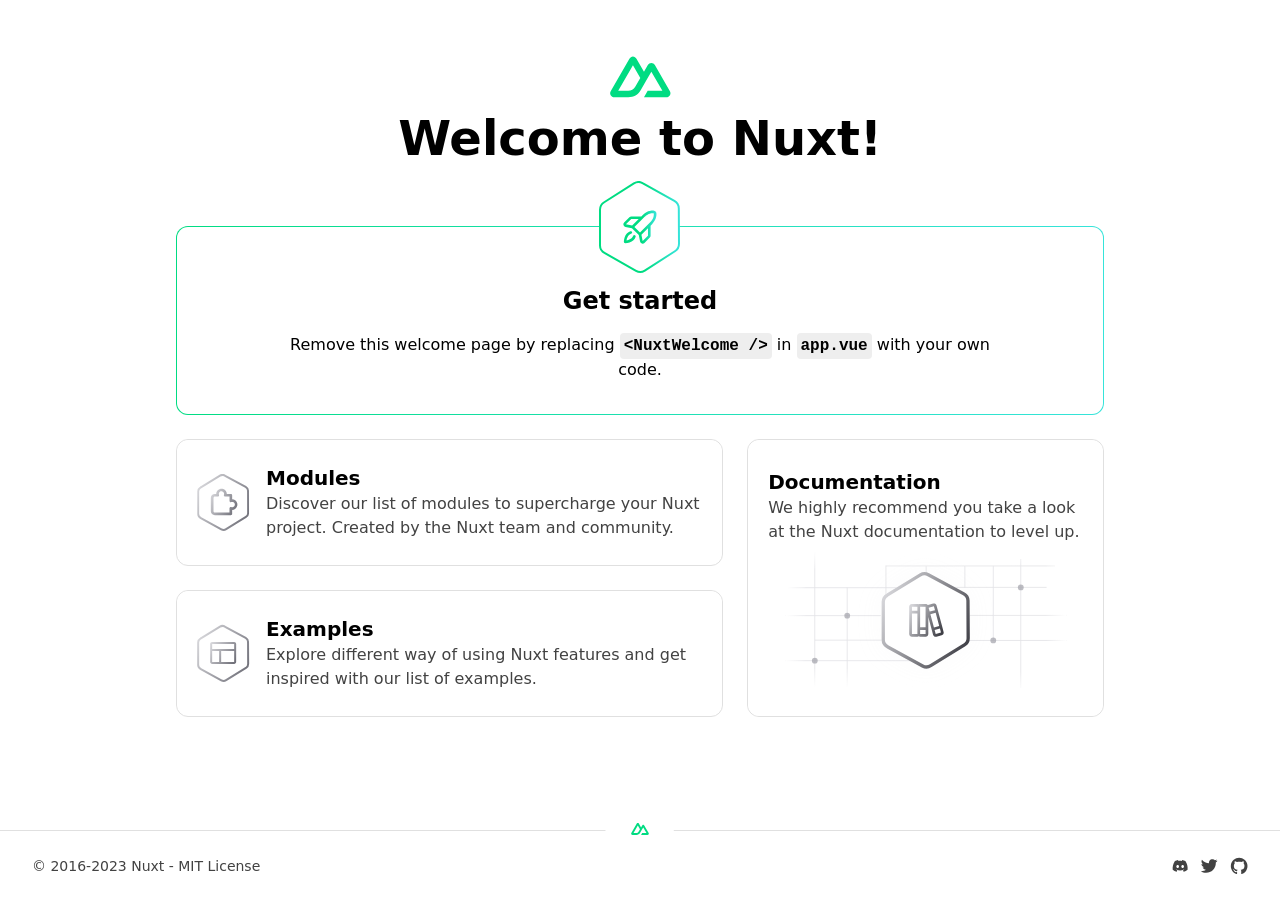
==== index.html @ ea94fa77 "Deploying to gh-pages from @ AHA-Technocrats/deploy-nuxt-app@a55228ea8dd26f2514e10df890fae00ab9fea3a" ====
<!DOCTYPE html>
<html >
<head><meta charset="utf-8">
<meta name="viewport" content="width=device-width, initial-scale=1">
<title>Welcome to Nuxt!</title>
<style>@property --gradient-angle{syntax:'<angle>';inherits:false;initial-value:180deg}@keyframes gradient-rotate{0%{--gradient-angle:0deg}100%{--gradient-angle:360deg}}*,:before,:after{-webkit-box-sizing:border-box;box-sizing:border-box;border-width:0;border-style:solid;border-color:#e0e0e0}*{--tw-ring-inset:var(--tw-empty, );--tw-ring-offset-width:0px;--tw-ring-offset-color:#fff;--tw-ring-color:rgba(14, 165, 233, .5);--tw-ring-offset-shadow:0 0 #0000;--tw-ring-shadow:0 0 #0000;--tw-shadow:0 0 #0000}:root{-moz-tab-size:4;-o-tab-size:4;tab-size:4}a{color:inherit;text-decoration:inherit}body{margin:0;font-family:inherit;line-height:inherit}html{-webkit-text-size-adjust:100%;font-family:ui-sans-serif,system-ui,-apple-system,BlinkMacSystemFont,Segoe UI,Roboto,Helvetica Neue,Arial,Noto Sans,sans-serif,"Apple Color Emoji","Segoe UI Emoji",Segoe UI Symbol,"Noto Color Emoji";line-height:1.5}h1,p,h2,h3{margin:0}h1,h2,h3{font-size:inherit;font-weight:inherit}img{border-style:solid;max-width:100%;height:auto}svg,img{display:block;vertical-align:middle}ul{list-style:none;margin:0;padding:0}</style>
<link rel="preload" as="fetch" crossorigin="anonymous" href="/NUXT_APP_BASE_URL/_payload.json">
<style>@media (prefers-color-scheme:light){.get-started-gradient-border[data-v-ea739b84]{background:linear-gradient(90deg,#fff,#fff),linear-gradient(90deg,#00dc82,#1de0b1,#36e4da)}.gradient-border-modules[data-v-ea739b84]{background:linear-gradient(var(--gradient-angle),#f7d14c,rgba(247,209,76,.6),hsla(0,0%,100%,.8),#f7d14c)}.gradient-border-examples[data-v-ea739b84]{background:linear-gradient(var(--gradient-angle),#8deaff,rgba(141,234,255,.6),hsla(0,0%,100%,.8),#8deaff)}.gradient-border-documentation[data-v-ea739b84]{background:linear-gradient(var(--gradient-angle),#00dc82,rgba(0,220,130,.6),hsla(0,0%,100%,.8),#00dc82)}}@media (prefers-color-scheme:dark){.get-started-gradient-border[data-v-ea739b84]{background:linear-gradient(90deg,#18181b,#18181b),linear-gradient(90deg,#00dc82,#1de0b1,#36e4da)}.gradient-border-modules[data-v-ea739b84]{background:linear-gradient(var(--gradient-angle),#f7d14c,#a38108,hsla(0,0%,100%,.3),#a38108)}.gradient-border-examples[data-v-ea739b84]{background:linear-gradient(var(--gradient-angle),#8deaff,#008aa9,hsla(0,0%,100%,.3),#008aa9)}.gradient-border-documentation[data-v-ea739b84]{background:linear-gradient(var(--gradient-angle),#00dc82,#003f25,hsla(0,0%,100%,.2),#003f25)}}.get-started-gradient-border[data-v-ea739b84]{background-clip:padding-box,border-box;background-origin:padding-box,border-box;border-color:transparent;border-radius:12px;border-width:1px}.get-started-gradient-border:hover>:is(.get-started-gradient-left[data-v-ea739b84],.get-started-gradient-right){opacity:.2}.get-started-gradient-left[data-v-ea739b84],.get-started-gradient-right[data-v-ea739b84]{opacity:0}.gradient-border[data-v-ea739b84]{border-radius:12px;left:0;opacity:0;position:absolute;top:0;transform:translate(-1px,-1px);width:calc(100% + 2px);z-index:-1}.gradient-border-rect[data-v-ea739b84]{height:calc(100% + 2px)}@media (min-width:1024px){.gradient-border-rect[data-v-ea739b84]{height:calc(100% + 1px)}}.gradient-border-square[data-v-ea739b84]{height:calc(100% + 2px)}.modules-gradient-right[data-v-ea739b84]{opacity:0}.documentation-container:hover>.gradient-border[data-v-ea739b84],.examples-container:hover>.gradient-border[data-v-ea739b84],.modules-container:hover>.gradient-border[data-v-ea739b84]{animation:gradient-rotate 5s linear 0s infinite reverse;opacity:1;transition:all .3s linear}.examples-container:hover>.examples-gradient-right[data-v-ea739b84],.modules-container:hover>.modules-gradient-right[data-v-ea739b84]{opacity:.2}.examples-gradient-right[data-v-ea739b84]{opacity:0}.documentation-image-color-dark[data-v-ea739b84],.documentation-image-color-light[data-v-ea739b84],.examples-image-color-dark[data-v-ea739b84],.examples-image-color-light[data-v-ea739b84],.modules-image-color-dark[data-v-ea739b84],.modules-image-color-light[data-v-ea739b84]{display:none}@media (prefers-color-scheme:light){.modules-image-light[data-v-ea739b84]{display:block}.modules-container:hover>a>.modules-image-light[data-v-ea739b84],.modules-image-dark[data-v-ea739b84]{display:none}.examples-image-light[data-v-ea739b84],.modules-container:hover>a>.modules-image-color-light[data-v-ea739b84]{display:block}.examples-container:hover>a>.examples-image-light[data-v-ea739b84],.examples-image-dark[data-v-ea739b84]{display:none}.documentation-image-light[data-v-ea739b84],.examples-container:hover>a>.examples-image-color-light[data-v-ea739b84]{display:block}.documentation-container:hover>a>div>.documentation-image-light[data-v-ea739b84],.documentation-image-dark[data-v-ea739b84]{display:none}.documentation-container:hover>a>div>.documentation-image-color-light[data-v-ea739b84]{display:block}}@media (prefers-color-scheme:dark){.modules-image-dark[data-v-ea739b84]{display:block}.modules-image-light[data-v-ea739b84]{display:none}.modules-container:hover>a>.modules-image-color-dark[data-v-ea739b84]{display:block}.modules-container:hover>a>.modules-image-dark[data-v-ea739b84]{display:none}.examples-image-dark[data-v-ea739b84]{display:block}.examples-image-light[data-v-ea739b84]{display:none}.examples-container:hover>a>.examples-image-color-dark[data-v-ea739b84]{display:block}.examples-container:hover>a>.examples-image-dark[data-v-ea739b84]{display:none}.documentation-image-dark[data-v-ea739b84]{display:block}.documentation-image-light[data-v-ea739b84]{display:none}.documentation-container:hover>a>div>.documentation-image-color-dark[data-v-ea739b84]{display:block}.documentation-container:hover>a>div>.documentation-image-dark[data-v-ea739b84]{display:none}}.bg-white[data-v-ea739b84]{--tw-bg-opacity:1;background-color:rgba(255,255,255,var(--tw-bg-opacity))}.bg-gray-100[data-v-ea739b84]{--tw-bg-opacity:1;background-color:rgba(238,238,238,var(--tw-bg-opacity))}.bg-gradient-to-r[data-v-ea739b84]{background-image:linear-gradient(to right,var(--tw-gradient-stops))}.bg-gradient-to-l[data-v-ea739b84]{background-image:linear-gradient(to left,var(--tw-gradient-stops))}.from-green-400[data-v-ea739b84]{--tw-gradient-from:rgba(55,233,144,var(--tw-from-opacity,1));--tw-gradient-stops:var(--tw-gradient-from),var(--tw-gradient-to,hsla(0,0%,100%,0))}.from-blue-400[data-v-ea739b84]{--tw-gradient-from:rgba(56,189,248,var(--tw-from-opacity,1));--tw-gradient-stops:var(--tw-gradient-from),var(--tw-gradient-to,hsla(0,0%,100%,0))}.from-yellow-400[data-v-ea739b84]{--tw-gradient-from:rgba(251,191,36,var(--tw-from-opacity,1));--tw-gradient-stops:var(--tw-gradient-from),var(--tw-gradient-to,hsla(0,0%,100%,0))}.to-transparent[data-v-ea739b84]{--tw-gradient-to:transparent}.border-gray-200[data-v-ea739b84]{--tw-border-opacity:1;border-color:rgba(224,224,224,var(--tw-border-opacity))}.hover\:border-transparent[data-v-ea739b84]:hover{border-color:transparent}.rounded-xl[data-v-ea739b84]{border-radius:.75rem}.rounded[data-v-ea739b84]{border-radius:.25rem}.border[data-v-ea739b84]{border-width:1px}.border-t[data-v-ea739b84]{border-top-width:1px}.flex[data-v-ea739b84]{display:flex}.grid[data-v-ea739b84]{display:grid}.hidden[data-v-ea739b84]{display:none}.flex-col[data-v-ea739b84]{flex-direction:column}.flex-col-reverse[data-v-ea739b84]{flex-direction:column-reverse}.place-content-center[data-v-ea739b84]{place-content:center}.items-center[data-v-ea739b84]{align-items:center}.justify-end[data-v-ea739b84]{justify-content:flex-end}.justify-center[data-v-ea739b84]{justify-content:center}.flex-1[data-v-ea739b84]{flex:1 1 0%}.order-last[data-v-ea739b84]{order:9999}.font-mono[data-v-ea739b84]{font-family:ui-monospace,SFMono-Regular,Menlo,Monaco,Consolas,Liberation Mono,Courier New,monospace}.font-semibold[data-v-ea739b84]{font-weight:600}.font-bold[data-v-ea739b84]{font-weight:700}.h-32[data-v-ea739b84]{height:8rem}.h-\[70px\][data-v-ea739b84]{height:70px}.text-4xl[data-v-ea739b84]{font-size:2.25rem;line-height:2.5rem}.text-xl[data-v-ea739b84]{font-size:1.25rem;line-height:1.75rem}.text-sm[data-v-ea739b84]{font-size:.875rem;line-height:1.25rem}.text-2xl[data-v-ea739b84]{font-size:1.5rem;line-height:2rem}.mx-auto[data-v-ea739b84]{margin-left:auto;margin-right:auto}.mb-2[data-v-ea739b84]{margin-bottom:.5rem}.max-w-\[960px\][data-v-ea739b84]{max-width:960px}.min-h-screen[data-v-ea739b84]{min-height:100vh}.p-1[data-v-ea739b84]{padding:.25rem}.px-4[data-v-ea739b84]{padding-left:1rem;padding-right:1rem}.py-14[data-v-ea739b84]{padding-bottom:3.5rem;padding-top:3.5rem}.py-6[data-v-ea739b84]{padding-bottom:1.5rem;padding-top:1.5rem}.px-5[data-v-ea739b84]{padding-left:1.25rem;padding-right:1.25rem}.pt-\[58px\][data-v-ea739b84]{padding-top:58px}.pb-6[data-v-ea739b84]{padding-bottom:1.5rem}.absolute[data-v-ea739b84]{position:absolute}.relative[data-v-ea739b84]{position:relative}.inset-y-0[data-v-ea739b84]{bottom:0;top:0}.inset-x-0[data-v-ea739b84]{left:0;right:0}.left-0[data-v-ea739b84]{left:0}.right-0[data-v-ea739b84]{right:0}.-top-\[58px\][data-v-ea739b84]{top:-58px}.-top-3[data-v-ea739b84]{top:-.75rem}.focus-visible\:ring-2[data-v-ea739b84]:focus-visible{--tw-ring-offset-shadow:var(--tw-ring-inset) 0 0 0 var(--tw-ring-offset-width) var(--tw-ring-offset-color);--tw-ring-shadow:var(--tw-ring-inset) 0 0 0 calc(2px + var(--tw-ring-offset-width)) var(--tw-ring-color);box-shadow:var(--tw-ring-offset-shadow),var(--tw-ring-shadow),var(--tw-shadow,0 0 #0000)}.text-center[data-v-ea739b84]{text-align:center}.text-black[data-v-ea739b84]{--tw-text-opacity:1;color:rgba(0,0,0,var(--tw-text-opacity))}.text-gray-700[data-v-ea739b84]{--tw-text-opacity:1;color:rgba(66,66,66,var(--tw-text-opacity))}.hover\:text-black[data-v-ea739b84]:hover{--tw-text-opacity:1;color:rgba(0,0,0,var(--tw-text-opacity))}.antialiased[data-v-ea739b84]{-webkit-font-smoothing:antialiased;-moz-osx-font-smoothing:grayscale}.w-full[data-v-ea739b84]{width:100%}.w-\[20\%\][data-v-ea739b84]{width:20%}.z-10[data-v-ea739b84]{z-index:10}.z-1[data-v-ea739b84]{z-index:1}.gap-6[data-v-ea739b84]{grid-gap:1.5rem;gap:1.5rem}.gap-3[data-v-ea739b84]{grid-gap:.75rem;gap:.75rem}.gap-x-4[data-v-ea739b84]{grid-column-gap:1rem;-webkit-column-gap:1rem;-moz-column-gap:1rem;column-gap:1rem}.gap-y-16[data-v-ea739b84]{grid-row-gap:4rem;-webkit-row-gap:4rem;-moz-row-gap:4rem;row-gap:4rem}.gap-y-4[data-v-ea739b84]{grid-row-gap:1rem;-webkit-row-gap:1rem;-moz-row-gap:1rem;row-gap:1rem}.gap-y-2[data-v-ea739b84]{grid-row-gap:.5rem;-webkit-row-gap:.5rem;-moz-row-gap:.5rem;row-gap:.5rem}.grid-cols-2[data-v-ea739b84]{grid-template-columns:repeat(2,minmax(0,1fr))}.col-span-2[data-v-ea739b84]{-ms-grid-column-span:span 2/span 2;grid-column:span 2/span 2}.row-span-2[data-v-ea739b84]{-ms-grid-row-span:span 2/span 2;grid-row:span 2/span 2}.transition-opacity[data-v-ea739b84]{transition-duration:.15s;transition-property:opacity;transition-timing-function:cubic-bezier(.4,0,.2,1)}.duration-300[data-v-ea739b84]{transition-duration:.3s}@media (min-width:640px){.sm\:flex-row[data-v-ea739b84]{flex-direction:row}.sm\:justify-between[data-v-ea739b84]{justify-content:space-between}.sm\:h-34[data-v-ea739b84]{height:8.5rem}.sm\:text-base[data-v-ea739b84]{font-size:1rem;line-height:1.5rem}.sm\:text-5xl[data-v-ea739b84]{font-size:3rem;line-height:1}.sm\:min-h-\[220px\][data-v-ea739b84]{min-height:220px}.sm\:px-6[data-v-ea739b84]{padding-left:1.5rem;padding-right:1.5rem}.sm\:px-28[data-v-ea739b84]{padding-left:7rem;padding-right:7rem}.sm\:col-span-1[data-v-ea739b84]{-ms-grid-column-span:span 1/span 1;grid-column:span 1/span 1}}@media (min-width:768px){.md\:min-h-\[180px\][data-v-ea739b84]{min-height:180px}}@media (min-width:1024px){.lg\:flex-col[data-v-ea739b84]{flex-direction:column}.lg\:order-none[data-v-ea739b84]{order:0}.lg\:min-h-min[data-v-ea739b84]{min-height:-moz-min-content;min-height:min-content}.lg\:py-7[data-v-ea739b84]{padding-bottom:1.75rem;padding-top:1.75rem}.lg\:px-8[data-v-ea739b84]{padding-left:2rem;padding-right:2rem}.lg\:grid-cols-10[data-v-ea739b84]{grid-template-columns:repeat(10,minmax(0,1fr))}.lg\:col-span-10[data-v-ea739b84]{-ms-grid-column-span:span 10/span 10;grid-column:span 10/span 10}.lg\:col-span-6[data-v-ea739b84]{-ms-grid-column-span:span 6/span 6;grid-column:span 6/span 6}.lg\:col-span-4[data-v-ea739b84]{-ms-grid-column-span:span 4/span 4;grid-column:span 4/span 4}}@media (prefers-color-scheme:dark){.dark\:bg-black[data-v-ea739b84]{--tw-bg-opacity:1;background-color:rgba(0,0,0,var(--tw-bg-opacity))}.dark\:bg-white\/10[data-v-ea739b84]{--tw-bg-opacity:.1;background-color:rgba(255,255,255,var(--tw-bg-opacity))}.dark\:bg-gray-900[data-v-ea739b84]{--tw-bg-opacity:1;background-color:rgba(24,24,27,var(--tw-bg-opacity))}.dark\:border-transparent[data-v-ea739b84]{border-color:transparent}.dark\:border-gray-900[data-v-ea739b84]{--tw-border-opacity:1;border-color:rgba(24,24,27,var(--tw-border-opacity))}.dark\:border-none[data-v-ea739b84]{border-style:none}.dark\:block[data-v-ea739b84]{display:block}.dark\:hidden[data-v-ea739b84]{display:none}.dark\:text-white[data-v-ea739b84]{--tw-text-opacity:1;color:rgba(255,255,255,var(--tw-text-opacity))}.dark\:text-gray-300[data-v-ea739b84]{--tw-text-opacity:1;color:rgba(189,189,189,var(--tw-text-opacity))}.dark\:hover\:text-white[data-v-ea739b84]:hover{--tw-text-opacity:1;color:rgba(255,255,255,var(--tw-text-opacity))}}</style>
<link rel="stylesheet" href="/NUXT_APP_BASE_URL/_nuxt/entry.b6aebe39.css">
<link rel="modulepreload" as="script" crossorigin href="/NUXT_APP_BASE_URL/_nuxt/entry.f218c468.js">
<link rel="prefetch" as="script" crossorigin href="/NUXT_APP_BASE_URL/_nuxt/error-404.d86b4ae1.js">
<link rel="prefetch" as="script" crossorigin href="/NUXT_APP_BASE_URL/_nuxt/error-500.90e46081.js">
<script type="module" src="/NUXT_APP_BASE_URL/_nuxt/entry.f218c468.js" crossorigin></script></head>
<body ><div id="__nuxt"><div><div class="antialiased bg-white dark:bg-black text-black dark:text-white min-h-screen place-content-center flex flex-col items-center justify-center text-sm sm:text-base" data-v-ea739b84><div class="flex-1 flex flex-col gap-y-16 py-14" data-v-ea739b84><div class="flex flex-col gap-y-4 items-center justify-center" data-v-ea739b84><a href="https://nuxt.com" target="_blank" data-v-ea739b84><svg width="61" height="42" viewBox="0 0 61 42" fill="none" xmlns="http://www.w3.org/2000/svg" data-v-ea739b84><path d="M33.9869 41.2211H56.412C57.1243 41.2212 57.824 41.0336 58.4408 40.6772C59.0576 40.3209 59.5698 39.8083 59.9258 39.191C60.2818 38.5737 60.469 37.8736 60.4687 37.1609C60.4684 36.4482 60.2805 35.7482 59.924 35.1313L44.864 9.03129C44.508 8.41416 43.996 7.90168 43.3793 7.54537C42.7626 7.18906 42.063 7.00147 41.3509 7.00147C40.6387 7.00147 39.9391 7.18906 39.3225 7.54537C38.7058 7.90168 38.1937 8.41416 37.8377 9.03129L33.9869 15.7093L26.458 2.65061C26.1018 2.03354 25.5895 1.52113 24.9726 1.16489C24.3557 0.808639 23.656 0.621094 22.9438 0.621094C22.2316 0.621094 21.5318 0.808639 20.915 1.16489C20.2981 1.52113 19.7858 2.03354 19.4296 2.65061L0.689224 35.1313C0.332704 35.7482 0.144842 36.4482 0.144532 37.1609C0.144222 37.8736 0.331476 38.5737 0.687459 39.191C1.04344 39.8083 1.5556 40.3209 2.17243 40.6772C2.78925 41.0336 3.48899 41.2212 4.20126 41.2211H18.2778C23.8551 41.2211 27.9682 38.7699 30.7984 33.9876L37.6694 22.0813L41.3498 15.7093L52.3951 34.8492H37.6694L33.9869 41.2211ZM18.0484 34.8426L8.2247 34.8404L22.9504 9.32211L30.2979 22.0813L25.3784 30.6092C23.4989 33.7121 21.3637 34.8426 18.0484 34.8426Z" fill="#00DC82" data-v-ea739b84></path></svg></a><h1 class="text-black dark:text-white text-4xl sm:text-5xl font-semibold text-center" data-v-ea739b84>Welcome to Nuxt!</h1></div><div class="grid grid-cols-2 lg:grid-cols-10 gap-6 max-w-[960px] px-4" data-v-ea739b84><div class="col-span-2 lg:col-span-10 relative get-started-gradient-border" data-v-ea739b84><div class="get-started-gradient-left absolute left-0 inset-y-0 w-[20%] bg-gradient-to-r to-transparent from-green-400 rounded-xl z-1 transition-opacity duration-300" data-v-ea739b84></div><div class="get-started-gradient-right absolute right-0 inset-y-0 w-[20%] bg-gradient-to-l to-transparent from-blue-400 rounded-xl z-1 transition-opacity duration-300" data-v-ea739b84></div><div class="w-full absolute inset-x-0 flex justify-center -top-[58px]" data-v-ea739b84><img src="data:image/svg+xml;charset=utf-8,%3Csvg%20xmlns%3D%22http%3A%2F%2Fwww.w3.org%2F2000%2Fsvg%22%20width%3D%22105%22%20height%3D%22116%22%20fill%3D%22none%22%3E%3Cg%20filter%3D%22url(%23a)%22%20shape-rendering%3D%22geometricPrecision%22%3E%3Cpath%20fill%3D%22%2318181B%22%20d%3D%22M17.203%2033.223%2046.9%2014.286a8.416%208.416%200%200%201%208.64-.18L87.38%2031.97c2.68%201.527%204.365%204.409%204.428%207.571l.191%2034.944c.063%203.151-1.491%206.104-4.091%207.776l-30.143%2019.383a8.417%208.417%200%200%201-8.75.251l-31.126-17.73C15.135%2082.595%2012.98%2079.6%2013%2076.35V40.828c.02-3.111%201.614-5.994%204.203-7.605Z%22%2F%3E%3Cpath%20stroke%3D%22url(%23b)%22%20stroke-width%3D%222%22%20d%3D%22M46.9%2014.286%2017.202%2033.223c-2.59%201.61-4.183%204.494-4.203%207.605V76.35m33.9-62.064a8.416%208.416%200%200%201%208.64-.18m-8.64.18a8.435%208.435%200%200%201%208.64-.18M13%2076.35c-.02%203.25%202.135%206.246%204.888%207.814M13%2076.35c-.02%203.233%202.136%206.247%204.888%207.814m0%200%2031.126%2017.731m0%200a8.417%208.417%200%200%200%208.75-.251m-8.75.251a8.438%208.438%200%200%200%208.75-.251m0%200%2030.143-19.383m0%200c2.598-1.67%204.154-4.627%204.091-7.776m-4.091%207.776c2.6-1.672%204.154-4.625%204.091-7.776m0%200-.19-34.944m0%200c-.064-3.162-1.75-6.044-4.43-7.571m4.43%207.571c-.063-3.147-1.75-6.045-4.43-7.571m0%200L55.54%2014.105%22%2F%3E%3C%2Fg%3E%3Cpath%20fill%3D%22url(%23c)%22%20d%3D%22M48.669%2067.696c-.886%202.69-3.02%204.659-6.153%205.709-1.41.465-2.88.72-4.364.755a1.313%201.313%200%200%201-1.312-1.313c.035-1.484.29-2.954.754-4.364%201.05-3.133%203.02-5.266%205.71-6.152a1.312%201.312%200%201%201%20.836%202.477c-3.232%201.083-4.232%204.577-4.544%206.595%202.018-.311%205.512-1.312%206.595-4.544a1.313%201.313%200%200%201%202.477.837Zm16.39-12.486-1.46%201.477v10.057a2.657%202.657%200%200%201-.772%201.854l-5.316%205.3a2.559%202.559%200%200%201-1.853.77%202.413%202.413%200%200%201-.755-.115%202.624%202.624%200%200%201-1.821-2.001l-1.296-6.48-6.858-6.858-6.48-1.297a2.625%202.625%200%200%201-2.002-1.82%202.609%202.609%200%200%201%20.656-2.61l5.3-5.315a2.658%202.658%200%200%201%201.853-.771h10.057l1.477-1.46c4.692-4.692%209.499-4.561%2011.353-4.282a2.576%202.576%200%200%201%202.198%202.198c.28%201.854.41%206.661-4.282%2011.353Zm-26.103.132%206.185%201.23%206.546-6.546h-7.432l-5.299%205.316Zm8.482%202.657L53%2063.561l10.205-10.205c1.28-1.28%204.2-4.724%203.543-9.105-4.38-.656-7.826%202.264-9.105%203.544L47.438%2057.999Zm13.535%201.313-6.546%206.546%201.23%206.185%205.316-5.299v-7.432Z%22%20shape-rendering%3D%22geometricPrecision%22%2F%3E%3Cdefs%3E%3ClinearGradient%20id%3D%22b%22%20x1%3D%2257.994%22%20x2%3D%2292%22%20y1%3D%2258%22%20y2%3D%2258%22%20gradientUnits%3D%22userSpaceOnUse%22%3E%3Cstop%20stop-color%3D%22%2300DC82%22%2F%3E%3Cstop%20offset%3D%22.5%22%20stop-color%3D%22%231DE0B1%22%2F%3E%3Cstop%20offset%3D%221%22%20stop-color%3D%22%2336E4DA%22%2F%3E%3C%2FlinearGradient%3E%3ClinearGradient%20id%3D%22c%22%20x1%3D%2255.197%22%20x2%3D%2269.453%22%20y1%3D%2258.107%22%20y2%3D%2258.107%22%20gradientUnits%3D%22userSpaceOnUse%22%3E%3Cstop%20stop-color%3D%22%2300DC82%22%2F%3E%3Cstop%20offset%3D%22.5%22%20stop-color%3D%22%231DE0B1%22%2F%3E%3Cstop%20offset%3D%221%22%20stop-color%3D%22%2336E4DA%22%2F%3E%3C%2FlinearGradient%3E%3Cfilter%20id%3D%22a%22%20width%3D%22104.897%22%20height%3D%22115.897%22%20x%3D%22.052%22%20y%3D%22.052%22%20color-interpolation-filters%3D%22sRGB%22%20filterUnits%3D%22userSpaceOnUse%22%3E%3CfeFlood%20flood-opacity%3D%220%22%20result%3D%22BackgroundImageFix%22%2F%3E%3CfeColorMatrix%20in%3D%22SourceAlpha%22%20result%3D%22hardAlpha%22%20values%3D%220%200%200%200%200%200%200%200%200%200%200%200%200%200%200%200%200%200%20127%200%22%2F%3E%3CfeOffset%2F%3E%3CfeGaussianBlur%20stdDeviation%3D%225.974%22%2F%3E%3CfeComposite%20in2%3D%22hardAlpha%22%20operator%3D%22out%22%2F%3E%3CfeColorMatrix%20values%3D%220%200%200%200%201%200%200%200%200%201%200%200%200%200%201%200%200%200%200.07%200%22%2F%3E%3CfeBlend%20in2%3D%22BackgroundImageFix%22%20result%3D%22effect1_dropShadow_2724_4091%22%2F%3E%3CfeBlend%20in%3D%22SourceGraphic%22%20in2%3D%22effect1_dropShadow_2724_4091%22%20result%3D%22shape%22%2F%3E%3C%2Ffilter%3E%3C%2Fdefs%3E%3C%2Fsvg%3E%0A" class="hidden dark:block" data-v-ea739b84> <img src="data:image/svg+xml;charset=utf-8,%3Csvg%20xmlns%3D%22http%3A%2F%2Fwww.w3.org%2F2000%2Fsvg%22%20width%3D%22105%22%20height%3D%22116%22%20fill%3D%22none%22%3E%3Cg%20filter%3D%22url(%23a)%22%3E%3Cpath%20fill%3D%22%23fff%22%20d%3D%22M17.203%2033.223%2046.9%2014.286a8.416%208.416%200%200%201%208.64-.18L87.38%2031.97c2.68%201.527%204.365%204.409%204.428%207.571l.191%2034.944c.063%203.151-1.491%206.104-4.091%207.776l-30.143%2019.383a8.417%208.417%200%200%201-8.75.251l-31.126-17.73C15.135%2082.595%2012.98%2079.6%2013%2076.35V40.828c.02-3.111%201.614-5.994%204.203-7.605Z%22%2F%3E%3Cpath%20stroke%3D%22url(%23b)%22%20stroke-width%3D%222%22%20d%3D%22M46.9%2014.286%2017.202%2033.223c-2.59%201.61-4.183%204.494-4.203%207.605V76.35m33.9-62.064a8.416%208.416%200%200%201%208.64-.18m-8.64.18a8.435%208.435%200%200%201%208.64-.18M13%2076.35c-.02%203.25%202.135%206.246%204.888%207.814M13%2076.35c-.02%203.233%202.136%206.247%204.888%207.814m0%200%2031.126%2017.731m0%200a8.417%208.417%200%200%200%208.75-.251m-8.75.251a8.438%208.438%200%200%200%208.75-.251m0%200%2030.143-19.383m0%200c2.598-1.67%204.154-4.627%204.091-7.776m-4.091%207.776c2.6-1.672%204.154-4.625%204.091-7.776m0%200-.19-34.944m0%200c-.064-3.162-1.75-6.044-4.43-7.571m4.43%207.571c-.063-3.147-1.75-6.045-4.43-7.571m0%200L55.54%2014.105%22%2F%3E%3C%2Fg%3E%3Cpath%20fill%3D%22%23fff%22%20d%3D%22M32%2037h42v42H32z%22%2F%3E%3Cpath%20fill%3D%22url(%23c)%22%20d%3D%22M48.669%2067.697c-.886%202.69-3.02%204.659-6.153%205.709-1.41.465-2.88.72-4.364.755a1.313%201.313%200%200%201-1.312-1.313c.035-1.484.29-2.954.754-4.364%201.05-3.134%203.02-5.266%205.71-6.152a1.314%201.314%200%201%201%20.836%202.477c-3.232%201.083-4.232%204.577-4.544%206.595%202.018-.311%205.512-1.312%206.595-4.544a1.313%201.313%200%200%201%202.477.837Zm16.39-12.486-1.46%201.477v10.057a2.657%202.657%200%200%201-.772%201.854l-5.316%205.3a2.559%202.559%200%200%201-1.853.77%202.413%202.413%200%200%201-.755-.115%202.626%202.626%200%200%201-1.821-2.001l-1.296-6.48-6.858-6.858-6.48-1.297a2.625%202.625%200%200%201-2.002-1.82%202.609%202.609%200%200%201%20.656-2.61l5.3-5.315a2.658%202.658%200%200%201%201.853-.771h10.057l1.477-1.46c4.692-4.692%209.499-4.561%2011.353-4.282a2.576%202.576%200%200%201%202.198%202.198c.28%201.854.41%206.661-4.282%2011.353Zm-26.103.132%206.185%201.23%206.546-6.546h-7.432l-5.299%205.316ZM47.438%2058%2053%2063.562l10.205-10.204c1.28-1.28%204.2-4.725%203.543-9.106-4.38-.656-7.826%202.264-9.105%203.544L47.438%2058Zm13.535%201.313-6.546%206.546%201.23%206.185%205.316-5.299v-7.432Z%22%2F%3E%3Cdefs%3E%3ClinearGradient%20id%3D%22b%22%20x1%3D%2257.994%22%20x2%3D%2292%22%20y1%3D%2258%22%20y2%3D%2258%22%20gradientUnits%3D%22userSpaceOnUse%22%3E%3Cstop%20stop-color%3D%22%2300DC82%22%2F%3E%3Cstop%20offset%3D%22.5%22%20stop-color%3D%22%231DE0B1%22%2F%3E%3Cstop%20offset%3D%221%22%20stop-color%3D%22%2336E4DA%22%2F%3E%3C%2FlinearGradient%3E%3ClinearGradient%20id%3D%22c%22%20x1%3D%2255.197%22%20x2%3D%2269.453%22%20y1%3D%2258.108%22%20y2%3D%2258.108%22%20gradientUnits%3D%22userSpaceOnUse%22%3E%3Cstop%20stop-color%3D%22%2300DC82%22%2F%3E%3Cstop%20offset%3D%22.5%22%20stop-color%3D%22%231DE0B1%22%2F%3E%3Cstop%20offset%3D%221%22%20stop-color%3D%22%2336E4DA%22%2F%3E%3C%2FlinearGradient%3E%3Cfilter%20id%3D%22a%22%20width%3D%22104.897%22%20height%3D%22115.897%22%20x%3D%22.052%22%20y%3D%22.052%22%20color-interpolation-filters%3D%22sRGB%22%20filterUnits%3D%22userSpaceOnUse%22%3E%3CfeFlood%20flood-opacity%3D%220%22%20result%3D%22BackgroundImageFix%22%2F%3E%3CfeColorMatrix%20in%3D%22SourceAlpha%22%20result%3D%22hardAlpha%22%20values%3D%220%200%200%200%200%200%200%200%200%200%200%200%200%200%200%200%200%200%20127%200%22%2F%3E%3CfeOffset%2F%3E%3CfeGaussianBlur%20stdDeviation%3D%225.974%22%2F%3E%3CfeComposite%20in2%3D%22hardAlpha%22%20operator%3D%22out%22%2F%3E%3CfeColorMatrix%20values%3D%220%200%200%200%201%200%200%200%200%201%200%200%200%200%201%200%200%200%200.07%200%22%2F%3E%3CfeBlend%20in2%3D%22BackgroundImageFix%22%20result%3D%22effect1_dropShadow_2726_4054%22%2F%3E%3CfeBlend%20in%3D%22SourceGraphic%22%20in2%3D%22effect1_dropShadow_2726_4054%22%20result%3D%22shape%22%2F%3E%3C%2Ffilter%3E%3C%2Fdefs%3E%3C%2Fsvg%3E%0A" class="dark:hidden" data-v-ea739b84></div><div class="flex flex-col rounded-xl items-center gap-y-4 pt-[58px] px-4 sm:px-28 pb-6 z-10" data-v-ea739b84><h2 class="font-semibold text-2xl text-black dark:text-white" data-v-ea739b84>Get started</h2><p class="mb-2 text-center" data-v-ea739b84>Remove this welcome page by replacing <a class="bg-gray-100 dark:bg-white/10 rounded font-mono p-1 font-bold" data-v-ea739b84>&lt;NuxtWelcome /&gt;</a> in <a href="https://nuxt.com/docs/guide/directory-structure/app" target="_blank" rel="noopener" class="bg-gray-100 dark:bg-white/10 rounded font-mono p-1 font-bold" data-v-ea739b84>app.vue</a> with your own code.</p></div></div><div class="lg:min-h-min sm:min-h-[220px] md:min-h-[180px] col-span-2 sm:col-span-1 lg:col-span-6 text-black dark:text-white rounded-xl modules-container relative items-center justify-center border border-gray-200 dark:border-transparent hover:border-transparent" data-v-ea739b84><div class="gradient-border gradient-border-modules gradient-border-rect" data-v-ea739b84></div><div class="modules-gradient-right absolute right-0 inset-y-0 w-[20%] bg-gradient-to-l to-transparent from-yellow-400 rounded-xl z-1 transition-opacity duration-300" data-v-ea739b84></div><a href="https://nuxt.com/modules" target="_blank" class="py-6 px-5 rounded-xl flex items-center justify-center gap-x-4 dark:border-none bg-white dark:bg-gray-900 sm:min-h-[220px] md:min-h-[180px] lg:min-h-min" data-v-ea739b84><img src="data:image/svg+xml;charset=utf-8,%3Csvg%20width%3D%2253%22%20height%3D%2258%22%20viewBox%3D%220%200%2053%2058%22%20fill%3D%22none%22%20xmlns%3D%22http%3A%2F%2Fwww.w3.org%2F2000%2Fsvg%22%3E%0A%3Cg%20clip-path%3D%22url(%23clip0_2613_3853)%22%3E%0A%3Cpath%20d%3D%22M51.1519%2039.8821C51.154%2039.9844%2051.1527%2040.0863%2051.148%2040.1877C51.0782%2041.7091%2050.2566%2043.1165%2048.9325%2043.9357L29.0918%2056.2117C27.6504%2057.1035%2025.8212%2057.1564%2024.3387%2056.3439L3.85107%2045.1148C2.27157%2044.2491%201.14238%2042.6366%201.15291%2041.0494L1.15293%2041.0427L1.153%2018.552C1.15301%2018.5509%201.15302%2018.5499%201.15302%2018.5488C1.16485%2016.9324%202.02611%2015.4289%203.43319%2014.5869L3.43322%2014.587L3.44269%2014.5812L22.9844%202.59084C24.4169%201.73583%2026.2139%201.69824%2027.6729%202.49791L27.6729%202.49792L27.6784%202.50094L48.6303%2013.8121C48.6313%2013.8126%2048.6322%2013.8131%2048.6331%2013.8136C50.0797%2014.6078%2050.9898%2016.1132%2051.026%2017.7438L51.1517%2039.8672L51.1517%2039.8746L51.1519%2039.8821Z%22%20fill%3D%22white%22%20stroke%3D%22url(%23paint0_linear_2613_3853)%22%20stroke-width%3D%222%22%2F%3E%0A%3Cpath%20d%3D%22M33.8193%2042.2552H17.8193C16.7585%2042.2552%2015.7411%2041.8337%2014.9909%2041.0836C14.2408%2040.3334%2013.8193%2039.316%2013.8193%2038.2552V24.9218C13.8193%2023.861%2014.2408%2022.8435%2014.9909%2022.0934C15.7411%2021.3433%2016.7585%2020.9218%2017.8193%2020.9218H19.1527C19.1751%2019.792%2019.5558%2018.6985%2020.2399%2017.7991C20.924%2016.8996%2021.8761%2016.2407%2022.9589%2015.9173C24.0416%2015.594%2025.1992%2015.6229%2026.2644%2016C27.3297%2016.377%2028.2477%2017.0827%2028.886%2018.0152C29.4839%2018.8674%2029.8094%2019.8808%2029.8193%2020.9218H33.8193C34.173%2020.9218%2034.5121%2021.0623%2034.7621%2021.3124C35.0122%2021.5624%2035.1527%2021.9015%2035.1527%2022.2552V26.2552C36.2825%2026.2776%2037.376%2026.6583%2038.2754%2027.3424C39.1749%2028.0265%2039.8338%2028.9786%2040.1572%2030.0613C40.4805%2031.1441%2040.4516%2032.3016%2040.0745%2033.3669C39.6975%2034.4322%2038.9918%2035.3502%2038.0593%2035.9885C37.2071%2036.5864%2036.1937%2036.9118%2035.1527%2036.9218V36.9218V40.9218C35.1527%2041.2755%2035.0122%2041.6146%2034.7621%2041.8646C34.5121%2042.1147%2034.173%2042.2552%2033.8193%2042.2552ZM17.8193%2023.5885C17.4657%2023.5885%2017.1266%2023.729%2016.8765%2023.979C16.6265%2024.2291%2016.486%2024.5682%2016.486%2024.9218V38.2552C16.486%2038.6088%2016.6265%2038.9479%2016.8765%2039.198C17.1266%2039.448%2017.4657%2039.5885%2017.8193%2039.5885H32.486V35.3485C32.4849%2035.1347%2032.5351%2034.9238%2032.6326%2034.7335C32.7301%2034.5432%2032.8718%2034.3792%2033.046%2034.2552C33.2196%2034.1313%2033.4204%2034.051%2033.6316%2034.0208C33.8427%2033.9907%2034.058%2034.0116%2034.2593%2034.0818C34.6393%2034.2368%2035.0532%2034.2901%2035.46%2034.2363C35.8669%2034.1825%2036.2527%2034.0236%2036.5793%2033.7752C36.9045%2033.5769%2037.1834%2033.3113%2037.3973%2032.9962C37.6111%2032.6811%2037.7551%2032.3239%2037.8193%2031.9485C37.8708%2031.5699%2037.8402%2031.1847%2037.7298%2030.8189C37.6194%2030.4532%2037.4317%2030.1154%2037.1793%2029.8285C36.8381%2029.414%2036.3734%2029.1193%2035.8529%2028.9874C35.3325%2028.8555%2034.7835%2028.8932%2034.286%2029.0952C34.0846%2029.1654%2033.8694%2029.1863%2033.6582%2029.1562C33.4471%2029.126%2033.2463%2029.0457%2033.0727%2028.9218C32.8985%2028.7978%2032.7567%2028.6338%2032.6593%2028.4435C32.5618%2028.2532%2032.5115%2028.0423%2032.5127%2027.8285V23.5885H28.246C28.0269%2023.6009%2027.8081%2023.559%2027.609%2023.4666C27.4099%2023.3742%2027.2368%2023.234%2027.1049%2023.0586C26.973%2022.8832%2026.8864%2022.6779%2026.8529%2022.461C26.8194%2022.2441%2026.8399%2022.0222%2026.9127%2021.8152C27.0677%2021.4352%2027.1209%2021.0213%2027.0671%2020.6145C27.0134%2020.2076%2026.8544%2019.8218%2026.606%2019.4952C26.4091%2019.1607%2026.1395%2018.8749%2025.8172%2018.6588C25.4948%2018.4427%2025.128%2018.3019%2024.7438%2018.2468C24.3597%2018.1917%2023.9681%2018.2238%2023.598%2018.3407C23.2279%2018.4575%2022.8889%2018.6561%2022.606%2018.9218C22.3433%2019.1824%2022.1377%2019.4948%2022.0023%2019.8391C21.8668%2020.1834%2021.8045%2020.5521%2021.8193%2020.9218C21.8224%2021.2277%2021.8812%2021.5304%2021.9927%2021.8152C22.0632%2022.0168%2022.0842%2022.2324%2022.054%2022.4438C22.0237%2022.6553%2021.9432%2022.8564%2021.819%2023.0302C21.6949%2023.204%2021.5308%2023.3454%2021.3406%2023.4426C21.1504%2023.5397%2020.9396%2023.5898%2020.726%2023.5885H17.8193Z%22%20fill%3D%22url(%23paint1_linear_2613_3853)%22%2F%3E%0A%3C%2Fg%3E%0A%3Cdefs%3E%0A%3ClinearGradient%20id%3D%22paint0_linear_2613_3853%22%20x1%3D%220.662695%22%20y1%3D%2218.4025%22%20x2%3D%2251.7209%22%20y2%3D%2244.2212%22%20gradientUnits%3D%22userSpaceOnUse%22%3E%0A%3Cstop%20stop-color%3D%22%23F7D14C%22%2F%3E%0A%3Cstop%20offset%3D%221%22%20stop-color%3D%22%23A38108%22%2F%3E%0A%3C%2FlinearGradient%3E%0A%3ClinearGradient%20id%3D%22paint1_linear_2613_3853%22%20x1%3D%2213.7453%22%20y1%3D%2221.3705%22%20x2%3D%2240.3876%22%20y2%3D%2235.7024%22%20gradientUnits%3D%22userSpaceOnUse%22%3E%0A%3Cstop%20stop-color%3D%22%23F7D14C%22%2F%3E%0A%3Cstop%20offset%3D%221%22%20stop-color%3D%22%23A38108%22%2F%3E%0A%3C%2FlinearGradient%3E%0A%3CclipPath%20id%3D%22clip0_2613_3853%22%3E%0A%3Crect%20width%3D%2252%22%20height%3D%2257%22%20fill%3D%22white%22%20transform%3D%22translate(0.152832%200.920898)%22%2F%3E%0A%3C%2FclipPath%3E%0A%3C%2Fdefs%3E%0A%3C%2Fsvg%3E%0A" alt="modules icon" class="modules-image-color-light" data-v-ea739b84> <img src="data:image/svg+xml;charset=utf-8,%3Csvg%20width%3D%2253%22%20height%3D%2258%22%20viewBox%3D%220%200%2053%2058%22%20fill%3D%22none%22%20xmlns%3D%22http%3A%2F%2Fwww.w3.org%2F2000%2Fsvg%22%3E%0A%3Cpath%20d%3D%22M3.43319%2014.5869L3.43322%2014.587L3.44269%2014.5812L22.9844%202.59084C24.4246%201.73116%2026.2124%201.69742%2027.6729%202.49791L27.6729%202.49792L27.6784%202.50094L48.6303%2013.8121C48.6313%2013.8126%2048.6322%2013.8131%2048.6331%2013.8137C50.0812%2014.6086%2050.9896%2016.1043%2051.026%2017.7437L51.1517%2039.8672L51.1517%2039.8746L51.1519%2039.8821C51.1856%2041.5204%2050.346%2043.0611%2048.9325%2043.9357L29.0918%2056.2117C27.6424%2057.1085%2025.8227%2057.1572%2024.3387%2056.3439L3.85107%2045.1148C2.26984%2044.2481%201.14232%2042.646%201.15293%2041.0494V41.0427L1.153%2018.552C1.15301%2018.5509%201.15302%2018.5499%201.15302%2018.5488C1.16485%2016.9324%202.02611%2015.4289%203.43319%2014.5869Z%22%20fill%3D%22%2318181B%22%20stroke%3D%22url(%23paint0_linear_2595_7337)%22%20stroke-width%3D%222%22%2F%3E%0A%3Cpath%20d%3D%22M33.8193%2042.2542H17.8193C16.7585%2042.2542%2015.7411%2041.8328%2014.9909%2041.0826C14.2408%2040.3325%2013.8193%2039.3151%2013.8193%2038.2542V24.9209C13.8193%2023.86%2014.2408%2022.8426%2014.9909%2022.0924C15.7411%2021.3423%2016.7585%2020.9209%2017.8193%2020.9209H19.1527C19.1751%2019.791%2019.5558%2018.6975%2020.2399%2017.7981C20.924%2016.8986%2021.8761%2016.2397%2022.9589%2015.9164C24.0416%2015.593%2025.1992%2015.6219%2026.2644%2015.999C27.3297%2016.376%2028.2477%2017.0817%2028.886%2018.0142C29.4839%2018.8664%2029.8094%2019.8799%2029.8193%2020.9209H33.8193C34.173%2020.9209%2034.5121%2021.0613%2034.7621%2021.3114C35.0122%2021.5614%2035.1527%2021.9006%2035.1527%2022.2542V26.2542C36.2825%2026.2766%2037.376%2026.6573%2038.2754%2027.3414C39.1749%2028.0255%2039.8338%2028.9776%2040.1572%2030.0604C40.4805%2031.1432%2040.4516%2032.3007%2040.0745%2033.366C39.6975%2034.4312%2038.9918%2035.3492%2038.0593%2035.9875C37.2071%2036.5854%2036.1937%2036.9109%2035.1527%2036.9209V40.9209C35.1527%2041.2745%2035.0122%2041.6136%2034.7621%2041.8637C34.5121%2042.1137%2034.173%2042.2542%2033.8193%2042.2542ZM17.8193%2023.5875C17.4657%2023.5875%2017.1266%2023.728%2016.8765%2023.978C16.6265%2024.2281%2016.486%2024.5672%2016.486%2024.9209V38.2542C16.486%2038.6078%2016.6265%2038.9469%2016.8765%2039.197C17.1266%2039.447%2017.4657%2039.5875%2017.8193%2039.5875H32.486V35.3475C32.4849%2035.1337%2032.5351%2034.9228%2032.6326%2034.7325C32.7301%2034.5422%2032.8718%2034.3782%2033.046%2034.2542C33.2196%2034.1304%2033.4205%2034.05%2033.6316%2034.0198C33.8427%2033.9897%2034.058%2034.0106%2034.2593%2034.0809C34.6393%2034.2359%2035.0532%2034.2891%2035.46%2034.2353C35.8669%2034.1816%2036.2527%2034.0226%2036.5793%2033.7742C36.9045%2033.5759%2037.1834%2033.3103%2037.3973%2032.9952C37.6111%2032.6801%2037.7551%2032.3229%2037.8193%2031.9475C37.8708%2031.5689%2037.8402%2031.1837%2037.7298%2030.8179C37.6194%2030.4522%2037.4317%2030.1144%2037.1793%2029.8275C36.8381%2029.413%2036.3734%2029.1183%2035.8529%2028.9864C35.3325%2028.8545%2034.7835%2028.8923%2034.286%2029.0942C34.0846%2029.1644%2033.8694%2029.1854%2033.6582%2029.1552C33.4471%2029.125%2033.2463%2029.0447%2033.0727%2028.9209C32.8985%2028.7969%2032.7567%2028.6328%2032.6593%2028.4425C32.5618%2028.2522%2032.5115%2028.0413%2032.5127%2027.8275V23.5875H28.246C28.0269%2023.5999%2027.8081%2023.5581%2027.609%2023.4656C27.4099%2023.3732%2027.2368%2023.233%2027.1049%2023.0576C26.973%2022.8822%2026.8864%2022.6769%2026.8529%2022.46C26.8194%2022.2431%2026.8399%2022.0213%2026.9127%2021.8142C27.0677%2021.4342%2027.1209%2021.0204%2027.0671%2020.6135C27.0134%2020.2066%2026.8544%2019.8208%2026.606%2019.4942C26.4091%2019.1597%2026.1395%2018.8739%2025.8172%2018.6578C25.4948%2018.4417%2025.128%2018.3009%2024.7438%2018.2458C24.3597%2018.1908%2023.9681%2018.2228%2023.598%2018.3397C23.2279%2018.4565%2022.8889%2018.6552%2022.606%2018.9209C22.3433%2019.1814%2022.1377%2019.4938%2022.0023%2019.8381C21.8668%2020.1824%2021.8045%2020.5512%2021.8193%2020.9209C21.8224%2021.2267%2021.8812%2021.5294%2021.9927%2021.8142C22.0632%2022.0158%2022.0842%2022.2314%2022.054%2022.4429C22.0237%2022.6543%2021.9432%2022.8554%2021.819%2023.0292C21.6949%2023.203%2021.5308%2023.3444%2021.3406%2023.4416C21.1504%2023.5388%2020.9396%2023.5888%2020.726%2023.5875H17.8193Z%22%20fill%3D%22url(%23paint1_linear_2595_7337)%22%2F%3E%0A%3Cdefs%3E%0A%3ClinearGradient%20id%3D%22paint0_linear_2595_7337%22%20x1%3D%220.662695%22%20y1%3D%2218.4025%22%20x2%3D%2251.7209%22%20y2%3D%2244.2212%22%20gradientUnits%3D%22userSpaceOnUse%22%3E%0A%3Cstop%20stop-color%3D%22%23F7D14C%22%2F%3E%0A%3Cstop%20offset%3D%221%22%20stop-color%3D%22%23A38108%22%2F%3E%0A%3C%2FlinearGradient%3E%0A%3ClinearGradient%20id%3D%22paint1_linear_2595_7337%22%20x1%3D%2213.7453%22%20y1%3D%2221.3695%22%20x2%3D%2240.3876%22%20y2%3D%2235.7015%22%20gradientUnits%3D%22userSpaceOnUse%22%3E%0A%3Cstop%20stop-color%3D%22%23F7D14C%22%2F%3E%0A%3Cstop%20offset%3D%221%22%20stop-color%3D%22%23A38108%22%2F%3E%0A%3C%2FlinearGradient%3E%0A%3C%2Fdefs%3E%0A%3C%2Fsvg%3E%0A" alt="modules icon" class="modules-image-color-dark" data-v-ea739b84> <img src="data:image/svg+xml;charset=utf-8,%3Csvg%20width%3D%2253%22%20height%3D%2258%22%20viewBox%3D%220%200%2053%2058%22%20fill%3D%22none%22%20xmlns%3D%22http%3A%2F%2Fwww.w3.org%2F2000%2Fsvg%22%3E%0A%3Cg%20clip-path%3D%22url(%23clip0_2691_4389)%22%3E%0A%3Cpath%20d%3D%22M51.1519%2039.8821C51.154%2039.9844%2051.1527%2040.0863%2051.148%2040.1877C51.0782%2041.7091%2050.2566%2043.1165%2048.9325%2043.9357L29.0918%2056.2117C27.6504%2057.1035%2025.8212%2057.1564%2024.3387%2056.3439L3.85107%2045.1148C2.27157%2044.2491%201.14238%2042.6366%201.15291%2041.0494L1.15293%2041.0427L1.153%2018.552C1.15301%2018.5509%201.15302%2018.5499%201.15302%2018.5488C1.16485%2016.9324%202.02611%2015.4289%203.43319%2014.5869L3.43322%2014.587L3.44269%2014.5812L22.9844%202.59084C24.4169%201.73583%2026.2139%201.69824%2027.6729%202.49791L27.6729%202.49792L27.6784%202.50094L48.6303%2013.8121C48.6313%2013.8126%2048.6322%2013.8131%2048.6331%2013.8136C50.0797%2014.6078%2050.9898%2016.1132%2051.026%2017.7438L51.1517%2039.8672L51.1517%2039.8746L51.1519%2039.8821Z%22%20fill%3D%22white%22%20stroke%3D%22url(%23paint0_linear_2691_4389)%22%20stroke-width%3D%222%22%2F%3E%0A%3Cpath%20d%3D%22M33.8193%2042.2542H17.8193C16.7585%2042.2542%2015.7411%2041.8328%2014.9909%2041.0826C14.2408%2040.3325%2013.8193%2039.3151%2013.8193%2038.2542V24.9209C13.8193%2023.86%2014.2408%2022.8426%2014.9909%2022.0924C15.7411%2021.3423%2016.7585%2020.9209%2017.8193%2020.9209H19.1527C19.1751%2019.791%2019.5558%2018.6975%2020.2399%2017.7981C20.924%2016.8986%2021.8761%2016.2397%2022.9589%2015.9164C24.0416%2015.593%2025.1992%2015.6219%2026.2644%2015.999C27.3297%2016.376%2028.2477%2017.0817%2028.886%2018.0142C29.4839%2018.8664%2029.8094%2019.8799%2029.8193%2020.9209H33.8193C34.173%2020.9209%2034.5121%2021.0613%2034.7621%2021.3114C35.0122%2021.5614%2035.1527%2021.9006%2035.1527%2022.2542V26.2542C36.2825%2026.2766%2037.376%2026.6573%2038.2754%2027.3414C39.1749%2028.0255%2039.8338%2028.9776%2040.1572%2030.0604C40.4805%2031.1432%2040.4516%2032.3007%2040.0745%2033.366C39.6975%2034.4312%2038.9918%2035.3492%2038.0593%2035.9875C37.2071%2036.5854%2036.1937%2036.9109%2035.1527%2036.9209V36.9209V40.9209C35.1527%2041.2745%2035.0122%2041.6136%2034.7621%2041.8637C34.5121%2042.1137%2034.173%2042.2542%2033.8193%2042.2542ZM17.8193%2023.5875C17.4657%2023.5875%2017.1266%2023.728%2016.8765%2023.978C16.6265%2024.2281%2016.486%2024.5672%2016.486%2024.9209V38.2542C16.486%2038.6078%2016.6265%2038.9469%2016.8765%2039.197C17.1266%2039.447%2017.4657%2039.5875%2017.8193%2039.5875H32.486V35.3475C32.4849%2035.1337%2032.5351%2034.9228%2032.6326%2034.7325C32.7301%2034.5422%2032.8718%2034.3782%2033.046%2034.2542C33.2196%2034.1304%2033.4204%2034.05%2033.6316%2034.0198C33.8427%2033.9897%2034.058%2034.0106%2034.2593%2034.0809C34.6393%2034.2359%2035.0532%2034.2891%2035.46%2034.2353C35.8669%2034.1816%2036.2527%2034.0226%2036.5793%2033.7742C36.9045%2033.5759%2037.1834%2033.3103%2037.3973%2032.9952C37.6111%2032.6801%2037.7551%2032.3229%2037.8193%2031.9475C37.8708%2031.5689%2037.8402%2031.1837%2037.7298%2030.8179C37.6194%2030.4522%2037.4317%2030.1144%2037.1793%2029.8275C36.8381%2029.413%2036.3734%2029.1183%2035.8529%2028.9864C35.3325%2028.8545%2034.7835%2028.8923%2034.286%2029.0942C34.0846%2029.1644%2033.8694%2029.1854%2033.6582%2029.1552C33.4471%2029.125%2033.2463%2029.0447%2033.0727%2028.9209C32.8985%2028.7969%2032.7567%2028.6328%2032.6593%2028.4425C32.5618%2028.2522%2032.5115%2028.0413%2032.5127%2027.8275V23.5875H28.246C28.0269%2023.5999%2027.8081%2023.5581%2027.609%2023.4656C27.4099%2023.3732%2027.2368%2023.233%2027.1049%2023.0576C26.973%2022.8822%2026.8864%2022.6769%2026.8529%2022.46C26.8194%2022.2431%2026.8399%2022.0213%2026.9127%2021.8142C27.0677%2021.4342%2027.1209%2021.0204%2027.0671%2020.6135C27.0134%2020.2066%2026.8544%2019.8208%2026.606%2019.4942C26.4091%2019.1597%2026.1395%2018.8739%2025.8172%2018.6578C25.4948%2018.4417%2025.128%2018.3009%2024.7438%2018.2458C24.3597%2018.1908%2023.9681%2018.2228%2023.598%2018.3397C23.2279%2018.4565%2022.8889%2018.6552%2022.606%2018.9209C22.3433%2019.1814%2022.1377%2019.4938%2022.0023%2019.8381C21.8668%2020.1824%2021.8045%2020.5512%2021.8193%2020.9209C21.8224%2021.2267%2021.8812%2021.5294%2021.9927%2021.8142C22.0632%2022.0158%2022.0842%2022.2314%2022.054%2022.4429C22.0237%2022.6543%2021.9432%2022.8554%2021.819%2023.0292C21.6949%2023.203%2021.5308%2023.3444%2021.3406%2023.4416C21.1504%2023.5388%2020.9396%2023.5888%2020.726%2023.5875H17.8193Z%22%20fill%3D%22url(%23paint1_linear_2691_4389)%22%2F%3E%0A%3C%2Fg%3E%0A%3Cdefs%3E%0A%3ClinearGradient%20id%3D%22paint0_linear_2691_4389%22%20x1%3D%220.662695%22%20y1%3D%2218.4025%22%20x2%3D%2251.7209%22%20y2%3D%2244.2212%22%20gradientUnits%3D%22userSpaceOnUse%22%3E%0A%3Cstop%20stop-color%3D%22%23D4D4D8%22%2F%3E%0A%3Cstop%20offset%3D%221%22%20stop-color%3D%22%2371717A%22%2F%3E%0A%3C%2FlinearGradient%3E%0A%3ClinearGradient%20id%3D%22paint1_linear_2691_4389%22%20x1%3D%2213.7453%22%20y1%3D%2221.3695%22%20x2%3D%2240.3876%22%20y2%3D%2235.7015%22%20gradientUnits%3D%22userSpaceOnUse%22%3E%0A%3Cstop%20stop-color%3D%22%23D4D4D8%22%2F%3E%0A%3Cstop%20offset%3D%221%22%20stop-color%3D%22%2371717A%22%2F%3E%0A%3C%2FlinearGradient%3E%0A%3CclipPath%20id%3D%22clip0_2691_4389%22%3E%0A%3Crect%20width%3D%2252%22%20height%3D%2257%22%20fill%3D%22white%22%20transform%3D%22translate(0.152832%200.920898)%22%2F%3E%0A%3C%2FclipPath%3E%0A%3C%2Fdefs%3E%0A%3C%2Fsvg%3E%0A" alt="modules icon" class="modules-image-light" data-v-ea739b84> <img src="data:image/svg+xml;charset=utf-8,%3Csvg%20width%3D%2253%22%20height%3D%2258%22%20viewBox%3D%220%200%2053%2058%22%20fill%3D%22none%22%20xmlns%3D%22http%3A%2F%2Fwww.w3.org%2F2000%2Fsvg%22%3E%0A%3Cpath%20d%3D%22M3.43319%2014.5869L3.43322%2014.587L3.44269%2014.5812L22.9844%202.59084C24.4246%201.73116%2026.2124%201.69742%2027.6729%202.49791L27.6729%202.49792L27.6784%202.50094L48.6303%2013.8121C48.6313%2013.8126%2048.6322%2013.8131%2048.6331%2013.8137C50.0812%2014.6086%2050.9896%2016.1043%2051.026%2017.7437L51.1517%2039.8672L51.1517%2039.8746L51.1519%2039.8821C51.1856%2041.5203%2050.346%2043.0611%2048.9325%2043.9357L29.0918%2056.2117C27.6424%2057.1085%2025.8227%2057.1572%2024.3387%2056.3439L3.85107%2045.1148C2.26984%2044.2481%201.14232%2042.646%201.15293%2041.0494V41.0427L1.153%2018.552C1.15301%2018.5509%201.15302%2018.5499%201.15302%2018.5488C1.16485%2016.9324%202.02611%2015.4289%203.43319%2014.5869Z%22%20fill%3D%22%2318181B%22%20stroke%3D%22url(%23paint0_linear_2595_7175)%22%20stroke-width%3D%222%22%2F%3E%0A%3Cpath%20d%3D%22M33.8193%2042.2542H17.8193C16.7585%2042.2542%2015.7411%2041.8328%2014.9909%2041.0826C14.2408%2040.3325%2013.8193%2039.3151%2013.8193%2038.2542V24.9209C13.8193%2023.86%2014.2408%2022.8426%2014.9909%2022.0924C15.7411%2021.3423%2016.7585%2020.9209%2017.8193%2020.9209H19.1527C19.1751%2019.791%2019.5558%2018.6975%2020.2399%2017.7981C20.924%2016.8986%2021.8761%2016.2397%2022.9589%2015.9164C24.0416%2015.593%2025.1992%2015.6219%2026.2644%2015.999C27.3297%2016.376%2028.2477%2017.0817%2028.886%2018.0142C29.4839%2018.8664%2029.8094%2019.8799%2029.8193%2020.9209H33.8193C34.173%2020.9209%2034.5121%2021.0613%2034.7621%2021.3114C35.0122%2021.5614%2035.1527%2021.9006%2035.1527%2022.2542V26.2542C36.2825%2026.2766%2037.376%2026.6573%2038.2754%2027.3414C39.1749%2028.0255%2039.8338%2028.9776%2040.1572%2030.0604C40.4805%2031.1432%2040.4516%2032.3007%2040.0745%2033.366C39.6975%2034.4312%2038.9918%2035.3492%2038.0593%2035.9875C37.2071%2036.5854%2036.1937%2036.9109%2035.1527%2036.9209V40.9209C35.1527%2041.2745%2035.0122%2041.6136%2034.7621%2041.8637C34.5121%2042.1137%2034.173%2042.2542%2033.8193%2042.2542ZM17.8193%2023.5875C17.4657%2023.5875%2017.1266%2023.728%2016.8765%2023.978C16.6265%2024.2281%2016.486%2024.5672%2016.486%2024.9209V38.2542C16.486%2038.6078%2016.6265%2038.9469%2016.8765%2039.197C17.1266%2039.447%2017.4657%2039.5875%2017.8193%2039.5875H32.486V35.3475C32.4849%2035.1337%2032.5351%2034.9228%2032.6326%2034.7325C32.7301%2034.5422%2032.8718%2034.3782%2033.046%2034.2542C33.2196%2034.1304%2033.4205%2034.05%2033.6316%2034.0198C33.8427%2033.9897%2034.058%2034.0106%2034.2593%2034.0809C34.6393%2034.2359%2035.0532%2034.2891%2035.46%2034.2353C35.8669%2034.1816%2036.2527%2034.0226%2036.5793%2033.7742C36.9045%2033.5759%2037.1834%2033.3103%2037.3973%2032.9952C37.6111%2032.6801%2037.7551%2032.3229%2037.8193%2031.9475C37.8708%2031.5689%2037.8402%2031.1837%2037.7298%2030.8179C37.6194%2030.4522%2037.4317%2030.1144%2037.1793%2029.8275C36.8381%2029.413%2036.3734%2029.1183%2035.8529%2028.9864C35.3325%2028.8545%2034.7835%2028.8923%2034.286%2029.0942C34.0846%2029.1644%2033.8694%2029.1854%2033.6582%2029.1552C33.4471%2029.125%2033.2463%2029.0447%2033.0727%2028.9209C32.8985%2028.7969%2032.7567%2028.6328%2032.6593%2028.4425C32.5618%2028.2522%2032.5115%2028.0413%2032.5127%2027.8275V23.5875H28.246C28.0269%2023.5999%2027.8081%2023.5581%2027.609%2023.4656C27.4099%2023.3732%2027.2368%2023.233%2027.1049%2023.0576C26.973%2022.8822%2026.8864%2022.6769%2026.8529%2022.46C26.8194%2022.2431%2026.8399%2022.0213%2026.9127%2021.8142C27.0677%2021.4342%2027.1209%2021.0204%2027.0671%2020.6135C27.0134%2020.2066%2026.8544%2019.8208%2026.606%2019.4942C26.4091%2019.1597%2026.1395%2018.8739%2025.8172%2018.6578C25.4948%2018.4417%2025.128%2018.3009%2024.7438%2018.2458C24.3597%2018.1908%2023.9681%2018.2228%2023.598%2018.3397C23.2279%2018.4565%2022.8889%2018.6552%2022.606%2018.9209C22.3433%2019.1814%2022.1377%2019.4938%2022.0023%2019.8381C21.8668%2020.1824%2021.8045%2020.5512%2021.8193%2020.9209C21.8224%2021.2267%2021.8812%2021.5294%2021.9927%2021.8142C22.0632%2022.0158%2022.0842%2022.2314%2022.054%2022.4429C22.0237%2022.6543%2021.9432%2022.8554%2021.819%2023.0292C21.6949%2023.203%2021.5308%2023.3444%2021.3406%2023.4416C21.1504%2023.5388%2020.9396%2023.5888%2020.726%2023.5875H17.8193Z%22%20fill%3D%22url(%23paint1_linear_2595_7175)%22%2F%3E%0A%3Cdefs%3E%0A%3ClinearGradient%20id%3D%22paint0_linear_2595_7175%22%20x1%3D%220.662695%22%20y1%3D%2218.4025%22%20x2%3D%2251.7209%22%20y2%3D%2244.2212%22%20gradientUnits%3D%22userSpaceOnUse%22%3E%0A%3Cstop%20stop-color%3D%22white%22%2F%3E%0A%3Cstop%20offset%3D%221%22%20stop-color%3D%22%2371717A%22%2F%3E%0A%3C%2FlinearGradient%3E%0A%3ClinearGradient%20id%3D%22paint1_linear_2595_7175%22%20x1%3D%2213.7453%22%20y1%3D%2221.3695%22%20x2%3D%2240.3876%22%20y2%3D%2235.7015%22%20gradientUnits%3D%22userSpaceOnUse%22%3E%0A%3Cstop%20stop-color%3D%22white%22%2F%3E%0A%3Cstop%20offset%3D%221%22%20stop-color%3D%22%2371717A%22%2F%3E%0A%3C%2FlinearGradient%3E%0A%3C%2Fdefs%3E%0A%3C%2Fsvg%3E%0A" alt="modules icon" class="modules-image-dark" data-v-ea739b84><div class="flex flex-col space-y text-black dark:text-white" data-v-ea739b84><h3 class="font-semibold text-xl" data-v-ea739b84>Modules</h3><p class="text-gray-700 dark:text-gray-300" data-v-ea739b84>Discover our list of modules to supercharge your Nuxt project. Created by the Nuxt team and community.</p></div></a></div><div class="row-span-2 col-span-2 order-last lg:order-none lg:col-span-4 text-black dark:text-white documentation-container rounded-xl relative items-center justify-center border border-gray-200 dark:border-transparent hover:border-transparent" data-v-ea739b84><div class="gradient-border gradient-border-square gradient-border-documentation" data-v-ea739b84></div><a href="https://nuxt.com/docs" target="_blank" class="rounded-xl flex lg:flex-col items-center justify-center gap-y-4 bg-white dark:bg-gray-900" data-v-ea739b84><div class="py-6 lg:py-7 px-5 rounded-xl flex flex-col sm:flex-row lg:flex-col items-center justify-center gap-y-2" data-v-ea739b84><div class="flex flex-col space-y text-black dark:text-white" data-v-ea739b84><h3 class="font-semibold text-xl" data-v-ea739b84>Documentation</h3><p class="text-gray-700 dark:text-gray-300" data-v-ea739b84>We highly recommend you take a look at the Nuxt documentation to level up.</p></div><img src="data:image/svg+xml;charset=utf-8,%3Csvg%20width%3D%22342%22%20height%3D%22165%22%20viewBox%3D%220%200%20342%20165%22%20fill%3D%22none%22%20xmlns%3D%22http%3A%2F%2Fwww.w3.org%2F2000%2Fsvg%22%3E%0A%3Cg%20clip-path%3D%22url(%23clip0_2687_3947)%22%3E%0A%3Cpath%20d%3D%22M0.152832%20131.851H154.28%22%20stroke%3D%22%23E4E4E7%22%2F%3E%0A%3Cpath%20d%3D%22M215.399%20107.359H349.153%22%20stroke%3D%22%23E4E4E7%22%2F%3E%0A%3Cpath%20d%3D%22M0.152832%2077.2178L116.191%2077.2178%22%20stroke%3D%22%23E4E4E7%22%2F%3E%0A%3Cpath%20d%3D%22M36.1528%20106.921L152.191%20106.921%22%20stroke%3D%22%23E4E4E7%22%2F%3E%0A%3Cpath%20d%3D%22M202.153%2042.9209L317.305%2042.9209%22%20stroke%3D%22%23E4E4E7%22%2F%3E%0A%3Cpath%20d%3D%22M218.153%2076.9209L345.305%2076.9209%22%20stroke%3D%22%23E4E4E7%22%2F%3E%0A%3Cpath%20d%3D%22M285.947%208.45605V166.979%22%20stroke%3D%22%23E4E4E7%22%2F%3E%0A%3Cpath%20d%3D%22M252.602%2016.8311V107.36%22%20stroke%3D%22%23E4E4E7%22%2F%3E%0A%3Cpath%20d%3D%22M171.153%2016.9209V107.45%22%20stroke%3D%22%23E4E4E7%22%2F%3E%0A%3Cpath%20d%3D%22M218.153%2016.9209V43.4501%22%20stroke%3D%22%23E4E4E7%22%2F%3E%0A%3Cpath%20d%3D%22M122.153%2016.9211L327.45%2016.9209%22%20stroke%3D%22%23E4E4E7%22%2F%3E%0A%3Cpath%20d%3D%22M1.92432%2043.3086H148.163%22%20stroke%3D%22%23E4E4E7%22%2F%3E%0A%3Cpath%20d%3D%22M122.392%2016.4209V55.3659%22%20stroke%3D%22%23E4E4E7%22%2F%3E%0A%3Cpath%20d%3D%22M36.084%200.920898L36.084%20176.921%22%20stroke%3D%22%23E4E4E7%22%2F%3E%0A%3Cpath%20d%3D%22M75.4448%2043.249V175.152%22%20stroke%3D%22%23E4E4E7%22%2F%3E%0A%3Ccircle%20opacity%3D%220.7%22%20cx%3D%2275.4448%22%20cy%3D%2277.2178%22%20r%3D%223.5%22%20fill%3D%22%2300DC82%22%2F%3E%0A%3Ccircle%20opacity%3D%220.7%22%20cx%3D%2236.1528%22%20cy%3D%22131.85%22%20r%3D%223.5%22%20fill%3D%22%2300DC82%22%2F%3E%0A%3Ccircle%20opacity%3D%220.7%22%20cx%3D%22285.947%22%20cy%3D%2242.9209%22%20r%3D%223.5%22%20fill%3D%22%2300DC82%22%2F%3E%0A%3Ccircle%20opacity%3D%220.7%22%20cx%3D%22252.602%22%20cy%3D%22107.359%22%20r%3D%223.5%22%20fill%3D%22%2300DC82%22%2F%3E%0A%3Cg%20filter%3D%22url(%23filter0_d_2687_3947)%22%3E%0A%3Cpath%20d%3D%22M122.846%2050.7109L163.067%2026.0929C166.656%2023.9507%20171.117%2023.8611%20174.77%2025.8579L217.894%2049.0819C221.524%2051.0665%20223.807%2054.8133%20223.892%2058.9246L224.15%20104.352C224.235%20108.448%20222.13%20112.287%20218.609%20114.46L177.783%20139.658C174.174%20141.886%20169.638%20142.011%20165.931%20139.984L123.774%20116.935C120.045%20114.896%20117.125%20111.001%20117.153%20106.776L117.153%2060.5974C117.18%2056.5529%20119.338%2052.8048%20122.846%2050.7109Z%22%20fill%3D%22white%22%2F%3E%0A%3Cpath%20d%3D%22M222.151%20104.393C222.22%20107.764%20220.487%20110.944%20217.571%20112.75C217.567%20112.753%20217.563%20112.755%20217.559%20112.758L176.733%20137.956C173.748%20139.798%20169.96%20139.907%20166.89%20138.229L124.733%20115.18C121.469%20113.395%20119.131%20110.069%20119.153%20106.79L119.153%20106.776L119.153%2060.6107C119.153%2060.6086%20119.153%2060.6065%20119.153%2060.6044C119.178%2057.2703%20120.958%2054.1669%20123.871%2052.4282L123.881%2052.4225L123.89%2052.4167L164.101%2027.8047C164.101%2027.8047%20164.101%2027.8047%20164.101%2027.8047C164.106%2027.8022%20164.11%2027.7997%20164.114%2027.7972C167.078%2026.0385%20170.793%2025.9632%20173.81%2027.6128L173.81%2027.6128L173.821%2027.6188L216.934%2050.8367C216.936%2050.8377%20216.938%2050.8387%20216.94%2050.8397C219.935%2052.4801%20221.817%2055.5878%20221.892%2058.9515L222.15%20104.363L222.15%20104.378L222.151%20104.393Z%22%20stroke%3D%22url(%23paint0_linear_2687_3947)%22%20stroke-width%3D%224%22%2F%3E%0A%3C%2Fg%3E%0A%3Cpath%20d%3D%22M192.349%2096.9158L190.63%2090.5186L183.778%2064.9088C183.55%2064.0605%20182.994%2063.3375%20182.233%2062.8988C181.472%2062.4601%20180.568%2062.3416%20179.72%2062.5693L173.323%2064.2877L173.116%2064.3498C172.807%2063.945%20172.409%2063.6168%20171.953%2063.3906C171.497%2063.1644%20170.995%2063.0463%20170.486%2063.0455H163.861C163.279%2063.0471%20162.707%2063.2043%20162.205%2063.501C161.703%2063.2043%20161.132%2063.0471%20160.549%2063.0455H153.924C153.045%2063.0455%20152.203%2063.3945%20151.582%2064.0157C150.96%2064.6369%20150.611%2065.4795%20150.611%2066.358V99.483C150.611%20100.362%20150.96%20101.204%20151.582%20101.825C152.203%20102.447%20153.045%20102.796%20153.924%20102.796H160.549C161.132%20102.794%20161.703%20102.637%20162.205%20102.34C162.707%20102.637%20163.279%20102.794%20163.861%20102.796H170.486C171.365%20102.796%20172.207%20102.447%20172.829%20101.825C173.45%20101.204%20173.799%20100.362%20173.799%2099.483V78.8627L177.836%2093.9346L179.554%20100.332C179.742%20101.039%20180.158%20101.665%20180.739%20102.11C181.32%20102.556%20182.031%20102.797%20182.763%20102.796C183.049%20102.791%20183.334%20102.756%20183.612%20102.692L190.009%20100.974C190.43%20100.861%20190.824%20100.665%20191.169%20100.399C191.514%20100.132%20191.802%2099.7997%20192.018%2099.4209C192.238%2099.047%20192.381%2098.6325%20192.438%2098.2021C192.495%2097.7717%20192.465%2097.3342%20192.349%2096.9158V96.9158ZM176.325%2075.4881L182.722%2073.7697L187.007%2089.7732L180.61%2091.4916L176.325%2075.4881ZM180.569%2065.7783L181.873%2070.5607L175.476%2072.2791L174.171%2067.4967L180.569%2065.7783ZM170.486%2066.358V91.2018H163.861V66.358H170.486ZM160.549%2066.358V71.3268H153.924V66.358H160.549ZM153.924%2099.483V74.6393H160.549V99.483H153.924ZM170.486%2099.483H163.861V94.5143H170.486V99.483ZM189.161%2097.7646L182.763%2099.483L181.459%2094.6799L187.877%2092.9615L189.161%2097.7646V97.7646Z%22%20fill%3D%22url(%23paint1_linear_2687_3947)%22%2F%3E%0A%3Crect%20x%3D%222.15283%22%20y%3D%22-3.0791%22%20width%3D%22327%22%20height%3D%2223%22%20fill%3D%22url(%23paint2_linear_2687_3947)%22%2F%3E%0A%3Crect%20width%3D%22327%22%20height%3D%2225%22%20transform%3D%22matrix(1%200%200%20-1%202.15283%20166.921)%22%20fill%3D%22url(%23paint3_linear_2687_3947)%22%2F%3E%0A%3Crect%20width%3D%22327%22%20height%3D%2225%22%20transform%3D%22matrix(0%201%201%200%200.152832%20-17.0791)%22%20fill%3D%22url(%23paint4_linear_2687_3947)%22%2F%3E%0A%3Crect%20x%3D%22342.153%22%20y%3D%22-17.0791%22%20width%3D%22327%22%20height%3D%2225%22%20transform%3D%22rotate(90%20342.153%20-17.0791)%22%20fill%3D%22url(%23paint5_linear_2687_3947)%22%2F%3E%0A%3C%2Fg%3E%0A%3Cdefs%3E%0A%3Cfilter%20id%3D%22filter0_d_2687_3947%22%20x%3D%2286.1528%22%20y%3D%22-6.5791%22%20width%3D%22169%22%20height%3D%22179%22%20filterUnits%3D%22userSpaceOnUse%22%20color-interpolation-filters%3D%22sRGB%22%3E%0A%3CfeFlood%20flood-opacity%3D%220%22%20result%3D%22BackgroundImageFix%22%2F%3E%0A%3CfeColorMatrix%20in%3D%22SourceAlpha%22%20type%3D%22matrix%22%20values%3D%220%200%200%200%200%200%200%200%200%200%200%200%200%200%200%200%200%200%20127%200%22%20result%3D%22hardAlpha%22%2F%3E%0A%3CfeOffset%2F%3E%0A%3CfeGaussianBlur%20stdDeviation%3D%2215.5%22%2F%3E%0A%3CfeComposite%20in2%3D%22hardAlpha%22%20operator%3D%22out%22%2F%3E%0A%3CfeColorMatrix%20type%3D%22matrix%22%20values%3D%220%200%200%200%201%200%200%200%200%201%200%200%200%200%201%200%200%200%200.07%200%22%2F%3E%0A%3CfeBlend%20mode%3D%22normal%22%20in2%3D%22BackgroundImageFix%22%20result%3D%22effect1_dropShadow_2687_3947%22%2F%3E%0A%3CfeBlend%20mode%3D%22normal%22%20in%3D%22SourceGraphic%22%20in2%3D%22effect1_dropShadow_2687_3947%22%20result%3D%22shape%22%2F%3E%0A%3C%2Ffilter%3E%0A%3ClinearGradient%20id%3D%22paint0_linear_2687_3947%22%20x1%3D%22118.202%22%20y1%3D%2260.3042%22%20x2%3D%22223.159%22%20y2%3D%22113.509%22%20gradientUnits%3D%22userSpaceOnUse%22%3E%0A%3Cstop%20stop-color%3D%22%2300DC82%22%2F%3E%0A%3Cstop%20offset%3D%221%22%20stop-color%3D%22%23003F25%22%2F%3E%0A%3C%2FlinearGradient%3E%0A%3ClinearGradient%20id%3D%22paint1_linear_2687_3947%22%20x1%3D%22150.495%22%20y1%3D%2271.0767%22%20x2%3D%22191.769%22%20y2%3D%2294.1139%22%20gradientUnits%3D%22userSpaceOnUse%22%3E%0A%3Cstop%20stop-color%3D%22%2300DC82%22%2F%3E%0A%3Cstop%20offset%3D%221%22%20stop-color%3D%22%23003F25%22%2F%3E%0A%3C%2FlinearGradient%3E%0A%3ClinearGradient%20id%3D%22paint2_linear_2687_3947%22%20x1%3D%22165.653%22%20y1%3D%22-3.0791%22%20x2%3D%22166.153%22%20y2%3D%2219.9209%22%20gradientUnits%3D%22userSpaceOnUse%22%3E%0A%3Cstop%20stop-color%3D%22white%22%2F%3E%0A%3Cstop%20offset%3D%221%22%20stop-color%3D%22white%22%20stop-opacity%3D%220%22%2F%3E%0A%3C%2FlinearGradient%3E%0A%3ClinearGradient%20id%3D%22paint3_linear_2687_3947%22%20x1%3D%22163.5%22%20y1%3D%22-2.30278e-07%22%20x2%3D%22164.091%22%20y2%3D%2224.9979%22%20gradientUnits%3D%22userSpaceOnUse%22%3E%0A%3Cstop%20stop-color%3D%22white%22%2F%3E%0A%3Cstop%20offset%3D%221%22%20stop-color%3D%22white%22%20stop-opacity%3D%220%22%2F%3E%0A%3C%2FlinearGradient%3E%0A%3ClinearGradient%20id%3D%22paint4_linear_2687_3947%22%20x1%3D%22163.5%22%20y1%3D%22-2.30278e-07%22%20x2%3D%22164.091%22%20y2%3D%2224.9979%22%20gradientUnits%3D%22userSpaceOnUse%22%3E%0A%3Cstop%20stop-color%3D%22white%22%2F%3E%0A%3Cstop%20offset%3D%221%22%20stop-color%3D%22white%22%20stop-opacity%3D%220%22%2F%3E%0A%3C%2FlinearGradient%3E%0A%3ClinearGradient%20id%3D%22paint5_linear_2687_3947%22%20x1%3D%22505.653%22%20y1%3D%22-17.0791%22%20x2%3D%22506.244%22%20y2%3D%227.91876%22%20gradientUnits%3D%22userSpaceOnUse%22%3E%0A%3Cstop%20stop-color%3D%22white%22%2F%3E%0A%3Cstop%20offset%3D%221%22%20stop-color%3D%22white%22%20stop-opacity%3D%220%22%2F%3E%0A%3C%2FlinearGradient%3E%0A%3CclipPath%20id%3D%22clip0_2687_3947%22%3E%0A%3Crect%20width%3D%22341%22%20height%3D%22164%22%20fill%3D%22white%22%20transform%3D%22translate(0.152832%200.920898)%22%2F%3E%0A%3C%2FclipPath%3E%0A%3C%2Fdefs%3E%0A%3C%2Fsvg%3E%0A" alt="documentation icon" class="documentation-image-color-light h-32 sm:h-34" data-v-ea739b84> <img src="data:image/svg+xml;charset=utf-8,%3Csvg%20width%3D%22342%22%20height%3D%22165%22%20viewBox%3D%220%200%20342%20165%22%20fill%3D%22none%22%20xmlns%3D%22http%3A%2F%2Fwww.w3.org%2F2000%2Fsvg%22%3E%0A%3Cg%20clip-path%3D%22url(%23clip0_2595_7273)%22%3E%0A%3Cpath%20d%3D%22M0.152832%20131.851H154.28%22%20stroke%3D%22%2327272A%22%2F%3E%0A%3Cpath%20d%3D%22M215.399%20107.359H349.153%22%20stroke%3D%22%2327272A%22%2F%3E%0A%3Cpath%20d%3D%22M0.152832%2077.2178L116.191%2077.2178%22%20stroke%3D%22%2327272A%22%2F%3E%0A%3Cpath%20d%3D%22M36.1528%20106.921L152.191%20106.921%22%20stroke%3D%22%2327272A%22%2F%3E%0A%3Cpath%20d%3D%22M202.153%2042.9209L317.305%2042.9209%22%20stroke%3D%22%2327272A%22%2F%3E%0A%3Cpath%20d%3D%22M218.153%2076.9209L345.305%2076.9209%22%20stroke%3D%22%2327272A%22%2F%3E%0A%3Cpath%20d%3D%22M285.947%208.45605V166.979%22%20stroke%3D%22%2327272A%22%2F%3E%0A%3Cpath%20d%3D%22M252.602%2016.8311V107.36%22%20stroke%3D%22%2327272A%22%2F%3E%0A%3Cpath%20d%3D%22M171.153%2016.9209V107.45%22%20stroke%3D%22%2327272A%22%2F%3E%0A%3Cpath%20d%3D%22M218.153%2016.9209V43.4501%22%20stroke%3D%22%2327272A%22%2F%3E%0A%3Cpath%20d%3D%22M122.153%2016.9211L327.45%2016.9209%22%20stroke%3D%22%2327272A%22%2F%3E%0A%3Cpath%20d%3D%22M1.92432%2043.3086H148.163%22%20stroke%3D%22%2327272A%22%2F%3E%0A%3Cpath%20d%3D%22M122.392%2016.4209V55.3659%22%20stroke%3D%22%2327272A%22%2F%3E%0A%3Cpath%20d%3D%22M36.084%200.920898L36.084%20176.921%22%20stroke%3D%22%2327272A%22%2F%3E%0A%3Cpath%20d%3D%22M75.4448%2043.249V175.152%22%20stroke%3D%22%2327272A%22%2F%3E%0A%3Ccircle%20opacity%3D%220.14%22%20cx%3D%2275.4448%22%20cy%3D%2277.2178%22%20r%3D%223.5%22%20fill%3D%22%2300DC82%22%2F%3E%0A%3Ccircle%20opacity%3D%220.14%22%20cx%3D%2236.1528%22%20cy%3D%22131.85%22%20r%3D%223.5%22%20fill%3D%22%2300DC82%22%2F%3E%0A%3Ccircle%20opacity%3D%220.14%22%20cx%3D%22285.947%22%20cy%3D%2242.9209%22%20r%3D%223.5%22%20fill%3D%22%2300DC82%22%2F%3E%0A%3Ccircle%20opacity%3D%220.14%22%20cx%3D%22252.602%22%20cy%3D%22107.359%22%20r%3D%223.5%22%20fill%3D%22%2300DC82%22%2F%3E%0A%3Cg%20filter%3D%22url(%23filter0_d_2595_7273)%22%3E%0A%3Cpath%20d%3D%22M122.846%2050.7109L163.067%2026.0929C166.656%2023.9507%20171.117%2023.8611%20174.77%2025.8579L217.894%2049.0819C221.524%2051.0665%20223.807%2054.8133%20223.892%2058.9246L224.15%20104.352C224.235%20108.448%20222.13%20112.287%20218.609%20114.46L177.783%20139.658C174.174%20141.886%20169.638%20142.011%20165.931%20139.984L123.774%20116.935C120.045%20114.896%20117.125%20111.001%20117.153%20106.776L117.153%2060.5974C117.18%2056.5529%20119.338%2052.8048%20122.846%2050.7109Z%22%20fill%3D%22%2318181B%22%2F%3E%0A%3Cpath%20d%3D%22M123.871%2052.4282L123.881%2052.4225L123.89%2052.4167L164.101%2027.8047C167.083%2026.0291%20170.786%2025.9592%20173.81%2027.6128L173.81%2027.6128L173.821%2027.6188L216.934%2050.8367C216.936%2050.8376%20216.938%2050.8386%20216.939%2050.8395C219.938%2052.4814%20221.817%2055.5694%20221.892%2058.9515L222.15%20104.363L222.15%20104.378L222.151%20104.393C222.221%20107.772%20220.485%20110.952%20217.559%20112.758L176.733%20137.956C173.732%20139.808%20169.963%20139.909%20166.89%20138.229L124.733%20115.18C121.465%20113.393%20119.131%20110.089%20119.153%20106.79L119.153%20106.776L119.153%2060.6107C119.153%2060.6086%20119.153%2060.6065%20119.153%2060.6044C119.178%2057.2703%20120.958%2054.1669%20123.871%2052.4282Z%22%20stroke%3D%22url(%23paint0_linear_2595_7273)%22%20stroke-width%3D%224%22%2F%3E%0A%3C%2Fg%3E%0A%3Cpath%20d%3D%22M192.349%2096.9158L190.63%2090.5186L183.778%2064.9088C183.55%2064.0605%20182.994%2063.3375%20182.233%2062.8988C181.472%2062.4601%20180.568%2062.3416%20179.72%2062.5693L173.323%2064.2877L173.116%2064.3498C172.807%2063.945%20172.409%2063.6168%20171.953%2063.3906C171.497%2063.1644%20170.995%2063.0463%20170.486%2063.0455H163.861C163.279%2063.0471%20162.707%2063.2043%20162.205%2063.501C161.703%2063.2043%20161.132%2063.0471%20160.549%2063.0455H153.924C153.045%2063.0455%20152.203%2063.3945%20151.582%2064.0157C150.96%2064.6369%20150.611%2065.4795%20150.611%2066.358V99.483C150.611%20100.362%20150.96%20101.204%20151.582%20101.825C152.203%20102.447%20153.045%20102.796%20153.924%20102.796H160.549C161.132%20102.794%20161.703%20102.637%20162.205%20102.34C162.707%20102.637%20163.279%20102.794%20163.861%20102.796H170.486C171.365%20102.796%20172.207%20102.447%20172.829%20101.825C173.45%20101.204%20173.799%20100.362%20173.799%2099.483V78.8627L177.836%2093.9346L179.554%20100.332C179.742%20101.039%20180.158%20101.665%20180.739%20102.11C181.32%20102.556%20182.031%20102.797%20182.763%20102.796C183.049%20102.791%20183.334%20102.756%20183.612%20102.692L190.009%20100.974C190.43%20100.861%20190.824%20100.665%20191.169%20100.399C191.514%20100.132%20191.802%2099.7998%20192.018%2099.4209C192.238%2099.047%20192.381%2098.6325%20192.438%2098.2021C192.495%2097.7717%20192.465%2097.3342%20192.349%2096.9158ZM176.325%2075.4881L182.722%2073.7697L187.007%2089.7732L180.61%2091.4916L176.325%2075.4881ZM180.569%2065.7783L181.873%2070.5607L175.476%2072.2791L174.171%2067.4967L180.569%2065.7783ZM170.486%2066.358V91.2018H163.861V66.358H170.486ZM160.549%2066.358V71.3268H153.924V66.358H160.549ZM153.924%2099.483V74.6393H160.549V99.483H153.924ZM170.486%2099.483H163.861V94.5143H170.486V99.483ZM189.161%2097.7646L182.763%2099.483L181.459%2094.6799L187.877%2092.9615L189.161%2097.7646Z%22%20fill%3D%22url(%23paint1_linear_2595_7273)%22%2F%3E%0A%3Crect%20x%3D%222.15283%22%20y%3D%22-3.0791%22%20width%3D%22327%22%20height%3D%2223%22%20fill%3D%22url(%23paint2_linear_2595_7273)%22%2F%3E%0A%3Crect%20width%3D%22327%22%20height%3D%2225%22%20transform%3D%22matrix(1%200%200%20-1%202.15283%20166.921)%22%20fill%3D%22url(%23paint3_linear_2595_7273)%22%2F%3E%0A%3Crect%20width%3D%22327%22%20height%3D%2225%22%20transform%3D%22matrix(0%201%201%200%200.152832%20-17.0791)%22%20fill%3D%22url(%23paint4_linear_2595_7273)%22%2F%3E%0A%3Crect%20x%3D%22342.153%22%20y%3D%22-17.0791%22%20width%3D%22327%22%20height%3D%2225%22%20transform%3D%22rotate(90%20342.153%20-17.0791)%22%20fill%3D%22url(%23paint5_linear_2595_7273)%22%2F%3E%0A%3C%2Fg%3E%0A%3Cdefs%3E%0A%3Cfilter%20id%3D%22filter0_d_2595_7273%22%20x%3D%2286.1528%22%20y%3D%22-6.5791%22%20width%3D%22169%22%20height%3D%22179%22%20filterUnits%3D%22userSpaceOnUse%22%20color-interpolation-filters%3D%22sRGB%22%3E%0A%3CfeFlood%20flood-opacity%3D%220%22%20result%3D%22BackgroundImageFix%22%2F%3E%0A%3CfeColorMatrix%20in%3D%22SourceAlpha%22%20type%3D%22matrix%22%20values%3D%220%200%200%200%200%200%200%200%200%200%200%200%200%200%200%200%200%200%20127%200%22%20result%3D%22hardAlpha%22%2F%3E%0A%3CfeOffset%2F%3E%0A%3CfeGaussianBlur%20stdDeviation%3D%2215.5%22%2F%3E%0A%3CfeComposite%20in2%3D%22hardAlpha%22%20operator%3D%22out%22%2F%3E%0A%3CfeColorMatrix%20type%3D%22matrix%22%20values%3D%220%200%200%200%201%200%200%200%200%201%200%200%200%200%201%200%200%200%200.07%200%22%2F%3E%0A%3CfeBlend%20mode%3D%22normal%22%20in2%3D%22BackgroundImageFix%22%20result%3D%22effect1_dropShadow_2595_7273%22%2F%3E%0A%3CfeBlend%20mode%3D%22normal%22%20in%3D%22SourceGraphic%22%20in2%3D%22effect1_dropShadow_2595_7273%22%20result%3D%22shape%22%2F%3E%0A%3C%2Ffilter%3E%0A%3ClinearGradient%20id%3D%22paint0_linear_2595_7273%22%20x1%3D%22118.202%22%20y1%3D%2260.3042%22%20x2%3D%22223.159%22%20y2%3D%22113.509%22%20gradientUnits%3D%22userSpaceOnUse%22%3E%0A%3Cstop%20stop-color%3D%22%2300DC82%22%2F%3E%0A%3Cstop%20offset%3D%221%22%20stop-color%3D%22%23003F25%22%2F%3E%0A%3C%2FlinearGradient%3E%0A%3ClinearGradient%20id%3D%22paint1_linear_2595_7273%22%20x1%3D%22150.495%22%20y1%3D%2271.0767%22%20x2%3D%22191.769%22%20y2%3D%2294.1139%22%20gradientUnits%3D%22userSpaceOnUse%22%3E%0A%3Cstop%20stop-color%3D%22%2300DC82%22%2F%3E%0A%3Cstop%20offset%3D%221%22%20stop-color%3D%22%23003F25%22%2F%3E%0A%3C%2FlinearGradient%3E%0A%3ClinearGradient%20id%3D%22paint2_linear_2595_7273%22%20x1%3D%22165.653%22%20y1%3D%22-3.0791%22%20x2%3D%22166.153%22%20y2%3D%2219.9209%22%20gradientUnits%3D%22userSpaceOnUse%22%3E%0A%3Cstop%20stop-color%3D%22%2318181B%22%2F%3E%0A%3Cstop%20offset%3D%221%22%20stop-color%3D%22%2318181B%22%20stop-opacity%3D%220%22%2F%3E%0A%3C%2FlinearGradient%3E%0A%3ClinearGradient%20id%3D%22paint3_linear_2595_7273%22%20x1%3D%22163.5%22%20y1%3D%22-2.30278e-07%22%20x2%3D%22164.091%22%20y2%3D%2224.9979%22%20gradientUnits%3D%22userSpaceOnUse%22%3E%0A%3Cstop%20stop-color%3D%22%2318181B%22%2F%3E%0A%3Cstop%20offset%3D%221%22%20stop-color%3D%22%2318181B%22%20stop-opacity%3D%220%22%2F%3E%0A%3C%2FlinearGradient%3E%0A%3ClinearGradient%20id%3D%22paint4_linear_2595_7273%22%20x1%3D%22163.5%22%20y1%3D%22-2.30278e-07%22%20x2%3D%22164.091%22%20y2%3D%2224.9979%22%20gradientUnits%3D%22userSpaceOnUse%22%3E%0A%3Cstop%20stop-color%3D%22%2318181B%22%2F%3E%0A%3Cstop%20offset%3D%221%22%20stop-color%3D%22%2318181B%22%20stop-opacity%3D%220%22%2F%3E%0A%3C%2FlinearGradient%3E%0A%3ClinearGradient%20id%3D%22paint5_linear_2595_7273%22%20x1%3D%22505.653%22%20y1%3D%22-17.0791%22%20x2%3D%22506.244%22%20y2%3D%227.91876%22%20gradientUnits%3D%22userSpaceOnUse%22%3E%0A%3Cstop%20stop-color%3D%22%2318181B%22%2F%3E%0A%3Cstop%20offset%3D%221%22%20stop-color%3D%22%2318181B%22%20stop-opacity%3D%220%22%2F%3E%0A%3C%2FlinearGradient%3E%0A%3CclipPath%20id%3D%22clip0_2595_7273%22%3E%0A%3Crect%20width%3D%22341%22%20height%3D%22164%22%20fill%3D%22white%22%20transform%3D%22translate(0.152832%200.920898)%22%2F%3E%0A%3C%2FclipPath%3E%0A%3C%2Fdefs%3E%0A%3C%2Fsvg%3E%0A" alt="documentation icon" class="documentation-image-color-dark h-32 sm:h-34" data-v-ea739b84> <img src="data:image/svg+xml;charset=utf-8,%3Csvg%20width%3D%22342%22%20height%3D%22165%22%20viewBox%3D%220%200%20342%20165%22%20fill%3D%22none%22%20xmlns%3D%22http%3A%2F%2Fwww.w3.org%2F2000%2Fsvg%22%3E%0A%3Cg%20clip-path%3D%22url(%23clip0_2687_3977)%22%3E%0A%3Cpath%20d%3D%22M0.152832%20131.851H154.28%22%20stroke%3D%22%23E4E4E7%22%2F%3E%0A%3Cpath%20d%3D%22M215.399%20107.359H349.153%22%20stroke%3D%22%23E4E4E7%22%2F%3E%0A%3Cpath%20d%3D%22M0.152832%2077.2178L116.191%2077.2178%22%20stroke%3D%22%23E4E4E7%22%2F%3E%0A%3Cpath%20d%3D%22M36.1528%20106.921L152.191%20106.921%22%20stroke%3D%22%23E4E4E7%22%2F%3E%0A%3Cpath%20d%3D%22M202.153%2042.9209L317.305%2042.9209%22%20stroke%3D%22%23E4E4E7%22%2F%3E%0A%3Cpath%20d%3D%22M218.153%2076.9209L345.305%2076.9209%22%20stroke%3D%22%23E4E4E7%22%2F%3E%0A%3Cpath%20d%3D%22M285.947%208.45605V166.979%22%20stroke%3D%22%23E4E4E7%22%2F%3E%0A%3Cpath%20d%3D%22M252.602%2016.8311V107.36%22%20stroke%3D%22%23E4E4E7%22%2F%3E%0A%3Cpath%20d%3D%22M171.153%2016.9209V107.45%22%20stroke%3D%22%23E4E4E7%22%2F%3E%0A%3Cpath%20d%3D%22M218.153%2016.9209V43.4501%22%20stroke%3D%22%23E4E4E7%22%2F%3E%0A%3Cpath%20d%3D%22M122.153%2016.9211L327.45%2016.9209%22%20stroke%3D%22%23E4E4E7%22%2F%3E%0A%3Cpath%20d%3D%22M1.92432%2043.3086H148.163%22%20stroke%3D%22%23E4E4E7%22%2F%3E%0A%3Cpath%20d%3D%22M122.392%2016.4209V55.3659%22%20stroke%3D%22%23E4E4E7%22%2F%3E%0A%3Cpath%20d%3D%22M36.084%200.920898L36.084%20176.921%22%20stroke%3D%22%23E4E4E7%22%2F%3E%0A%3Cpath%20d%3D%22M75.4448%2043.249V175.152%22%20stroke%3D%22%23E4E4E7%22%2F%3E%0A%3Ccircle%20opacity%3D%220.7%22%20cx%3D%2275.4448%22%20cy%3D%2277.2178%22%20r%3D%223.5%22%20fill%3D%22%23A1A1AA%22%2F%3E%0A%3Ccircle%20opacity%3D%220.7%22%20cx%3D%2236.1528%22%20cy%3D%22131.85%22%20r%3D%223.5%22%20fill%3D%22%23A1A1AA%22%2F%3E%0A%3Ccircle%20opacity%3D%220.7%22%20cx%3D%22285.947%22%20cy%3D%2242.9209%22%20r%3D%223.5%22%20fill%3D%22%23A1A1AA%22%2F%3E%0A%3Ccircle%20opacity%3D%220.7%22%20cx%3D%22252.602%22%20cy%3D%22107.359%22%20r%3D%223.5%22%20fill%3D%22%23A1A1AA%22%2F%3E%0A%3Cg%20filter%3D%22url(%23filter0_d_2687_3977)%22%3E%0A%3Cpath%20d%3D%22M122.846%2050.7109L163.067%2026.0929C166.656%2023.9507%20171.117%2023.8611%20174.77%2025.8579L217.894%2049.0819C221.524%2051.0665%20223.807%2054.8133%20223.892%2058.9246L224.15%20104.352C224.235%20108.448%20222.13%20112.287%20218.609%20114.46L177.783%20139.658C174.174%20141.886%20169.638%20142.011%20165.931%20139.984L123.774%20116.935C120.045%20114.896%20117.125%20111.001%20117.153%20106.776L117.153%2060.5974C117.18%2056.5529%20119.338%2052.8048%20122.846%2050.7109Z%22%20fill%3D%22white%22%2F%3E%0A%3Cpath%20d%3D%22M222.151%20104.393C222.22%20107.764%20220.487%20110.944%20217.571%20112.75C217.567%20112.753%20217.563%20112.755%20217.559%20112.758L176.733%20137.956C173.748%20139.798%20169.96%20139.907%20166.89%20138.229L124.733%20115.18C121.469%20113.395%20119.131%20110.069%20119.153%20106.79L119.153%20106.776L119.153%2060.6107C119.153%2060.6086%20119.153%2060.6065%20119.153%2060.6044C119.178%2057.2703%20120.958%2054.1669%20123.871%2052.4282L123.881%2052.4225L123.89%2052.4167L164.101%2027.8047C164.101%2027.8047%20164.101%2027.8047%20164.101%2027.8047C164.106%2027.8022%20164.11%2027.7997%20164.114%2027.7972C167.078%2026.0385%20170.793%2025.9632%20173.81%2027.6128L173.81%2027.6128L173.821%2027.6188L216.934%2050.8367C216.936%2050.8377%20216.938%2050.8387%20216.94%2050.8397C219.935%2052.4801%20221.817%2055.5878%20221.892%2058.9515L222.15%20104.363L222.15%20104.378L222.151%20104.393Z%22%20stroke%3D%22url(%23paint0_linear_2687_3977)%22%20stroke-width%3D%224%22%2F%3E%0A%3C%2Fg%3E%0A%3Cpath%20d%3D%22M192.349%2096.9158L190.63%2090.5186L183.778%2064.9088C183.55%2064.0605%20182.994%2063.3375%20182.233%2062.8988C181.472%2062.4601%20180.568%2062.3416%20179.72%2062.5693L173.323%2064.2877L173.116%2064.3498C172.807%2063.945%20172.409%2063.6168%20171.953%2063.3906C171.497%2063.1644%20170.995%2063.0463%20170.486%2063.0455H163.861C163.279%2063.0471%20162.707%2063.2043%20162.205%2063.501C161.703%2063.2043%20161.132%2063.0471%20160.549%2063.0455H153.924C153.045%2063.0455%20152.203%2063.3945%20151.582%2064.0157C150.96%2064.6369%20150.611%2065.4795%20150.611%2066.358V99.483C150.611%20100.362%20150.96%20101.204%20151.582%20101.825C152.203%20102.447%20153.045%20102.796%20153.924%20102.796H160.549C161.132%20102.794%20161.703%20102.637%20162.205%20102.34C162.707%20102.637%20163.279%20102.794%20163.861%20102.796H170.486C171.365%20102.796%20172.207%20102.447%20172.829%20101.825C173.45%20101.204%20173.799%20100.362%20173.799%2099.483V78.8627L177.836%2093.9346L179.554%20100.332C179.742%20101.039%20180.158%20101.665%20180.739%20102.11C181.32%20102.556%20182.031%20102.797%20182.763%20102.796C183.049%20102.791%20183.334%20102.756%20183.612%20102.692L190.009%20100.974C190.43%20100.861%20190.824%20100.665%20191.169%20100.399C191.514%20100.132%20191.802%2099.7997%20192.018%2099.4209C192.238%2099.047%20192.381%2098.6325%20192.438%2098.2021C192.495%2097.7717%20192.465%2097.3342%20192.349%2096.9158V96.9158ZM176.325%2075.4881L182.722%2073.7697L187.007%2089.7732L180.61%2091.4916L176.325%2075.4881ZM180.569%2065.7783L181.873%2070.5607L175.476%2072.2791L174.171%2067.4967L180.569%2065.7783ZM170.486%2066.358V91.2018H163.861V66.358H170.486ZM160.549%2066.358V71.3268H153.924V66.358H160.549ZM153.924%2099.483V74.6393H160.549V99.483H153.924ZM170.486%2099.483H163.861V94.5143H170.486V99.483ZM189.161%2097.7646L182.763%2099.483L181.459%2094.6799L187.877%2092.9615L189.161%2097.7646V97.7646Z%22%20fill%3D%22url(%23paint1_linear_2687_3977)%22%2F%3E%0A%3Crect%20x%3D%222.15283%22%20y%3D%22-3.0791%22%20width%3D%22327%22%20height%3D%2223%22%20fill%3D%22url(%23paint2_linear_2687_3977)%22%2F%3E%0A%3Crect%20width%3D%22327%22%20height%3D%2225%22%20transform%3D%22matrix(1%200%200%20-1%202.15283%20166.921)%22%20fill%3D%22url(%23paint3_linear_2687_3977)%22%2F%3E%0A%3Crect%20width%3D%22327%22%20height%3D%2225%22%20transform%3D%22matrix(0%201%201%200%200.152832%20-17.0791)%22%20fill%3D%22url(%23paint4_linear_2687_3977)%22%2F%3E%0A%3Crect%20x%3D%22342.153%22%20y%3D%22-17.0791%22%20width%3D%22327%22%20height%3D%2225%22%20transform%3D%22rotate(90%20342.153%20-17.0791)%22%20fill%3D%22url(%23paint5_linear_2687_3977)%22%2F%3E%0A%3C%2Fg%3E%0A%3Cdefs%3E%0A%3Cfilter%20id%3D%22filter0_d_2687_3977%22%20x%3D%2286.1528%22%20y%3D%22-6.5791%22%20width%3D%22169%22%20height%3D%22179%22%20filterUnits%3D%22userSpaceOnUse%22%20color-interpolation-filters%3D%22sRGB%22%3E%0A%3CfeFlood%20flood-opacity%3D%220%22%20result%3D%22BackgroundImageFix%22%2F%3E%0A%3CfeColorMatrix%20in%3D%22SourceAlpha%22%20type%3D%22matrix%22%20values%3D%220%200%200%200%200%200%200%200%200%200%200%200%200%200%200%200%200%200%20127%200%22%20result%3D%22hardAlpha%22%2F%3E%0A%3CfeOffset%2F%3E%0A%3CfeGaussianBlur%20stdDeviation%3D%2215.5%22%2F%3E%0A%3CfeComposite%20in2%3D%22hardAlpha%22%20operator%3D%22out%22%2F%3E%0A%3CfeColorMatrix%20type%3D%22matrix%22%20values%3D%220%200%200%200%200.831373%200%200%200%200%200.831373%200%200%200%200%200.847059%200%200%200%200.07%200%22%2F%3E%0A%3CfeBlend%20mode%3D%22normal%22%20in2%3D%22BackgroundImageFix%22%20result%3D%22effect1_dropShadow_2687_3977%22%2F%3E%0A%3CfeBlend%20mode%3D%22normal%22%20in%3D%22SourceGraphic%22%20in2%3D%22effect1_dropShadow_2687_3977%22%20result%3D%22shape%22%2F%3E%0A%3C%2Ffilter%3E%0A%3ClinearGradient%20id%3D%22paint0_linear_2687_3977%22%20x1%3D%22118.202%22%20y1%3D%2260.3042%22%20x2%3D%22223.159%22%20y2%3D%22113.509%22%20gradientUnits%3D%22userSpaceOnUse%22%3E%0A%3Cstop%20stop-color%3D%22%23D4D4D8%22%2F%3E%0A%3Cstop%20offset%3D%221%22%20stop-color%3D%22%233F3F46%22%2F%3E%0A%3C%2FlinearGradient%3E%0A%3ClinearGradient%20id%3D%22paint1_linear_2687_3977%22%20x1%3D%22150.495%22%20y1%3D%2271.0767%22%20x2%3D%22191.769%22%20y2%3D%2294.1139%22%20gradientUnits%3D%22userSpaceOnUse%22%3E%0A%3Cstop%20stop-color%3D%22%23D4D4D8%22%2F%3E%0A%3Cstop%20offset%3D%221%22%20stop-color%3D%22%233F3F46%22%2F%3E%0A%3C%2FlinearGradient%3E%0A%3ClinearGradient%20id%3D%22paint2_linear_2687_3977%22%20x1%3D%22165.653%22%20y1%3D%22-3.0791%22%20x2%3D%22166.153%22%20y2%3D%2219.9209%22%20gradientUnits%3D%22userSpaceOnUse%22%3E%0A%3Cstop%20stop-color%3D%22white%22%2F%3E%0A%3Cstop%20offset%3D%221%22%20stop-color%3D%22white%22%20stop-opacity%3D%220%22%2F%3E%0A%3C%2FlinearGradient%3E%0A%3ClinearGradient%20id%3D%22paint3_linear_2687_3977%22%20x1%3D%22163.5%22%20y1%3D%22-2.30278e-07%22%20x2%3D%22164.091%22%20y2%3D%2224.9979%22%20gradientUnits%3D%22userSpaceOnUse%22%3E%0A%3Cstop%20stop-color%3D%22white%22%2F%3E%0A%3Cstop%20offset%3D%221%22%20stop-color%3D%22white%22%20stop-opacity%3D%220%22%2F%3E%0A%3C%2FlinearGradient%3E%0A%3ClinearGradient%20id%3D%22paint4_linear_2687_3977%22%20x1%3D%22163.5%22%20y1%3D%22-2.30278e-07%22%20x2%3D%22164.091%22%20y2%3D%2224.9979%22%20gradientUnits%3D%22userSpaceOnUse%22%3E%0A%3Cstop%20stop-color%3D%22white%22%2F%3E%0A%3Cstop%20offset%3D%221%22%20stop-color%3D%22white%22%20stop-opacity%3D%220%22%2F%3E%0A%3C%2FlinearGradient%3E%0A%3ClinearGradient%20id%3D%22paint5_linear_2687_3977%22%20x1%3D%22505.653%22%20y1%3D%22-17.0791%22%20x2%3D%22506.244%22%20y2%3D%227.91876%22%20gradientUnits%3D%22userSpaceOnUse%22%3E%0A%3Cstop%20stop-color%3D%22white%22%2F%3E%0A%3Cstop%20offset%3D%221%22%20stop-color%3D%22white%22%20stop-opacity%3D%220%22%2F%3E%0A%3C%2FlinearGradient%3E%0A%3CclipPath%20id%3D%22clip0_2687_3977%22%3E%0A%3Crect%20width%3D%22341%22%20height%3D%22164%22%20fill%3D%22white%22%20transform%3D%22translate(0.152832%200.920898)%22%2F%3E%0A%3C%2FclipPath%3E%0A%3C%2Fdefs%3E%0A%3C%2Fsvg%3E%0A" alt="documentation icon" class="documentation-image-light h-32 sm:h-34" data-v-ea739b84> <img src="data:image/svg+xml;charset=utf-8,%3Csvg%20width%3D%22342%22%20height%3D%22165%22%20viewBox%3D%220%200%20342%20165%22%20fill%3D%22none%22%20xmlns%3D%22http%3A%2F%2Fwww.w3.org%2F2000%2Fsvg%22%3E%0A%3Cg%20clip-path%3D%22url(%23clip0_2595_7193)%22%3E%0A%3Cpath%20d%3D%22M0.152832%20131.851H154.28%22%20stroke%3D%22%2327272A%22%2F%3E%0A%3Cpath%20d%3D%22M215.399%20107.359H349.153%22%20stroke%3D%22%2327272A%22%2F%3E%0A%3Cpath%20d%3D%22M0.152832%2077.2178L116.191%2077.2178%22%20stroke%3D%22%2327272A%22%2F%3E%0A%3Cpath%20d%3D%22M36.1528%20106.921L152.191%20106.921%22%20stroke%3D%22%2327272A%22%2F%3E%0A%3Cpath%20d%3D%22M202.153%2042.9209L317.305%2042.9209%22%20stroke%3D%22%2327272A%22%2F%3E%0A%3Cpath%20d%3D%22M218.153%2076.9209L345.305%2076.9209%22%20stroke%3D%22%2327272A%22%2F%3E%0A%3Cpath%20d%3D%22M285.947%208.45605V166.979%22%20stroke%3D%22%2327272A%22%2F%3E%0A%3Cpath%20d%3D%22M252.602%2016.8311V107.36%22%20stroke%3D%22%2327272A%22%2F%3E%0A%3Cpath%20d%3D%22M171.153%2016.9209V107.45%22%20stroke%3D%22%2327272A%22%2F%3E%0A%3Cpath%20d%3D%22M218.153%2016.9209V43.4501%22%20stroke%3D%22%2327272A%22%2F%3E%0A%3Cpath%20d%3D%22M122.153%2016.9211L327.45%2016.9209%22%20stroke%3D%22%2327272A%22%2F%3E%0A%3Cpath%20d%3D%22M1.92432%2043.3086H148.163%22%20stroke%3D%22%2327272A%22%2F%3E%0A%3Cpath%20d%3D%22M122.392%2016.4209V55.3659%22%20stroke%3D%22%2327272A%22%2F%3E%0A%3Cpath%20d%3D%22M36.084%200.920898L36.084%20176.921%22%20stroke%3D%22%2327272A%22%2F%3E%0A%3Cpath%20d%3D%22M75.4448%2043.249V175.152%22%20stroke%3D%22%2327272A%22%2F%3E%0A%3Ccircle%20opacity%3D%220.14%22%20cx%3D%2275.4448%22%20cy%3D%2277.2178%22%20r%3D%223.5%22%20fill%3D%22white%22%2F%3E%0A%3Ccircle%20opacity%3D%220.14%22%20cx%3D%2236.1528%22%20cy%3D%22131.85%22%20r%3D%223.5%22%20fill%3D%22white%22%2F%3E%0A%3Ccircle%20opacity%3D%220.14%22%20cx%3D%22285.947%22%20cy%3D%2242.9209%22%20r%3D%223.5%22%20fill%3D%22white%22%2F%3E%0A%3Ccircle%20opacity%3D%220.14%22%20cx%3D%22252.602%22%20cy%3D%22107.359%22%20r%3D%223.5%22%20fill%3D%22white%22%2F%3E%0A%3Cg%20filter%3D%22url(%23filter0_d_2595_7193)%22%3E%0A%3Cpath%20d%3D%22M122.846%2050.7109L163.067%2026.0929C166.656%2023.9507%20171.117%2023.8611%20174.77%2025.8579L217.894%2049.0819C221.524%2051.0665%20223.807%2054.8133%20223.892%2058.9246L224.15%20104.352C224.235%20108.448%20222.13%20112.287%20218.609%20114.46L177.783%20139.658C174.174%20141.886%20169.638%20142.011%20165.931%20139.984L123.774%20116.935C120.045%20114.896%20117.125%20111.001%20117.153%20106.776L117.153%2060.5974C117.18%2056.5529%20119.338%2052.8048%20122.846%2050.7109Z%22%20fill%3D%22%2318181B%22%2F%3E%0A%3Cpath%20d%3D%22M123.871%2052.4282L123.881%2052.4225L123.89%2052.4167L164.101%2027.8047C167.083%2026.0291%20170.786%2025.9592%20173.81%2027.6128L173.81%2027.6128L173.821%2027.6188L216.934%2050.8367C216.936%2050.8376%20216.938%2050.8386%20216.939%2050.8395C219.938%2052.4814%20221.817%2055.5694%20221.892%2058.9515L222.15%20104.363L222.15%20104.378L222.151%20104.393C222.221%20107.772%20220.485%20110.952%20217.559%20112.758L176.733%20137.956C173.732%20139.808%20169.963%20139.909%20166.89%20138.229L124.733%20115.18C121.465%20113.393%20119.131%20110.089%20119.153%20106.79L119.153%20106.776L119.153%2060.6107C119.153%2060.6086%20119.153%2060.6065%20119.153%2060.6044C119.178%2057.2703%20120.958%2054.1669%20123.871%2052.4282Z%22%20stroke%3D%22url(%23paint0_linear_2595_7193)%22%20stroke-width%3D%224%22%2F%3E%0A%3C%2Fg%3E%0A%3Cpath%20d%3D%22M192.349%2096.9158L190.63%2090.5186L183.778%2064.9088C183.55%2064.0605%20182.994%2063.3375%20182.233%2062.8988C181.472%2062.4601%20180.568%2062.3416%20179.72%2062.5693L173.323%2064.2877L173.116%2064.3498C172.807%2063.945%20172.409%2063.6168%20171.953%2063.3906C171.497%2063.1644%20170.995%2063.0463%20170.486%2063.0455H163.861C163.279%2063.0471%20162.707%2063.2043%20162.205%2063.501C161.703%2063.2043%20161.132%2063.0471%20160.549%2063.0455H153.924C153.045%2063.0455%20152.203%2063.3945%20151.582%2064.0157C150.96%2064.6369%20150.611%2065.4795%20150.611%2066.358V99.483C150.611%20100.362%20150.96%20101.204%20151.582%20101.825C152.203%20102.447%20153.045%20102.796%20153.924%20102.796H160.549C161.132%20102.794%20161.703%20102.637%20162.205%20102.34C162.707%20102.637%20163.279%20102.794%20163.861%20102.796H170.486C171.365%20102.796%20172.207%20102.447%20172.829%20101.825C173.45%20101.204%20173.799%20100.362%20173.799%2099.483V78.8627L177.836%2093.9346L179.554%20100.332C179.742%20101.039%20180.158%20101.665%20180.739%20102.11C181.32%20102.556%20182.031%20102.797%20182.763%20102.796C183.049%20102.791%20183.334%20102.756%20183.612%20102.692L190.009%20100.974C190.43%20100.861%20190.824%20100.665%20191.169%20100.399C191.514%20100.132%20191.802%2099.7998%20192.018%2099.4209C192.238%2099.047%20192.381%2098.6325%20192.438%2098.2021C192.495%2097.7717%20192.465%2097.3342%20192.349%2096.9158ZM176.325%2075.4881L182.722%2073.7697L187.007%2089.7732L180.61%2091.4916L176.325%2075.4881ZM180.569%2065.7783L181.873%2070.5607L175.476%2072.2791L174.171%2067.4967L180.569%2065.7783ZM170.486%2066.358V91.2018H163.861V66.358H170.486ZM160.549%2066.358V71.3268H153.924V66.358H160.549ZM153.924%2099.483V74.6393H160.549V99.483H153.924ZM170.486%2099.483H163.861V94.5143H170.486V99.483ZM189.161%2097.7646L182.763%2099.483L181.459%2094.6799L187.877%2092.9615L189.161%2097.7646Z%22%20fill%3D%22url(%23paint1_linear_2595_7193)%22%2F%3E%0A%3Crect%20x%3D%222.15283%22%20y%3D%22-3.0791%22%20width%3D%22327%22%20height%3D%2223%22%20fill%3D%22url(%23paint2_linear_2595_7193)%22%2F%3E%0A%3Crect%20width%3D%22327%22%20height%3D%2225%22%20transform%3D%22matrix(1%200%200%20-1%202.15283%20166.921)%22%20fill%3D%22url(%23paint3_linear_2595_7193)%22%2F%3E%0A%3Crect%20width%3D%22327%22%20height%3D%2225%22%20transform%3D%22matrix(0%201%201%200%200.152832%20-17.0791)%22%20fill%3D%22url(%23paint4_linear_2595_7193)%22%2F%3E%0A%3Crect%20x%3D%22342.153%22%20y%3D%22-17.0791%22%20width%3D%22327%22%20height%3D%2225%22%20transform%3D%22rotate(90%20342.153%20-17.0791)%22%20fill%3D%22url(%23paint5_linear_2595_7193)%22%2F%3E%0A%3C%2Fg%3E%0A%3Cdefs%3E%0A%3Cfilter%20id%3D%22filter0_d_2595_7193%22%20x%3D%2286.1528%22%20y%3D%22-6.5791%22%20width%3D%22169%22%20height%3D%22179%22%20filterUnits%3D%22userSpaceOnUse%22%20color-interpolation-filters%3D%22sRGB%22%3E%0A%3CfeFlood%20flood-opacity%3D%220%22%20result%3D%22BackgroundImageFix%22%2F%3E%0A%3CfeColorMatrix%20in%3D%22SourceAlpha%22%20type%3D%22matrix%22%20values%3D%220%200%200%200%200%200%200%200%200%200%200%200%200%200%200%200%200%200%20127%200%22%20result%3D%22hardAlpha%22%2F%3E%0A%3CfeOffset%2F%3E%0A%3CfeGaussianBlur%20stdDeviation%3D%2215.5%22%2F%3E%0A%3CfeComposite%20in2%3D%22hardAlpha%22%20operator%3D%22out%22%2F%3E%0A%3CfeColorMatrix%20type%3D%22matrix%22%20values%3D%220%200%200%200%201%200%200%200%200%201%200%200%200%200%201%200%200%200%200.07%200%22%2F%3E%0A%3CfeBlend%20mode%3D%22normal%22%20in2%3D%22BackgroundImageFix%22%20result%3D%22effect1_dropShadow_2595_7193%22%2F%3E%0A%3CfeBlend%20mode%3D%22normal%22%20in%3D%22SourceGraphic%22%20in2%3D%22effect1_dropShadow_2595_7193%22%20result%3D%22shape%22%2F%3E%0A%3C%2Ffilter%3E%0A%3ClinearGradient%20id%3D%22paint0_linear_2595_7193%22%20x1%3D%22118.202%22%20y1%3D%2260.3042%22%20x2%3D%22223.159%22%20y2%3D%22113.509%22%20gradientUnits%3D%22userSpaceOnUse%22%3E%0A%3Cstop%20stop-color%3D%22white%22%2F%3E%0A%3Cstop%20offset%3D%221%22%20stop-color%3D%22%2371717A%22%2F%3E%0A%3C%2FlinearGradient%3E%0A%3ClinearGradient%20id%3D%22paint1_linear_2595_7193%22%20x1%3D%22150.495%22%20y1%3D%2271.0767%22%20x2%3D%22191.769%22%20y2%3D%2294.1139%22%20gradientUnits%3D%22userSpaceOnUse%22%3E%0A%3Cstop%20stop-color%3D%22white%22%2F%3E%0A%3Cstop%20offset%3D%221%22%20stop-color%3D%22%2371717A%22%2F%3E%0A%3C%2FlinearGradient%3E%0A%3ClinearGradient%20id%3D%22paint2_linear_2595_7193%22%20x1%3D%22165.653%22%20y1%3D%22-3.0791%22%20x2%3D%22166.153%22%20y2%3D%2219.9209%22%20gradientUnits%3D%22userSpaceOnUse%22%3E%0A%3Cstop%20stop-color%3D%22%2318181B%22%2F%3E%0A%3Cstop%20offset%3D%221%22%20stop-color%3D%22%2318181B%22%20stop-opacity%3D%220%22%2F%3E%0A%3C%2FlinearGradient%3E%0A%3ClinearGradient%20id%3D%22paint3_linear_2595_7193%22%20x1%3D%22163.5%22%20y1%3D%22-2.30278e-07%22%20x2%3D%22164.091%22%20y2%3D%2224.9979%22%20gradientUnits%3D%22userSpaceOnUse%22%3E%0A%3Cstop%20stop-color%3D%22%2318181B%22%2F%3E%0A%3Cstop%20offset%3D%221%22%20stop-color%3D%22%2318181B%22%20stop-opacity%3D%220%22%2F%3E%0A%3C%2FlinearGradient%3E%0A%3ClinearGradient%20id%3D%22paint4_linear_2595_7193%22%20x1%3D%22163.5%22%20y1%3D%22-2.30278e-07%22%20x2%3D%22164.091%22%20y2%3D%2224.9979%22%20gradientUnits%3D%22userSpaceOnUse%22%3E%0A%3Cstop%20stop-color%3D%22%2318181B%22%2F%3E%0A%3Cstop%20offset%3D%221%22%20stop-color%3D%22%2318181B%22%20stop-opacity%3D%220%22%2F%3E%0A%3C%2FlinearGradient%3E%0A%3ClinearGradient%20id%3D%22paint5_linear_2595_7193%22%20x1%3D%22505.653%22%20y1%3D%22-17.0791%22%20x2%3D%22506.244%22%20y2%3D%227.91876%22%20gradientUnits%3D%22userSpaceOnUse%22%3E%0A%3Cstop%20stop-color%3D%22%2318181B%22%2F%3E%0A%3Cstop%20offset%3D%221%22%20stop-color%3D%22%2318181B%22%20stop-opacity%3D%220%22%2F%3E%0A%3C%2FlinearGradient%3E%0A%3CclipPath%20id%3D%22clip0_2595_7193%22%3E%0A%3Crect%20width%3D%22341%22%20height%3D%22164%22%20fill%3D%22white%22%20transform%3D%22translate(0.152832%200.920898)%22%2F%3E%0A%3C%2FclipPath%3E%0A%3C%2Fdefs%3E%0A%3C%2Fsvg%3E%0A" alt="documentation icon" class="documentation-image-dark h-32 sm:h-34" data-v-ea739b84></div></a></div><div class="lg:min-h-min sm:min-h-[220px] md:min-h-[180px] col-span-2 sm:col-span-1 lg:col-span-6 text-black dark:text-white rounded-xl examples-container relative items-center justify-center border border-gray-200 dark:border-transparent hover:border-transparent" data-v-ea739b84><div class="gradient-border gradient-border-examples gradient-border-rect" data-v-ea739b84></div><div class="examples-gradient-right absolute right-0 inset-y-0 w-[20%] bg-gradient-to-l to-transparent from-blue-400 rounded-xl z-1 transition-opacity duration-300" data-v-ea739b84></div><a href="https://nuxt.com/docs/examples" target="_blank" class="py-6 px-5 rounded-xl flex items-center justify-center gap-x-4 bg-white dark:bg-gray-900 sm:min-h-[220px] md:min-h-[180px] lg:min-h-min" data-v-ea739b84><img src="data:image/svg+xml;charset=utf-8,%3Csvg%20width%3D%2253%22%20height%3D%2258%22%20viewBox%3D%220%200%2053%2058%22%20fill%3D%22none%22%20xmlns%3D%22http%3A%2F%2Fwww.w3.org%2F2000%2Fsvg%22%3E%0A%3Cpath%20d%3D%22M49.1971%2043.7595C49.1113%2043.8209%2049.0231%2043.8796%2048.9325%2043.9357L29.0918%2056.2117C27.6504%2057.1035%2025.8212%2057.1564%2024.3387%2056.3439L3.85107%2045.1148C2.27157%2044.2491%201.14238%2042.6366%201.15291%2041.0494L1.15293%2041.0427L1.153%2018.552C1.15301%2018.5509%201.15302%2018.5499%201.15302%2018.5488C1.16485%2016.9324%202.02611%2015.4289%203.43319%2014.5869L3.43322%2014.587L3.44269%2014.5812L22.9844%202.59084C24.4169%201.73583%2026.2139%201.69824%2027.6729%202.49791L27.6729%202.49792L27.6784%202.50094L48.6303%2013.8121C48.6313%2013.8126%2048.6322%2013.8131%2048.6331%2013.8136C50.0797%2014.6078%2050.9898%2016.1132%2051.026%2017.7438L51.1517%2039.8672L51.1517%2039.8746L51.1519%2039.8821C51.1834%2041.4138%2050.4491%2042.8635%2049.1971%2043.7595Z%22%20fill%3D%22white%22%20stroke%3D%22url(%23paint0_linear_2613_3941)%22%20stroke-width%3D%222%22%2F%3E%0A%3Cpath%20d%3D%22M37.1528%2017.9209H15.1528C14.6224%2017.9209%2014.1137%2018.1316%2013.7386%2018.5067C13.3635%2018.8818%2013.1528%2019.3905%2013.1528%2019.9209V37.9209C13.1528%2038.4513%2013.3635%2038.96%2013.7386%2039.3351C14.1137%2039.7102%2014.6224%2039.9209%2015.1528%2039.9209H37.1528C37.6833%2039.9209%2038.192%2039.7102%2038.567%2039.3351C38.9421%2038.96%2039.1528%2038.4513%2039.1528%2037.9209V19.9209C39.1528%2019.3905%2038.9421%2018.8818%2038.567%2018.5067C38.192%2018.1316%2037.6833%2017.9209%2037.1528%2017.9209V17.9209ZM15.1528%2019.9209H37.1528V24.9209H15.1528V19.9209ZM15.1528%2026.9209H22.1528V37.9209H15.1528V26.9209ZM37.1528%2037.9209H24.1528V26.9209H37.1528V37.9209Z%22%20fill%3D%22url(%23paint1_linear_2613_3941)%22%2F%3E%0A%3Cdefs%3E%0A%3ClinearGradient%20id%3D%22paint0_linear_2613_3941%22%20x1%3D%220.662695%22%20y1%3D%2218.4025%22%20x2%3D%2251.7209%22%20y2%3D%2244.2212%22%20gradientUnits%3D%22userSpaceOnUse%22%3E%0A%3Cstop%20stop-color%3D%22%238DEAFF%22%2F%3E%0A%3Cstop%20offset%3D%221%22%20stop-color%3D%22%23008AA9%22%2F%3E%0A%3C%2FlinearGradient%3E%0A%3ClinearGradient%20id%3D%22paint1_linear_2613_3941%22%20x1%3D%2213.0804%22%20y1%3D%2222.6224%22%20x2%3D%2237.028%22%20y2%3D%2237.847%22%20gradientUnits%3D%22userSpaceOnUse%22%3E%0A%3Cstop%20stop-color%3D%22%238DEAFF%22%2F%3E%0A%3Cstop%20offset%3D%221%22%20stop-color%3D%22%23008AA9%22%2F%3E%0A%3C%2FlinearGradient%3E%0A%3C%2Fdefs%3E%0A%3C%2Fsvg%3E%0A" alt="examples icon" class="examples-image-color-light" data-v-ea739b84> <img src="data:image/svg+xml;charset=utf-8,%3Csvg%20width%3D%2253%22%20height%3D%2258%22%20viewBox%3D%220%200%2053%2058%22%20fill%3D%22none%22%20xmlns%3D%22http%3A%2F%2Fwww.w3.org%2F2000%2Fsvg%22%3E%0A%3Cpath%20d%3D%22M3.43319%2014.5869L3.43322%2014.587L3.44269%2014.5812L22.9844%202.59084C24.4246%201.73116%2026.2124%201.69742%2027.6729%202.49791L27.6729%202.49792L27.6784%202.50094L48.6303%2013.8121C48.6313%2013.8126%2048.6322%2013.8131%2048.6331%2013.8137C50.0812%2014.6086%2050.9896%2016.1043%2051.026%2017.7437L51.1517%2039.8672L51.1517%2039.8746L51.1519%2039.8821C51.1856%2041.5203%2050.346%2043.0611%2048.9325%2043.9357L29.0918%2056.2117C27.6424%2057.1085%2025.8227%2057.1572%2024.3387%2056.3439L3.85107%2045.1148C2.26984%2044.2481%201.14232%2042.646%201.15293%2041.0494V41.0427L1.153%2018.552C1.15301%2018.5509%201.15302%2018.5499%201.15302%2018.5488C1.16485%2016.9324%202.02611%2015.4289%203.43319%2014.5869Z%22%20fill%3D%22%2318181B%22%20stroke%3D%22url(%23paint0_linear_2595_7426)%22%20stroke-width%3D%222%22%2F%3E%0A%3Cpath%20d%3D%22M37.1528%2017.9209H15.1528C14.6224%2017.9209%2014.1137%2018.1316%2013.7386%2018.5067C13.3635%2018.8818%2013.1528%2019.3905%2013.1528%2019.9209V37.9209C13.1528%2038.4513%2013.3635%2038.96%2013.7386%2039.3351C14.1137%2039.7102%2014.6224%2039.9209%2015.1528%2039.9209H37.1528C37.6833%2039.9209%2038.192%2039.7102%2038.567%2039.3351C38.9421%2038.96%2039.1528%2038.4513%2039.1528%2037.9209V19.9209C39.1528%2019.3905%2038.9421%2018.8818%2038.567%2018.5067C38.192%2018.1316%2037.6833%2017.9209%2037.1528%2017.9209ZM15.1528%2019.9209H37.1528V24.9209H15.1528V19.9209ZM15.1528%2026.9209H22.1528V37.9209H15.1528V26.9209ZM37.1528%2037.9209H24.1528V26.9209H37.1528V37.9209Z%22%20fill%3D%22url(%23paint1_linear_2595_7426)%22%2F%3E%0A%3Cdefs%3E%0A%3ClinearGradient%20id%3D%22paint0_linear_2595_7426%22%20x1%3D%220.662695%22%20y1%3D%2218.4025%22%20x2%3D%2251.7209%22%20y2%3D%2244.2212%22%20gradientUnits%3D%22userSpaceOnUse%22%3E%0A%3Cstop%20stop-color%3D%22%238DEAFF%22%2F%3E%0A%3Cstop%20offset%3D%221%22%20stop-color%3D%22%23008AA9%22%2F%3E%0A%3C%2FlinearGradient%3E%0A%3ClinearGradient%20id%3D%22paint1_linear_2595_7426%22%20x1%3D%2213.0804%22%20y1%3D%2222.6224%22%20x2%3D%2237.028%22%20y2%3D%2237.847%22%20gradientUnits%3D%22userSpaceOnUse%22%3E%0A%3Cstop%20stop-color%3D%22%238DEAFF%22%2F%3E%0A%3Cstop%20offset%3D%221%22%20stop-color%3D%22%23008AA9%22%2F%3E%0A%3C%2FlinearGradient%3E%0A%3C%2Fdefs%3E%0A%3C%2Fsvg%3E%0A" alt="examples icon" class="examples-image-color-dark" data-v-ea739b84> <img src="data:image/svg+xml;charset=utf-8,%3Csvg%20width%3D%2253%22%20height%3D%2258%22%20viewBox%3D%220%200%2053%2058%22%20fill%3D%22none%22%20xmlns%3D%22http%3A%2F%2Fwww.w3.org%2F2000%2Fsvg%22%3E%0A%3Cpath%20d%3D%22M49.1971%2043.7595C49.1113%2043.8209%2049.0231%2043.8796%2048.9325%2043.9357L29.0918%2056.2117C27.6504%2057.1035%2025.8212%2057.1564%2024.3387%2056.3439L3.85107%2045.1148C2.27157%2044.2491%201.14238%2042.6366%201.15291%2041.0494L1.15293%2041.0427L1.153%2018.552C1.15301%2018.5509%201.15302%2018.5499%201.15302%2018.5488C1.16485%2016.9324%202.02611%2015.4289%203.43319%2014.5869L3.43322%2014.587L3.44269%2014.5812L22.9844%202.59084C24.4169%201.73583%2026.2139%201.69824%2027.6729%202.49791L27.6729%202.49792L27.6784%202.50094L48.6303%2013.8121C48.6313%2013.8126%2048.6322%2013.8131%2048.6331%2013.8136C50.0797%2014.6078%2050.9898%2016.1132%2051.026%2017.7438L51.1517%2039.8672L51.1517%2039.8746L51.1519%2039.8821C51.1834%2041.4138%2050.4491%2042.8635%2049.1971%2043.7595Z%22%20fill%3D%22white%22%20stroke%3D%22url(%23paint0_linear_2691_4397)%22%20stroke-width%3D%222%22%2F%3E%0A%3Cpath%20d%3D%22M37.1528%2017.9209H15.1528C14.6224%2017.9209%2014.1137%2018.1316%2013.7386%2018.5067C13.3635%2018.8818%2013.1528%2019.3905%2013.1528%2019.9209V37.9209C13.1528%2038.4513%2013.3635%2038.96%2013.7386%2039.3351C14.1137%2039.7102%2014.6224%2039.9209%2015.1528%2039.9209H37.1528C37.6833%2039.9209%2038.192%2039.7102%2038.567%2039.3351C38.9421%2038.96%2039.1528%2038.4513%2039.1528%2037.9209V19.9209C39.1528%2019.3905%2038.9421%2018.8818%2038.567%2018.5067C38.192%2018.1316%2037.6833%2017.9209%2037.1528%2017.9209V17.9209ZM15.1528%2019.9209H37.1528V24.9209H15.1528V19.9209ZM15.1528%2026.9209H22.1528V37.9209H15.1528V26.9209ZM37.1528%2037.9209H24.1528V26.9209H37.1528V37.9209Z%22%20fill%3D%22url(%23paint1_linear_2691_4397)%22%2F%3E%0A%3Cdefs%3E%0A%3ClinearGradient%20id%3D%22paint0_linear_2691_4397%22%20x1%3D%220.662695%22%20y1%3D%2218.4025%22%20x2%3D%2251.7209%22%20y2%3D%2244.2212%22%20gradientUnits%3D%22userSpaceOnUse%22%3E%0A%3Cstop%20stop-color%3D%22%23D4D4D8%22%2F%3E%0A%3Cstop%20offset%3D%221%22%20stop-color%3D%22%2371717A%22%2F%3E%0A%3C%2FlinearGradient%3E%0A%3ClinearGradient%20id%3D%22paint1_linear_2691_4397%22%20x1%3D%2213.0804%22%20y1%3D%2222.6224%22%20x2%3D%2237.028%22%20y2%3D%2237.847%22%20gradientUnits%3D%22userSpaceOnUse%22%3E%0A%3Cstop%20stop-color%3D%22%23D4D4D8%22%2F%3E%0A%3Cstop%20offset%3D%221%22%20stop-color%3D%22%2371717A%22%2F%3E%0A%3C%2FlinearGradient%3E%0A%3C%2Fdefs%3E%0A%3C%2Fsvg%3E%0A" alt="examples icon" class="examples-image-light" data-v-ea739b84> <img src="data:image/svg+xml;charset=utf-8,%3Csvg%20width%3D%2253%22%20height%3D%2258%22%20viewBox%3D%220%200%2053%2058%22%20fill%3D%22none%22%20xmlns%3D%22http%3A%2F%2Fwww.w3.org%2F2000%2Fsvg%22%3E%0A%3Cpath%20d%3D%22M3.43319%2014.5869L3.43322%2014.587L3.44269%2014.5812L22.9844%202.59084C24.4246%201.73116%2026.2124%201.69742%2027.6729%202.49791L27.6729%202.49792L27.6784%202.50094L48.6303%2013.8121C48.6313%2013.8126%2048.6322%2013.8131%2048.6331%2013.8137C50.0812%2014.6086%2050.9896%2016.1043%2051.026%2017.7437L51.1517%2039.8672L51.1517%2039.8746L51.1519%2039.8821C51.1856%2041.5203%2050.346%2043.0611%2048.9325%2043.9357L29.0918%2056.2117C27.6424%2057.1085%2025.8227%2057.1572%2024.3387%2056.3439L3.85107%2045.1148C2.26984%2044.2481%201.14232%2042.646%201.15293%2041.0494V41.0427L1.153%2018.552C1.15301%2018.5509%201.15302%2018.5499%201.15302%2018.5488C1.16485%2016.9324%202.02611%2015.4289%203.43319%2014.5869Z%22%20fill%3D%22%2318181B%22%20stroke%3D%22url(%23paint0_linear_2595_7182)%22%20stroke-width%3D%222%22%2F%3E%0A%3Cpath%20d%3D%22M37.1528%2017.9209H15.1528C14.6224%2017.9209%2014.1137%2018.1316%2013.7386%2018.5067C13.3635%2018.8818%2013.1528%2019.3905%2013.1528%2019.9209V37.9209C13.1528%2038.4513%2013.3635%2038.96%2013.7386%2039.3351C14.1137%2039.7102%2014.6224%2039.9209%2015.1528%2039.9209H37.1528C37.6833%2039.9209%2038.192%2039.7102%2038.567%2039.3351C38.9421%2038.96%2039.1528%2038.4513%2039.1528%2037.9209V19.9209C39.1528%2019.3905%2038.9421%2018.8818%2038.567%2018.5067C38.192%2018.1316%2037.6833%2017.9209%2037.1528%2017.9209ZM15.1528%2019.9209H37.1528V24.9209H15.1528V19.9209ZM15.1528%2026.9209H22.1528V37.9209H15.1528V26.9209ZM37.1528%2037.9209H24.1528V26.9209H37.1528V37.9209Z%22%20fill%3D%22url(%23paint1_linear_2595_7182)%22%2F%3E%0A%3Cdefs%3E%0A%3ClinearGradient%20id%3D%22paint0_linear_2595_7182%22%20x1%3D%220.662695%22%20y1%3D%2218.4025%22%20x2%3D%2251.7209%22%20y2%3D%2244.2212%22%20gradientUnits%3D%22userSpaceOnUse%22%3E%0A%3Cstop%20stop-color%3D%22white%22%2F%3E%0A%3Cstop%20offset%3D%221%22%20stop-color%3D%22%2371717A%22%2F%3E%0A%3C%2FlinearGradient%3E%0A%3ClinearGradient%20id%3D%22paint1_linear_2595_7182%22%20x1%3D%2213.0804%22%20y1%3D%2222.6224%22%20x2%3D%2237.028%22%20y2%3D%2237.847%22%20gradientUnits%3D%22userSpaceOnUse%22%3E%0A%3Cstop%20stop-color%3D%22white%22%2F%3E%0A%3Cstop%20offset%3D%221%22%20stop-color%3D%22%2371717A%22%2F%3E%0A%3C%2FlinearGradient%3E%0A%3C%2Fdefs%3E%0A%3C%2Fsvg%3E%0A" alt="examples icon" class="examples-image-dark" data-v-ea739b84><div class="flex flex-col space-y text-black dark:text-white" data-v-ea739b84><h3 class="font-semibold text-xl" data-v-ea739b84>Examples</h3><p class="text-gray-700 dark:text-gray-300" data-v-ea739b84>Explore different way of using Nuxt features and get inspired with our list of examples.</p></div></a></div></div></div><footer class="relative border-t bg-white dark:bg-black border-gray-200 dark:border-gray-900 w-full h-[70px] flex items-center" data-v-ea739b84><div class="absolute inset-x-0 flex items-center justify-center -top-3" data-v-ea739b84><a href="https://nuxt.com" target="_blank" data-v-ea739b84><svg width="70" height="20" viewBox="0 0 70 20" fill="none" xmlns="http://www.w3.org/2000/svg" data-v-ea739b84><ellipse cx="34.6528" cy="10.4209" rx="34.5" ry="9.5" fill="white" class="dark:hidden" data-v-ea739b84></ellipse><ellipse cx="34.6528" cy="10.4209" rx="34.5" ry="9.5" fill="black" class="hidden dark:block" data-v-ea739b84></ellipse><path d="M36.0605 15.9209H42.6256C42.8341 15.9209 43.0389 15.8655 43.2195 15.7602C43.4001 15.6548 43.55 15.5033 43.6543 15.3209C43.7585 15.1384 43.8133 14.9315 43.8132 14.7208C43.8131 14.5102 43.7581 14.3033 43.6537 14.1209L39.2448 6.40667C39.1406 6.22427 38.9907 6.0728 38.8101 5.96748C38.6296 5.86217 38.4248 5.80672 38.2163 5.80672C38.0078 5.80672 37.803 5.86217 37.6225 5.96748C37.4419 6.0728 37.292 6.22427 37.1878 6.40667L36.0605 8.38048L33.8563 4.52076C33.752 4.33837 33.602 4.18692 33.4214 4.08163C33.2409 3.97633 33.036 3.9209 32.8275 3.9209C32.619 3.9209 32.4141 3.97633 32.2335 4.08163C32.053 4.18692 31.903 4.33837 31.7987 4.52076L26.3123 14.1209C26.2079 14.3033 26.1529 14.5102 26.1528 14.7208C26.1527 14.9315 26.2076 15.1384 26.3118 15.3209C26.416 15.5033 26.5659 15.6548 26.7465 15.7602C26.9271 15.8655 27.1319 15.9209 27.3405 15.9209H31.4615C33.0943 15.9209 34.2984 15.1964 35.127 13.7829L37.1385 10.2638L38.216 8.38048L41.4496 14.0376H37.1385L36.0605 15.9209ZM31.3943 14.0356L28.5184 14.035L32.8294 6.49263L34.9805 10.2638L33.5402 12.7844C32.99 13.7015 32.3649 14.0356 31.3943 14.0356Z" fill="#00DC82" data-v-ea739b84></path></svg></a></div><div class="mx-auto sm:px-6 lg:px-8 px-4 w-full" data-v-ea739b84><div class="flex flex-col items-center gap-3 sm:flex-row sm:justify-between" data-v-ea739b84><div class="flex flex-col-reverse items-center gap-3 sm:flex-row" data-v-ea739b84><span class="text-sm text-gray-700 dark:text-gray-300" data-v-ea739b84>© 2016-2023 Nuxt - MIT License</span></div><ul class="flex items-center justify-end gap-3" data-v-ea739b84><li data-v-ea739b84><a href="https://chat.nuxt.dev" target="_blank" class="focus-visible:ring-2 text-gray-700 hover:text-black dark:text-gray-300 dark:hover:text-white" data-v-ea739b84><svg width="16" height="12" viewBox="0 0 16 12" fill="none" xmlns="http://www.w3.org/2000/svg" data-v-ea739b84><path d="M13.3705 1.07322C13.3663 1.06497 13.3594 1.05851 13.351 1.05499C12.3785 0.599487 11.3522 0.274675 10.2978 0.0886873C10.2882 0.0868693 10.2783 0.0881809 10.2695 0.0924354C10.2607 0.0966899 10.2534 0.103671 10.2487 0.112385C10.109 0.371315 9.98212 0.637279 9.86863 0.909263C8.73205 0.733138 7.57595 0.733138 6.43938 0.909263C6.32514 0.636589 6.19624 0.370559 6.05328 0.112385C6.04838 0.10386 6.04107 0.0970401 6.03232 0.0928132C6.02356 0.0885863 6.01377 0.0871486 6.0042 0.0886873C4.9497 0.274285 3.92333 0.599121 2.95092 1.05502C2.9426 1.05862 2.93558 1.06477 2.93082 1.07262C0.986197 4.03716 0.453491 6.92881 0.714819 9.78465C0.715554 9.79165 0.71766 9.79843 0.721013 9.80458C0.724365 9.81073 0.728896 9.81613 0.734334 9.82046C1.86667 10.6763 3.1332 11.3296 4.47988 11.7525C4.48937 11.7554 4.49949 11.7552 4.5089 11.7521C4.51831 11.7489 4.52655 11.7429 4.53251 11.7349C4.82175 11.3331 5.07803 10.9077 5.29876 10.4629C5.3018 10.4568 5.30353 10.4501 5.30384 10.4433C5.30416 10.4365 5.30305 10.4296 5.3006 10.4233C5.29814 10.4169 5.29439 10.4111 5.2896 10.4064C5.2848 10.4016 5.27906 10.3979 5.27277 10.3955C4.86862 10.2377 4.47736 10.0474 4.10266 9.82645C4.09586 9.82236 4.09014 9.81663 4.08602 9.80976C4.0819 9.80288 4.0795 9.79508 4.07903 9.78703C4.07856 9.77899 4.08004 9.77095 4.08334 9.76362C4.08664 9.7563 4.09166 9.74992 4.09794 9.74504C4.17657 9.68491 4.25524 9.62236 4.33032 9.55918C4.33699 9.55358 4.34506 9.54998 4.35362 9.5488C4.36218 9.54762 4.3709 9.54891 4.37879 9.55252C6.83362 10.6962 9.4913 10.6962 11.9171 9.55252C11.925 9.54868 11.9338 9.54721 11.9425 9.54829C11.9512 9.54936 11.9594 9.55293 11.9662 9.55858C12.0413 9.62176 12.1199 9.68491 12.1991 9.74504C12.2054 9.74987 12.2105 9.75621 12.2138 9.7635C12.2172 9.7708 12.2187 9.77882 12.2183 9.78687C12.2179 9.79492 12.2156 9.80274 12.2115 9.80964C12.2074 9.81654 12.2018 9.82232 12.195 9.82645C11.8211 10.0492 11.4295 10.2394 11.0243 10.3949C11.018 10.3974 11.0123 10.4012 11.0075 10.406C11.0028 10.4109 10.9991 10.4167 10.9967 10.4231C10.9943 10.4295 10.9932 10.4364 10.9936 10.4433C10.9939 10.4501 10.9957 10.4568 10.9988 10.4629C11.2232 10.9052 11.4791 11.3301 11.7645 11.7342C11.7703 11.7425 11.7785 11.7487 11.7879 11.7519C11.7974 11.7552 11.8076 11.7554 11.8171 11.7524C13.1662 11.331 14.4349 10.6776 15.5687 9.82046C15.5742 9.81635 15.5788 9.81108 15.5822 9.80501C15.5855 9.79893 15.5876 9.7922 15.5882 9.78525C15.9011 6.4836 15.0644 3.61565 13.3705 1.07322ZM5.66537 8.04574C4.92629 8.04574 4.31731 7.35337 4.31731 6.50305C4.31731 5.65274 4.91448 4.96032 5.66537 4.96032C6.42213 4.96032 7.02522 5.65875 7.01341 6.503C7.01341 7.35337 6.41622 8.04574 5.66537 8.04574ZM10.6496 8.04574C9.91051 8.04574 9.30153 7.35337 9.30153 6.50305C9.30153 5.65274 9.8987 4.96032 10.6496 4.96032C11.4064 4.96032 12.0094 5.65875 11.9976 6.503C11.9976 7.35337 11.4064 8.04574 10.6496 8.04574Z" fill="currentColor" data-v-ea739b84></path></svg></a></li><li data-v-ea739b84><a href="https://twitter.nuxt.dev" target="_blank" class="focus-visible:ring-2 text-gray-700 hover:text-black dark:text-gray-300 dark:hover:text-white" data-v-ea739b84><svg width="18" height="14" viewBox="0 0 18 14" fill="none" xmlns="http://www.w3.org/2000/svg" data-v-ea739b84><path d="M17.486 1.75441C16.8596 2.02615 16.1972 2.20579 15.5193 2.28774C16.2345 1.86051 16.7704 1.18839 17.0277 0.396073C16.3556 0.796126 15.62 1.07799 14.8527 1.22941C14.3398 0.673216 13.6568 0.302987 12.9108 0.176783C12.1649 0.0505786 11.3981 0.175539 10.7308 0.532064C10.0635 0.88859 9.53345 1.45652 9.2237 2.14677C8.91396 2.83702 8.84208 3.61056 9.01934 4.34607C7.66053 4.27734 6.33137 3.92353 5.11822 3.30762C3.90506 2.69171 2.83504 1.82748 1.97767 0.771073C1.67695 1.29621 1.51894 1.89093 1.51934 2.49607C1.51827 3.05806 1.65618 3.61159 1.9208 4.10738C2.18541 4.60317 2.56852 5.02583 3.036 5.33774C2.49265 5.32296 1.96091 5.17716 1.486 4.91274V4.95441C1.49008 5.74182 1.766 6.50365 2.2671 7.11104C2.7682 7.71844 3.46372 8.13411 4.236 8.28774C3.93872 8.37821 3.63007 8.42591 3.31934 8.42941C3.10424 8.42689 2.88969 8.40739 2.67767 8.37107C2.89759 9.04842 3.32319 9.64036 3.89523 10.0645C4.46728 10.4887 5.15732 10.724 5.86934 10.7377C4.66701 11.6838 3.18257 12.2001 1.65267 12.2044C1.37412 12.2053 1.09578 12.1886 0.819336 12.1544C2.38136 13.163 4.20168 13.6983 6.061 13.6961C7.34408 13.7094 8.61695 13.4669 9.80527 12.9828C10.9936 12.4987 12.0735 11.7826 12.982 10.8765C13.8905 9.97033 14.6093 8.89223 15.0965 7.70516C15.5836 6.51809 15.8294 5.24585 15.8193 3.96274C15.8193 3.82107 15.8193 3.67107 15.8193 3.52107C16.4732 3.03342 17.0372 2.43559 17.486 1.75441Z" fill="currentColor" data-v-ea739b84></path></svg></a></li><li data-v-ea739b84><a href="https://github.nuxt.dev" target="_blank" class="focus-visible:ring-2 text-gray-700 hover:text-black dark:text-gray-300 dark:hover:text-white" data-v-ea739b84><svg width="18" height="18" viewBox="0 0 18 18" fill="none" xmlns="http://www.w3.org/2000/svg" data-v-ea739b84><path d="M9.15269 0.792969C7.17392 0.793051 5.25974 1.49723 3.75266 2.77951C2.24558 4.06179 1.24394 5.83849 0.92697 7.7917C0.609997 9.74492 0.998373 11.7472 2.02261 13.4403C3.04684 15.1333 4.6401 16.4067 6.51729 17.0325C6.93396 17.1055 7.09021 16.8555 7.09021 16.6367C7.09021 16.4388 7.07978 15.7825 7.07978 15.0846C4.98603 15.47 4.44436 14.5742 4.27769 14.1055C4.09276 13.6496 3.79959 13.2456 3.42353 12.9284C3.13186 12.7721 2.71519 12.3867 3.4131 12.3763C3.67959 12.4052 3.93518 12.498 4.15822 12.6467C4.38125 12.7953 4.56516 12.9956 4.69436 13.2305C4.80833 13.4352 4.96159 13.6155 5.14535 13.7609C5.32911 13.9063 5.53975 14.014 5.76522 14.0779C5.99068 14.1418 6.22653 14.1605 6.45926 14.1331C6.69198 14.1056 6.917 14.0325 7.12143 13.918C7.1575 13.4943 7.34631 13.0982 7.65269 12.8034C5.79853 12.5951 3.86103 11.8763 3.86103 8.68883C3.84931 7.86062 4.15493 7.05931 4.71519 6.44924C4.46043 5.72943 4.49024 4.93948 4.79853 4.24091C4.79853 4.24091 5.49642 4.02215 7.09019 5.09508C8.45376 4.72005 9.89328 4.72005 11.2569 5.09508C12.8506 4.01174 13.5485 4.24091 13.5485 4.24091C13.8569 4.93947 13.8867 5.72943 13.6319 6.44924C14.1938 7.05826 14.4997 7.86027 14.486 8.68883C14.486 11.8867 12.5381 12.5951 10.6839 12.8034C10.8828 13.005 11.036 13.247 11.133 13.513C11.2301 13.779 11.2688 14.0628 11.2464 14.3451C11.2464 15.4597 11.236 16.3555 11.236 16.6367C11.236 16.8555 11.3923 17.1159 11.8089 17.0326C13.6828 16.4016 15.2715 15.1253 16.2914 13.4313C17.3112 11.7374 17.6959 9.73616 17.3768 7.78483C17.0576 5.83351 16.0553 4.05911 14.5489 2.77839C13.0425 1.49768 11.1299 0.793998 9.15269 0.792969Z" fill="currentColor" data-v-ea739b84></path></svg></a></li></ul></div></div></footer></div></div></div><script type="application/json" id="__NUXT_DATA__" data-ssr="true" data-src="/NUXT_APP_BASE_URL/_payload.json">[{"state":1,"_errors":3,"serverRendered":5,"path":6,"prerenderedAt":7},["Reactive",2],{},["Reactive",4],{},true,"/",1701344218070]</script>
<script>window.__NUXT__={};window.__NUXT__.config={public:{},app:{baseURL:"/NUXT_APP_BASE_URL/",buildAssetsDir:"/_nuxt/",cdnURL:""}}</script></body>
</html>
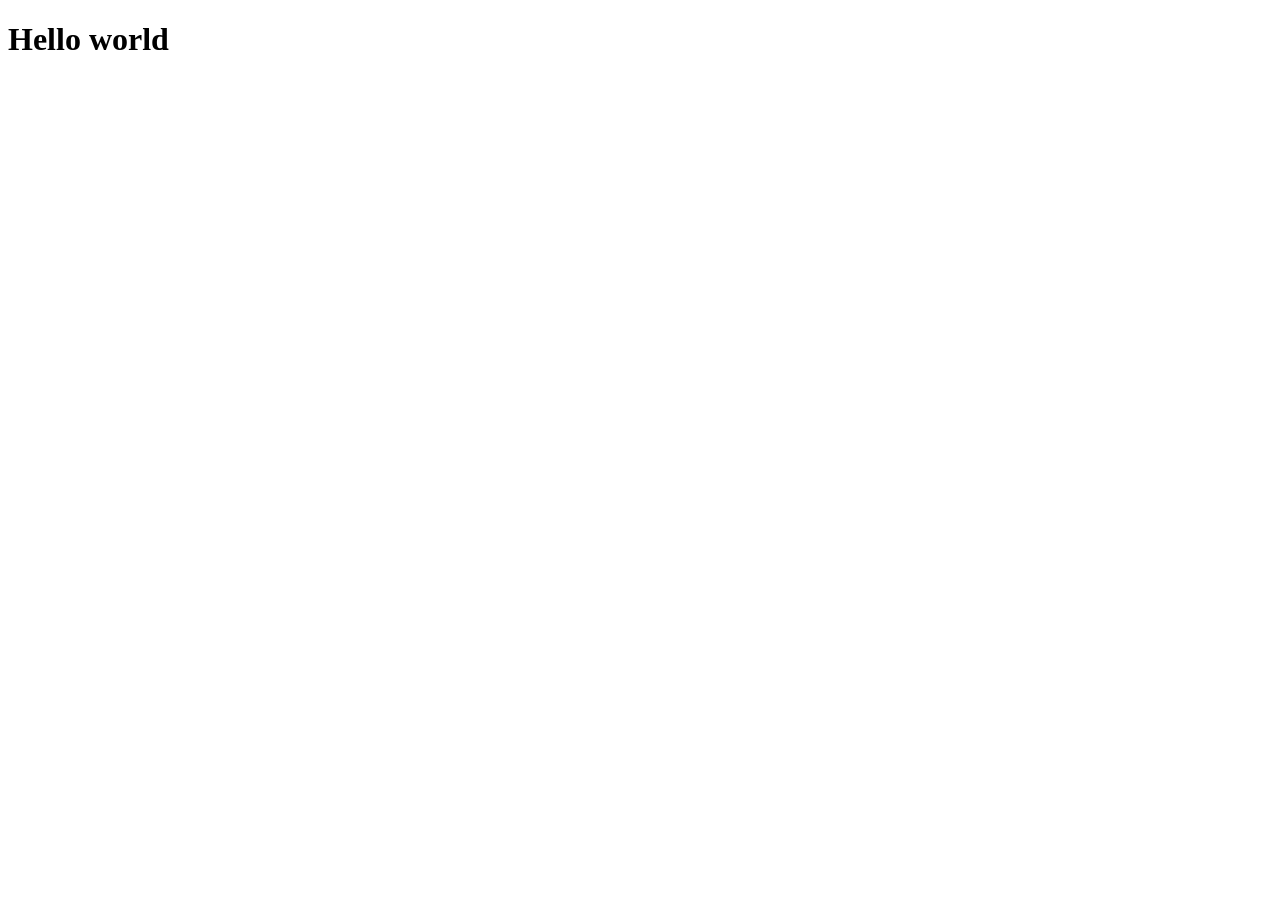
==== commit 1a1cdc17: "Deploying to gh-pages from @ AHA-Technocrats/deploy-nuxt-app@58513232b686c427b4ee8e9a88a52f24b0efcd1" ====
--- a/index.html
+++ b/index.html
@@ -2,15 +2,12 @@
 <html >
 <head><meta charset="utf-8">
 <meta name="viewport" content="width=device-width, initial-scale=1">
-<title>Welcome to Nuxt!</title>
-<style>@property --gradient-angle{syntax:'<angle>';inherits:false;initial-value:180deg}@keyframes gradient-rotate{0%{--gradient-angle:0deg}100%{--gradient-angle:360deg}}*,:before,:after{-webkit-box-sizing:border-box;box-sizing:border-box;border-width:0;border-style:solid;border-color:#e0e0e0}*{--tw-ring-inset:var(--tw-empty, );--tw-ring-offset-width:0px;--tw-ring-offset-color:#fff;--tw-ring-color:rgba(14, 165, 233, .5);--tw-ring-offset-shadow:0 0 #0000;--tw-ring-shadow:0 0 #0000;--tw-shadow:0 0 #0000}:root{-moz-tab-size:4;-o-tab-size:4;tab-size:4}a{color:inherit;text-decoration:inherit}body{margin:0;font-family:inherit;line-height:inherit}html{-webkit-text-size-adjust:100%;font-family:ui-sans-serif,system-ui,-apple-system,BlinkMacSystemFont,Segoe UI,Roboto,Helvetica Neue,Arial,Noto Sans,sans-serif,"Apple Color Emoji","Segoe UI Emoji",Segoe UI Symbol,"Noto Color Emoji";line-height:1.5}h1,p,h2,h3{margin:0}h1,h2,h3{font-size:inherit;font-weight:inherit}img{border-style:solid;max-width:100%;height:auto}svg,img{display:block;vertical-align:middle}ul{list-style:none;margin:0;padding:0}</style>
 <link rel="preload" as="fetch" crossorigin="anonymous" href="/NUXT_APP_BASE_URL/_payload.json">
-<style>@media (prefers-color-scheme:light){.get-started-gradient-border[data-v-ea739b84]{background:linear-gradient(90deg,#fff,#fff),linear-gradient(90deg,#00dc82,#1de0b1,#36e4da)}.gradient-border-modules[data-v-ea739b84]{background:linear-gradient(var(--gradient-angle),#f7d14c,rgba(247,209,76,.6),hsla(0,0%,100%,.8),#f7d14c)}.gradient-border-examples[data-v-ea739b84]{background:linear-gradient(var(--gradient-angle),#8deaff,rgba(141,234,255,.6),hsla(0,0%,100%,.8),#8deaff)}.gradient-border-documentation[data-v-ea739b84]{background:linear-gradient(var(--gradient-angle),#00dc82,rgba(0,220,130,.6),hsla(0,0%,100%,.8),#00dc82)}}@media (prefers-color-scheme:dark){.get-started-gradient-border[data-v-ea739b84]{background:linear-gradient(90deg,#18181b,#18181b),linear-gradient(90deg,#00dc82,#1de0b1,#36e4da)}.gradient-border-modules[data-v-ea739b84]{background:linear-gradient(var(--gradient-angle),#f7d14c,#a38108,hsla(0,0%,100%,.3),#a38108)}.gradient-border-examples[data-v-ea739b84]{background:linear-gradient(var(--gradient-angle),#8deaff,#008aa9,hsla(0,0%,100%,.3),#008aa9)}.gradient-border-documentation[data-v-ea739b84]{background:linear-gradient(var(--gradient-angle),#00dc82,#003f25,hsla(0,0%,100%,.2),#003f25)}}.get-started-gradient-border[data-v-ea739b84]{background-clip:padding-box,border-box;background-origin:padding-box,border-box;border-color:transparent;border-radius:12px;border-width:1px}.get-started-gradient-border:hover>:is(.get-started-gradient-left[data-v-ea739b84],.get-started-gradient-right){opacity:.2}.get-started-gradient-left[data-v-ea739b84],.get-started-gradient-right[data-v-ea739b84]{opacity:0}.gradient-border[data-v-ea739b84]{border-radius:12px;left:0;opacity:0;position:absolute;top:0;transform:translate(-1px,-1px);width:calc(100% + 2px);z-index:-1}.gradient-border-rect[data-v-ea739b84]{height:calc(100% + 2px)}@media (min-width:1024px){.gradient-border-rect[data-v-ea739b84]{height:calc(100% + 1px)}}.gradient-border-square[data-v-ea739b84]{height:calc(100% + 2px)}.modules-gradient-right[data-v-ea739b84]{opacity:0}.documentation-container:hover>.gradient-border[data-v-ea739b84],.examples-container:hover>.gradient-border[data-v-ea739b84],.modules-container:hover>.gradient-border[data-v-ea739b84]{animation:gradient-rotate 5s linear 0s infinite reverse;opacity:1;transition:all .3s linear}.examples-container:hover>.examples-gradient-right[data-v-ea739b84],.modules-container:hover>.modules-gradient-right[data-v-ea739b84]{opacity:.2}.examples-gradient-right[data-v-ea739b84]{opacity:0}.documentation-image-color-dark[data-v-ea739b84],.documentation-image-color-light[data-v-ea739b84],.examples-image-color-dark[data-v-ea739b84],.examples-image-color-light[data-v-ea739b84],.modules-image-color-dark[data-v-ea739b84],.modules-image-color-light[data-v-ea739b84]{display:none}@media (prefers-color-scheme:light){.modules-image-light[data-v-ea739b84]{display:block}.modules-container:hover>a>.modules-image-light[data-v-ea739b84],.modules-image-dark[data-v-ea739b84]{display:none}.examples-image-light[data-v-ea739b84],.modules-container:hover>a>.modules-image-color-light[data-v-ea739b84]{display:block}.examples-container:hover>a>.examples-image-light[data-v-ea739b84],.examples-image-dark[data-v-ea739b84]{display:none}.documentation-image-light[data-v-ea739b84],.examples-container:hover>a>.examples-image-color-light[data-v-ea739b84]{display:block}.documentation-container:hover>a>div>.documentation-image-light[data-v-ea739b84],.documentation-image-dark[data-v-ea739b84]{display:none}.documentation-container:hover>a>div>.documentation-image-color-light[data-v-ea739b84]{display:block}}@media (prefers-color-scheme:dark){.modules-image-dark[data-v-ea739b84]{display:block}.modules-image-light[data-v-ea739b84]{display:none}.modules-container:hover>a>.modules-image-color-dark[data-v-ea739b84]{display:block}.modules-container:hover>a>.modules-image-dark[data-v-ea739b84]{display:none}.examples-image-dark[data-v-ea739b84]{display:block}.examples-image-light[data-v-ea739b84]{display:none}.examples-container:hover>a>.examples-image-color-dark[data-v-ea739b84]{display:block}.examples-container:hover>a>.examples-image-dark[data-v-ea739b84]{display:none}.documentation-image-dark[data-v-ea739b84]{display:block}.documentation-image-light[data-v-ea739b84]{display:none}.documentation-container:hover>a>div>.documentation-image-color-dark[data-v-ea739b84]{display:block}.documentation-container:hover>a>div>.documentation-image-dark[data-v-ea739b84]{display:none}}.bg-white[data-v-ea739b84]{--tw-bg-opacity:1;background-color:rgba(255,255,255,var(--tw-bg-opacity))}.bg-gray-100[data-v-ea739b84]{--tw-bg-opacity:1;background-color:rgba(238,238,238,var(--tw-bg-opacity))}.bg-gradient-to-r[data-v-ea739b84]{background-image:linear-gradient(to right,var(--tw-gradient-stops))}.bg-gradient-to-l[data-v-ea739b84]{background-image:linear-gradient(to left,var(--tw-gradient-stops))}.from-green-400[data-v-ea739b84]{--tw-gradient-from:rgba(55,233,144,var(--tw-from-opacity,1));--tw-gradient-stops:var(--tw-gradient-from),var(--tw-gradient-to,hsla(0,0%,100%,0))}.from-blue-400[data-v-ea739b84]{--tw-gradient-from:rgba(56,189,248,var(--tw-from-opacity,1));--tw-gradient-stops:var(--tw-gradient-from),var(--tw-gradient-to,hsla(0,0%,100%,0))}.from-yellow-400[data-v-ea739b84]{--tw-gradient-from:rgba(251,191,36,var(--tw-from-opacity,1));--tw-gradient-stops:var(--tw-gradient-from),var(--tw-gradient-to,hsla(0,0%,100%,0))}.to-transparent[data-v-ea739b84]{--tw-gradient-to:transparent}.border-gray-200[data-v-ea739b84]{--tw-border-opacity:1;border-color:rgba(224,224,224,var(--tw-border-opacity))}.hover\:border-transparent[data-v-ea739b84]:hover{border-color:transparent}.rounded-xl[data-v-ea739b84]{border-radius:.75rem}.rounded[data-v-ea739b84]{border-radius:.25rem}.border[data-v-ea739b84]{border-width:1px}.border-t[data-v-ea739b84]{border-top-width:1px}.flex[data-v-ea739b84]{display:flex}.grid[data-v-ea739b84]{display:grid}.hidden[data-v-ea739b84]{display:none}.flex-col[data-v-ea739b84]{flex-direction:column}.flex-col-reverse[data-v-ea739b84]{flex-direction:column-reverse}.place-content-center[data-v-ea739b84]{place-content:center}.items-center[data-v-ea739b84]{align-items:center}.justify-end[data-v-ea739b84]{justify-content:flex-end}.justify-center[data-v-ea739b84]{justify-content:center}.flex-1[data-v-ea739b84]{flex:1 1 0%}.order-last[data-v-ea739b84]{order:9999}.font-mono[data-v-ea739b84]{font-family:ui-monospace,SFMono-Regular,Menlo,Monaco,Consolas,Liberation Mono,Courier New,monospace}.font-semibold[data-v-ea739b84]{font-weight:600}.font-bold[data-v-ea739b84]{font-weight:700}.h-32[data-v-ea739b84]{height:8rem}.h-\[70px\][data-v-ea739b84]{height:70px}.text-4xl[data-v-ea739b84]{font-size:2.25rem;line-height:2.5rem}.text-xl[data-v-ea739b84]{font-size:1.25rem;line-height:1.75rem}.text-sm[data-v-ea739b84]{font-size:.875rem;line-height:1.25rem}.text-2xl[data-v-ea739b84]{font-size:1.5rem;line-height:2rem}.mx-auto[data-v-ea739b84]{margin-left:auto;margin-right:auto}.mb-2[data-v-ea739b84]{margin-bottom:.5rem}.max-w-\[960px\][data-v-ea739b84]{max-width:960px}.min-h-screen[data-v-ea739b84]{min-height:100vh}.p-1[data-v-ea739b84]{padding:.25rem}.px-4[data-v-ea739b84]{padding-left:1rem;padding-right:1rem}.py-14[data-v-ea739b84]{padding-bottom:3.5rem;padding-top:3.5rem}.py-6[data-v-ea739b84]{padding-bottom:1.5rem;padding-top:1.5rem}.px-5[data-v-ea739b84]{padding-left:1.25rem;padding-right:1.25rem}.pt-\[58px\][data-v-ea739b84]{padding-top:58px}.pb-6[data-v-ea739b84]{padding-bottom:1.5rem}.absolute[data-v-ea739b84]{position:absolute}.relative[data-v-ea739b84]{position:relative}.inset-y-0[data-v-ea739b84]{bottom:0;top:0}.inset-x-0[data-v-ea739b84]{left:0;right:0}.left-0[data-v-ea739b84]{left:0}.right-0[data-v-ea739b84]{right:0}.-top-\[58px\][data-v-ea739b84]{top:-58px}.-top-3[data-v-ea739b84]{top:-.75rem}.focus-visible\:ring-2[data-v-ea739b84]:focus-visible{--tw-ring-offset-shadow:var(--tw-ring-inset) 0 0 0 var(--tw-ring-offset-width) var(--tw-ring-offset-color);--tw-ring-shadow:var(--tw-ring-inset) 0 0 0 calc(2px + var(--tw-ring-offset-width)) var(--tw-ring-color);box-shadow:var(--tw-ring-offset-shadow),var(--tw-ring-shadow),var(--tw-shadow,0 0 #0000)}.text-center[data-v-ea739b84]{text-align:center}.text-black[data-v-ea739b84]{--tw-text-opacity:1;color:rgba(0,0,0,var(--tw-text-opacity))}.text-gray-700[data-v-ea739b84]{--tw-text-opacity:1;color:rgba(66,66,66,var(--tw-text-opacity))}.hover\:text-black[data-v-ea739b84]:hover{--tw-text-opacity:1;color:rgba(0,0,0,var(--tw-text-opacity))}.antialiased[data-v-ea739b84]{-webkit-font-smoothing:antialiased;-moz-osx-font-smoothing:grayscale}.w-full[data-v-ea739b84]{width:100%}.w-\[20\%\][data-v-ea739b84]{width:20%}.z-10[data-v-ea739b84]{z-index:10}.z-1[data-v-ea739b84]{z-index:1}.gap-6[data-v-ea739b84]{grid-gap:1.5rem;gap:1.5rem}.gap-3[data-v-ea739b84]{grid-gap:.75rem;gap:.75rem}.gap-x-4[data-v-ea739b84]{grid-column-gap:1rem;-webkit-column-gap:1rem;-moz-column-gap:1rem;column-gap:1rem}.gap-y-16[data-v-ea739b84]{grid-row-gap:4rem;-webkit-row-gap:4rem;-moz-row-gap:4rem;row-gap:4rem}.gap-y-4[data-v-ea739b84]{grid-row-gap:1rem;-webkit-row-gap:1rem;-moz-row-gap:1rem;row-gap:1rem}.gap-y-2[data-v-ea739b84]{grid-row-gap:.5rem;-webkit-row-gap:.5rem;-moz-row-gap:.5rem;row-gap:.5rem}.grid-cols-2[data-v-ea739b84]{grid-template-columns:repeat(2,minmax(0,1fr))}.col-span-2[data-v-ea739b84]{-ms-grid-column-span:span 2/span 2;grid-column:span 2/span 2}.row-span-2[data-v-ea739b84]{-ms-grid-row-span:span 2/span 2;grid-row:span 2/span 2}.transition-opacity[data-v-ea739b84]{transition-duration:.15s;transition-property:opacity;transition-timing-function:cubic-bezier(.4,0,.2,1)}.duration-300[data-v-ea739b84]{transition-duration:.3s}@media (min-width:640px){.sm\:flex-row[data-v-ea739b84]{flex-direction:row}.sm\:justify-between[data-v-ea739b84]{justify-content:space-between}.sm\:h-34[data-v-ea739b84]{height:8.5rem}.sm\:text-base[data-v-ea739b84]{font-size:1rem;line-height:1.5rem}.sm\:text-5xl[data-v-ea739b84]{font-size:3rem;line-height:1}.sm\:min-h-\[220px\][data-v-ea739b84]{min-height:220px}.sm\:px-6[data-v-ea739b84]{padding-left:1.5rem;padding-right:1.5rem}.sm\:px-28[data-v-ea739b84]{padding-left:7rem;padding-right:7rem}.sm\:col-span-1[data-v-ea739b84]{-ms-grid-column-span:span 1/span 1;grid-column:span 1/span 1}}@media (min-width:768px){.md\:min-h-\[180px\][data-v-ea739b84]{min-height:180px}}@media (min-width:1024px){.lg\:flex-col[data-v-ea739b84]{flex-direction:column}.lg\:order-none[data-v-ea739b84]{order:0}.lg\:min-h-min[data-v-ea739b84]{min-height:-moz-min-content;min-height:min-content}.lg\:py-7[data-v-ea739b84]{padding-bottom:1.75rem;padding-top:1.75rem}.lg\:px-8[data-v-ea739b84]{padding-left:2rem;padding-right:2rem}.lg\:grid-cols-10[data-v-ea739b84]{grid-template-columns:repeat(10,minmax(0,1fr))}.lg\:col-span-10[data-v-ea739b84]{-ms-grid-column-span:span 10/span 10;grid-column:span 10/span 10}.lg\:col-span-6[data-v-ea739b84]{-ms-grid-column-span:span 6/span 6;grid-column:span 6/span 6}.lg\:col-span-4[data-v-ea739b84]{-ms-grid-column-span:span 4/span 4;grid-column:span 4/span 4}}@media (prefers-color-scheme:dark){.dark\:bg-black[data-v-ea739b84]{--tw-bg-opacity:1;background-color:rgba(0,0,0,var(--tw-bg-opacity))}.dark\:bg-white\/10[data-v-ea739b84]{--tw-bg-opacity:.1;background-color:rgba(255,255,255,var(--tw-bg-opacity))}.dark\:bg-gray-900[data-v-ea739b84]{--tw-bg-opacity:1;background-color:rgba(24,24,27,var(--tw-bg-opacity))}.dark\:border-transparent[data-v-ea739b84]{border-color:transparent}.dark\:border-gray-900[data-v-ea739b84]{--tw-border-opacity:1;border-color:rgba(24,24,27,var(--tw-border-opacity))}.dark\:border-none[data-v-ea739b84]{border-style:none}.dark\:block[data-v-ea739b84]{display:block}.dark\:hidden[data-v-ea739b84]{display:none}.dark\:text-white[data-v-ea739b84]{--tw-text-opacity:1;color:rgba(255,255,255,var(--tw-text-opacity))}.dark\:text-gray-300[data-v-ea739b84]{--tw-text-opacity:1;color:rgba(189,189,189,var(--tw-text-opacity))}.dark\:hover\:text-white[data-v-ea739b84]:hover{--tw-text-opacity:1;color:rgba(255,255,255,var(--tw-text-opacity))}}</style>
-<link rel="stylesheet" href="/NUXT_APP_BASE_URL/_nuxt/entry.b6aebe39.css">
-<link rel="modulepreload" as="script" crossorigin href="/NUXT_APP_BASE_URL/_nuxt/entry.f218c468.js">
-<link rel="prefetch" as="script" crossorigin href="/NUXT_APP_BASE_URL/_nuxt/error-404.d86b4ae1.js">
-<link rel="prefetch" as="script" crossorigin href="/NUXT_APP_BASE_URL/_nuxt/error-500.90e46081.js">
-<script type="module" src="/NUXT_APP_BASE_URL/_nuxt/entry.f218c468.js" crossorigin></script></head>
-<body ><div id="__nuxt"><div><div class="antialiased bg-white dark:bg-black text-black dark:text-white min-h-screen place-content-center flex flex-col items-center justify-center text-sm sm:text-base" data-v-ea739b84><div class="flex-1 flex flex-col gap-y-16 py-14" data-v-ea739b84><div class="flex flex-col gap-y-4 items-center justify-center" data-v-ea739b84><a href="https://nuxt.com" target="_blank" data-v-ea739b84><svg width="61" height="42" viewBox="0 0 61 42" fill="none" xmlns="http://www.w3.org/2000/svg" data-v-ea739b84><path d="M33.9869 41.2211H56.412C57.1243 41.2212 57.824 41.0336 58.4408 40.6772C59.0576 40.3209 59.5698 39.8083 59.9258 39.191C60.2818 38.5737 60.469 37.8736 60.4687 37.1609C60.4684 36.4482 60.2805 35.7482 59.924 35.1313L44.864 9.03129C44.508 8.41416 43.996 7.90168 43.3793 7.54537C42.7626 7.18906 42.063 7.00147 41.3509 7.00147C40.6387 7.00147 39.9391 7.18906 39.3225 7.54537C38.7058 7.90168 38.1937 8.41416 37.8377 9.03129L33.9869 15.7093L26.458 2.65061C26.1018 2.03354 25.5895 1.52113 24.9726 1.16489C24.3557 0.808639 23.656 0.621094 22.9438 0.621094C22.2316 0.621094 21.5318 0.808639 20.915 1.16489C20.2981 1.52113 19.7858 2.03354 19.4296 2.65061L0.689224 35.1313C0.332704 35.7482 0.144842 36.4482 0.144532 37.1609C0.144222 37.8736 0.331476 38.5737 0.687459 39.191C1.04344 39.8083 1.5556 40.3209 2.17243 40.6772C2.78925 41.0336 3.48899 41.2212 4.20126 41.2211H18.2778C23.8551 41.2211 27.9682 38.7699 30.7984 33.9876L37.6694 22.0813L41.3498 15.7093L52.3951 34.8492H37.6694L33.9869 41.2211ZM18.0484 34.8426L8.2247 34.8404L22.9504 9.32211L30.2979 22.0813L25.3784 30.6092C23.4989 33.7121 21.3637 34.8426 18.0484 34.8426Z" fill="#00DC82" data-v-ea739b84></path></svg></a><h1 class="text-black dark:text-white text-4xl sm:text-5xl font-semibold text-center" data-v-ea739b84>Welcome to Nuxt!</h1></div><div class="grid grid-cols-2 lg:grid-cols-10 gap-6 max-w-[960px] px-4" data-v-ea739b84><div class="col-span-2 lg:col-span-10 relative get-started-gradient-border" data-v-ea739b84><div class="get-started-gradient-left absolute left-0 inset-y-0 w-[20%] bg-gradient-to-r to-transparent from-green-400 rounded-xl z-1 transition-opacity duration-300" data-v-ea739b84></div><div class="get-started-gradient-right absolute right-0 inset-y-0 w-[20%] bg-gradient-to-l to-transparent from-blue-400 rounded-xl z-1 transition-opacity duration-300" data-v-ea739b84></div><div class="w-full absolute inset-x-0 flex justify-center -top-[58px]" data-v-ea739b84><img src="data:image/svg+xml;charset=utf-8,%3Csvg%20xmlns%3D%22http%3A%2F%2Fwww.w3.org%2F2000%2Fsvg%22%20width%3D%22105%22%20height%3D%22116%22%20fill%3D%22none%22%3E%3Cg%20filter%3D%22url(%23a)%22%20shape-rendering%3D%22geometricPrecision%22%3E%3Cpath%20fill%3D%22%2318181B%22%20d%3D%22M17.203%2033.223%2046.9%2014.286a8.416%208.416%200%200%201%208.64-.18L87.38%2031.97c2.68%201.527%204.365%204.409%204.428%207.571l.191%2034.944c.063%203.151-1.491%206.104-4.091%207.776l-30.143%2019.383a8.417%208.417%200%200%201-8.75.251l-31.126-17.73C15.135%2082.595%2012.98%2079.6%2013%2076.35V40.828c.02-3.111%201.614-5.994%204.203-7.605Z%22%2F%3E%3Cpath%20stroke%3D%22url(%23b)%22%20stroke-width%3D%222%22%20d%3D%22M46.9%2014.286%2017.202%2033.223c-2.59%201.61-4.183%204.494-4.203%207.605V76.35m33.9-62.064a8.416%208.416%200%200%201%208.64-.18m-8.64.18a8.435%208.435%200%200%201%208.64-.18M13%2076.35c-.02%203.25%202.135%206.246%204.888%207.814M13%2076.35c-.02%203.233%202.136%206.247%204.888%207.814m0%200%2031.126%2017.731m0%200a8.417%208.417%200%200%200%208.75-.251m-8.75.251a8.438%208.438%200%200%200%208.75-.251m0%200%2030.143-19.383m0%200c2.598-1.67%204.154-4.627%204.091-7.776m-4.091%207.776c2.6-1.672%204.154-4.625%204.091-7.776m0%200-.19-34.944m0%200c-.064-3.162-1.75-6.044-4.43-7.571m4.43%207.571c-.063-3.147-1.75-6.045-4.43-7.571m0%200L55.54%2014.105%22%2F%3E%3C%2Fg%3E%3Cpath%20fill%3D%22url(%23c)%22%20d%3D%22M48.669%2067.696c-.886%202.69-3.02%204.659-6.153%205.709-1.41.465-2.88.72-4.364.755a1.313%201.313%200%200%201-1.312-1.313c.035-1.484.29-2.954.754-4.364%201.05-3.133%203.02-5.266%205.71-6.152a1.312%201.312%200%201%201%20.836%202.477c-3.232%201.083-4.232%204.577-4.544%206.595%202.018-.311%205.512-1.312%206.595-4.544a1.313%201.313%200%200%201%202.477.837Zm16.39-12.486-1.46%201.477v10.057a2.657%202.657%200%200%201-.772%201.854l-5.316%205.3a2.559%202.559%200%200%201-1.853.77%202.413%202.413%200%200%201-.755-.115%202.624%202.624%200%200%201-1.821-2.001l-1.296-6.48-6.858-6.858-6.48-1.297a2.625%202.625%200%200%201-2.002-1.82%202.609%202.609%200%200%201%20.656-2.61l5.3-5.315a2.658%202.658%200%200%201%201.853-.771h10.057l1.477-1.46c4.692-4.692%209.499-4.561%2011.353-4.282a2.576%202.576%200%200%201%202.198%202.198c.28%201.854.41%206.661-4.282%2011.353Zm-26.103.132%206.185%201.23%206.546-6.546h-7.432l-5.299%205.316Zm8.482%202.657L53%2063.561l10.205-10.205c1.28-1.28%204.2-4.724%203.543-9.105-4.38-.656-7.826%202.264-9.105%203.544L47.438%2057.999Zm13.535%201.313-6.546%206.546%201.23%206.185%205.316-5.299v-7.432Z%22%20shape-rendering%3D%22geometricPrecision%22%2F%3E%3Cdefs%3E%3ClinearGradient%20id%3D%22b%22%20x1%3D%2257.994%22%20x2%3D%2292%22%20y1%3D%2258%22%20y2%3D%2258%22%20gradientUnits%3D%22userSpaceOnUse%22%3E%3Cstop%20stop-color%3D%22%2300DC82%22%2F%3E%3Cstop%20offset%3D%22.5%22%20stop-color%3D%22%231DE0B1%22%2F%3E%3Cstop%20offset%3D%221%22%20stop-color%3D%22%2336E4DA%22%2F%3E%3C%2FlinearGradient%3E%3ClinearGradient%20id%3D%22c%22%20x1%3D%2255.197%22%20x2%3D%2269.453%22%20y1%3D%2258.107%22%20y2%3D%2258.107%22%20gradientUnits%3D%22userSpaceOnUse%22%3E%3Cstop%20stop-color%3D%22%2300DC82%22%2F%3E%3Cstop%20offset%3D%22.5%22%20stop-color%3D%22%231DE0B1%22%2F%3E%3Cstop%20offset%3D%221%22%20stop-color%3D%22%2336E4DA%22%2F%3E%3C%2FlinearGradient%3E%3Cfilter%20id%3D%22a%22%20width%3D%22104.897%22%20height%3D%22115.897%22%20x%3D%22.052%22%20y%3D%22.052%22%20color-interpolation-filters%3D%22sRGB%22%20filterUnits%3D%22userSpaceOnUse%22%3E%3CfeFlood%20flood-opacity%3D%220%22%20result%3D%22BackgroundImageFix%22%2F%3E%3CfeColorMatrix%20in%3D%22SourceAlpha%22%20result%3D%22hardAlpha%22%20values%3D%220%200%200%200%200%200%200%200%200%200%200%200%200%200%200%200%200%200%20127%200%22%2F%3E%3CfeOffset%2F%3E%3CfeGaussianBlur%20stdDeviation%3D%225.974%22%2F%3E%3CfeComposite%20in2%3D%22hardAlpha%22%20operator%3D%22out%22%2F%3E%3CfeColorMatrix%20values%3D%220%200%200%200%201%200%200%200%200%201%200%200%200%200%201%200%200%200%200.07%200%22%2F%3E%3CfeBlend%20in2%3D%22BackgroundImageFix%22%20result%3D%22effect1_dropShadow_2724_4091%22%2F%3E%3CfeBlend%20in%3D%22SourceGraphic%22%20in2%3D%22effect1_dropShadow_2724_4091%22%20result%3D%22shape%22%2F%3E%3C%2Ffilter%3E%3C%2Fdefs%3E%3C%2Fsvg%3E%0A" class="hidden dark:block" data-v-ea739b84> <img src="data:image/svg+xml;charset=utf-8,%3Csvg%20xmlns%3D%22http%3A%2F%2Fwww.w3.org%2F2000%2Fsvg%22%20width%3D%22105%22%20height%3D%22116%22%20fill%3D%22none%22%3E%3Cg%20filter%3D%22url(%23a)%22%3E%3Cpath%20fill%3D%22%23fff%22%20d%3D%22M17.203%2033.223%2046.9%2014.286a8.416%208.416%200%200%201%208.64-.18L87.38%2031.97c2.68%201.527%204.365%204.409%204.428%207.571l.191%2034.944c.063%203.151-1.491%206.104-4.091%207.776l-30.143%2019.383a8.417%208.417%200%200%201-8.75.251l-31.126-17.73C15.135%2082.595%2012.98%2079.6%2013%2076.35V40.828c.02-3.111%201.614-5.994%204.203-7.605Z%22%2F%3E%3Cpath%20stroke%3D%22url(%23b)%22%20stroke-width%3D%222%22%20d%3D%22M46.9%2014.286%2017.202%2033.223c-2.59%201.61-4.183%204.494-4.203%207.605V76.35m33.9-62.064a8.416%208.416%200%200%201%208.64-.18m-8.64.18a8.435%208.435%200%200%201%208.64-.18M13%2076.35c-.02%203.25%202.135%206.246%204.888%207.814M13%2076.35c-.02%203.233%202.136%206.247%204.888%207.814m0%200%2031.126%2017.731m0%200a8.417%208.417%200%200%200%208.75-.251m-8.75.251a8.438%208.438%200%200%200%208.75-.251m0%200%2030.143-19.383m0%200c2.598-1.67%204.154-4.627%204.091-7.776m-4.091%207.776c2.6-1.672%204.154-4.625%204.091-7.776m0%200-.19-34.944m0%200c-.064-3.162-1.75-6.044-4.43-7.571m4.43%207.571c-.063-3.147-1.75-6.045-4.43-7.571m0%200L55.54%2014.105%22%2F%3E%3C%2Fg%3E%3Cpath%20fill%3D%22%23fff%22%20d%3D%22M32%2037h42v42H32z%22%2F%3E%3Cpath%20fill%3D%22url(%23c)%22%20d%3D%22M48.669%2067.697c-.886%202.69-3.02%204.659-6.153%205.709-1.41.465-2.88.72-4.364.755a1.313%201.313%200%200%201-1.312-1.313c.035-1.484.29-2.954.754-4.364%201.05-3.134%203.02-5.266%205.71-6.152a1.314%201.314%200%201%201%20.836%202.477c-3.232%201.083-4.232%204.577-4.544%206.595%202.018-.311%205.512-1.312%206.595-4.544a1.313%201.313%200%200%201%202.477.837Zm16.39-12.486-1.46%201.477v10.057a2.657%202.657%200%200%201-.772%201.854l-5.316%205.3a2.559%202.559%200%200%201-1.853.77%202.413%202.413%200%200%201-.755-.115%202.626%202.626%200%200%201-1.821-2.001l-1.296-6.48-6.858-6.858-6.48-1.297a2.625%202.625%200%200%201-2.002-1.82%202.609%202.609%200%200%201%20.656-2.61l5.3-5.315a2.658%202.658%200%200%201%201.853-.771h10.057l1.477-1.46c4.692-4.692%209.499-4.561%2011.353-4.282a2.576%202.576%200%200%201%202.198%202.198c.28%201.854.41%206.661-4.282%2011.353Zm-26.103.132%206.185%201.23%206.546-6.546h-7.432l-5.299%205.316ZM47.438%2058%2053%2063.562l10.205-10.204c1.28-1.28%204.2-4.725%203.543-9.106-4.38-.656-7.826%202.264-9.105%203.544L47.438%2058Zm13.535%201.313-6.546%206.546%201.23%206.185%205.316-5.299v-7.432Z%22%2F%3E%3Cdefs%3E%3ClinearGradient%20id%3D%22b%22%20x1%3D%2257.994%22%20x2%3D%2292%22%20y1%3D%2258%22%20y2%3D%2258%22%20gradientUnits%3D%22userSpaceOnUse%22%3E%3Cstop%20stop-color%3D%22%2300DC82%22%2F%3E%3Cstop%20offset%3D%22.5%22%20stop-color%3D%22%231DE0B1%22%2F%3E%3Cstop%20offset%3D%221%22%20stop-color%3D%22%2336E4DA%22%2F%3E%3C%2FlinearGradient%3E%3ClinearGradient%20id%3D%22c%22%20x1%3D%2255.197%22%20x2%3D%2269.453%22%20y1%3D%2258.108%22%20y2%3D%2258.108%22%20gradientUnits%3D%22userSpaceOnUse%22%3E%3Cstop%20stop-color%3D%22%2300DC82%22%2F%3E%3Cstop%20offset%3D%22.5%22%20stop-color%3D%22%231DE0B1%22%2F%3E%3Cstop%20offset%3D%221%22%20stop-color%3D%22%2336E4DA%22%2F%3E%3C%2FlinearGradient%3E%3Cfilter%20id%3D%22a%22%20width%3D%22104.897%22%20height%3D%22115.897%22%20x%3D%22.052%22%20y%3D%22.052%22%20color-interpolation-filters%3D%22sRGB%22%20filterUnits%3D%22userSpaceOnUse%22%3E%3CfeFlood%20flood-opacity%3D%220%22%20result%3D%22BackgroundImageFix%22%2F%3E%3CfeColorMatrix%20in%3D%22SourceAlpha%22%20result%3D%22hardAlpha%22%20values%3D%220%200%200%200%200%200%200%200%200%200%200%200%200%200%200%200%200%200%20127%200%22%2F%3E%3CfeOffset%2F%3E%3CfeGaussianBlur%20stdDeviation%3D%225.974%22%2F%3E%3CfeComposite%20in2%3D%22hardAlpha%22%20operator%3D%22out%22%2F%3E%3CfeColorMatrix%20values%3D%220%200%200%200%201%200%200%200%200%201%200%200%200%200%201%200%200%200%200.07%200%22%2F%3E%3CfeBlend%20in2%3D%22BackgroundImageFix%22%20result%3D%22effect1_dropShadow_2726_4054%22%2F%3E%3CfeBlend%20in%3D%22SourceGraphic%22%20in2%3D%22effect1_dropShadow_2726_4054%22%20result%3D%22shape%22%2F%3E%3C%2Ffilter%3E%3C%2Fdefs%3E%3C%2Fsvg%3E%0A" class="dark:hidden" data-v-ea739b84></div><div class="flex flex-col rounded-xl items-center gap-y-4 pt-[58px] px-4 sm:px-28 pb-6 z-10" data-v-ea739b84><h2 class="font-semibold text-2xl text-black dark:text-white" data-v-ea739b84>Get started</h2><p class="mb-2 text-center" data-v-ea739b84>Remove this welcome page by replacing <a class="bg-gray-100 dark:bg-white/10 rounded font-mono p-1 font-bold" data-v-ea739b84>&lt;NuxtWelcome /&gt;</a> in <a href="https://nuxt.com/docs/guide/directory-structure/app" target="_blank" rel="noopener" class="bg-gray-100 dark:bg-white/10 rounded font-mono p-1 font-bold" data-v-ea739b84>app.vue</a> with your own code.</p></div></div><div class="lg:min-h-min sm:min-h-[220px] md:min-h-[180px] col-span-2 sm:col-span-1 lg:col-span-6 text-black dark:text-white rounded-xl modules-container relative items-center justify-center border border-gray-200 dark:border-transparent hover:border-transparent" data-v-ea739b84><div class="gradient-border gradient-border-modules gradient-border-rect" data-v-ea739b84></div><div class="modules-gradient-right absolute right-0 inset-y-0 w-[20%] bg-gradient-to-l to-transparent from-yellow-400 rounded-xl z-1 transition-opacity duration-300" data-v-ea739b84></div><a href="https://nuxt.com/modules" target="_blank" class="py-6 px-5 rounded-xl flex items-center justify-center gap-x-4 dark:border-none bg-white dark:bg-gray-900 sm:min-h-[220px] md:min-h-[180px] lg:min-h-min" data-v-ea739b84><img src="data:image/svg+xml;charset=utf-8,%3Csvg%20width%3D%2253%22%20height%3D%2258%22%20viewBox%3D%220%200%2053%2058%22%20fill%3D%22none%22%20xmlns%3D%22http%3A%2F%2Fwww.w3.org%2F2000%2Fsvg%22%3E%0A%3Cg%20clip-path%3D%22url(%23clip0_2613_3853)%22%3E%0A%3Cpath%20d%3D%22M51.1519%2039.8821C51.154%2039.9844%2051.1527%2040.0863%2051.148%2040.1877C51.0782%2041.7091%2050.2566%2043.1165%2048.9325%2043.9357L29.0918%2056.2117C27.6504%2057.1035%2025.8212%2057.1564%2024.3387%2056.3439L3.85107%2045.1148C2.27157%2044.2491%201.14238%2042.6366%201.15291%2041.0494L1.15293%2041.0427L1.153%2018.552C1.15301%2018.5509%201.15302%2018.5499%201.15302%2018.5488C1.16485%2016.9324%202.02611%2015.4289%203.43319%2014.5869L3.43322%2014.587L3.44269%2014.5812L22.9844%202.59084C24.4169%201.73583%2026.2139%201.69824%2027.6729%202.49791L27.6729%202.49792L27.6784%202.50094L48.6303%2013.8121C48.6313%2013.8126%2048.6322%2013.8131%2048.6331%2013.8136C50.0797%2014.6078%2050.9898%2016.1132%2051.026%2017.7438L51.1517%2039.8672L51.1517%2039.8746L51.1519%2039.8821Z%22%20fill%3D%22white%22%20stroke%3D%22url(%23paint0_linear_2613_3853)%22%20stroke-width%3D%222%22%2F%3E%0A%3Cpath%20d%3D%22M33.8193%2042.2552H17.8193C16.7585%2042.2552%2015.7411%2041.8337%2014.9909%2041.0836C14.2408%2040.3334%2013.8193%2039.316%2013.8193%2038.2552V24.9218C13.8193%2023.861%2014.2408%2022.8435%2014.9909%2022.0934C15.7411%2021.3433%2016.7585%2020.9218%2017.8193%2020.9218H19.1527C19.1751%2019.792%2019.5558%2018.6985%2020.2399%2017.7991C20.924%2016.8996%2021.8761%2016.2407%2022.9589%2015.9173C24.0416%2015.594%2025.1992%2015.6229%2026.2644%2016C27.3297%2016.377%2028.2477%2017.0827%2028.886%2018.0152C29.4839%2018.8674%2029.8094%2019.8808%2029.8193%2020.9218H33.8193C34.173%2020.9218%2034.5121%2021.0623%2034.7621%2021.3124C35.0122%2021.5624%2035.1527%2021.9015%2035.1527%2022.2552V26.2552C36.2825%2026.2776%2037.376%2026.6583%2038.2754%2027.3424C39.1749%2028.0265%2039.8338%2028.9786%2040.1572%2030.0613C40.4805%2031.1441%2040.4516%2032.3016%2040.0745%2033.3669C39.6975%2034.4322%2038.9918%2035.3502%2038.0593%2035.9885C37.2071%2036.5864%2036.1937%2036.9118%2035.1527%2036.9218V36.9218V40.9218C35.1527%2041.2755%2035.0122%2041.6146%2034.7621%2041.8646C34.5121%2042.1147%2034.173%2042.2552%2033.8193%2042.2552ZM17.8193%2023.5885C17.4657%2023.5885%2017.1266%2023.729%2016.8765%2023.979C16.6265%2024.2291%2016.486%2024.5682%2016.486%2024.9218V38.2552C16.486%2038.6088%2016.6265%2038.9479%2016.8765%2039.198C17.1266%2039.448%2017.4657%2039.5885%2017.8193%2039.5885H32.486V35.3485C32.4849%2035.1347%2032.5351%2034.9238%2032.6326%2034.7335C32.7301%2034.5432%2032.8718%2034.3792%2033.046%2034.2552C33.2196%2034.1313%2033.4204%2034.051%2033.6316%2034.0208C33.8427%2033.9907%2034.058%2034.0116%2034.2593%2034.0818C34.6393%2034.2368%2035.0532%2034.2901%2035.46%2034.2363C35.8669%2034.1825%2036.2527%2034.0236%2036.5793%2033.7752C36.9045%2033.5769%2037.1834%2033.3113%2037.3973%2032.9962C37.6111%2032.6811%2037.7551%2032.3239%2037.8193%2031.9485C37.8708%2031.5699%2037.8402%2031.1847%2037.7298%2030.8189C37.6194%2030.4532%2037.4317%2030.1154%2037.1793%2029.8285C36.8381%2029.414%2036.3734%2029.1193%2035.8529%2028.9874C35.3325%2028.8555%2034.7835%2028.8932%2034.286%2029.0952C34.0846%2029.1654%2033.8694%2029.1863%2033.6582%2029.1562C33.4471%2029.126%2033.2463%2029.0457%2033.0727%2028.9218C32.8985%2028.7978%2032.7567%2028.6338%2032.6593%2028.4435C32.5618%2028.2532%2032.5115%2028.0423%2032.5127%2027.8285V23.5885H28.246C28.0269%2023.6009%2027.8081%2023.559%2027.609%2023.4666C27.4099%2023.3742%2027.2368%2023.234%2027.1049%2023.0586C26.973%2022.8832%2026.8864%2022.6779%2026.8529%2022.461C26.8194%2022.2441%2026.8399%2022.0222%2026.9127%2021.8152C27.0677%2021.4352%2027.1209%2021.0213%2027.0671%2020.6145C27.0134%2020.2076%2026.8544%2019.8218%2026.606%2019.4952C26.4091%2019.1607%2026.1395%2018.8749%2025.8172%2018.6588C25.4948%2018.4427%2025.128%2018.3019%2024.7438%2018.2468C24.3597%2018.1917%2023.9681%2018.2238%2023.598%2018.3407C23.2279%2018.4575%2022.8889%2018.6561%2022.606%2018.9218C22.3433%2019.1824%2022.1377%2019.4948%2022.0023%2019.8391C21.8668%2020.1834%2021.8045%2020.5521%2021.8193%2020.9218C21.8224%2021.2277%2021.8812%2021.5304%2021.9927%2021.8152C22.0632%2022.0168%2022.0842%2022.2324%2022.054%2022.4438C22.0237%2022.6553%2021.9432%2022.8564%2021.819%2023.0302C21.6949%2023.204%2021.5308%2023.3454%2021.3406%2023.4426C21.1504%2023.5397%2020.9396%2023.5898%2020.726%2023.5885H17.8193Z%22%20fill%3D%22url(%23paint1_linear_2613_3853)%22%2F%3E%0A%3C%2Fg%3E%0A%3Cdefs%3E%0A%3ClinearGradient%20id%3D%22paint0_linear_2613_3853%22%20x1%3D%220.662695%22%20y1%3D%2218.4025%22%20x2%3D%2251.7209%22%20y2%3D%2244.2212%22%20gradientUnits%3D%22userSpaceOnUse%22%3E%0A%3Cstop%20stop-color%3D%22%23F7D14C%22%2F%3E%0A%3Cstop%20offset%3D%221%22%20stop-color%3D%22%23A38108%22%2F%3E%0A%3C%2FlinearGradient%3E%0A%3ClinearGradient%20id%3D%22paint1_linear_2613_3853%22%20x1%3D%2213.7453%22%20y1%3D%2221.3705%22%20x2%3D%2240.3876%22%20y2%3D%2235.7024%22%20gradientUnits%3D%22userSpaceOnUse%22%3E%0A%3Cstop%20stop-color%3D%22%23F7D14C%22%2F%3E%0A%3Cstop%20offset%3D%221%22%20stop-color%3D%22%23A38108%22%2F%3E%0A%3C%2FlinearGradient%3E%0A%3CclipPath%20id%3D%22clip0_2613_3853%22%3E%0A%3Crect%20width%3D%2252%22%20height%3D%2257%22%20fill%3D%22white%22%20transform%3D%22translate(0.152832%200.920898)%22%2F%3E%0A%3C%2FclipPath%3E%0A%3C%2Fdefs%3E%0A%3C%2Fsvg%3E%0A" alt="modules icon" class="modules-image-color-light" data-v-ea739b84> <img src="data:image/svg+xml;charset=utf-8,%3Csvg%20width%3D%2253%22%20height%3D%2258%22%20viewBox%3D%220%200%2053%2058%22%20fill%3D%22none%22%20xmlns%3D%22http%3A%2F%2Fwww.w3.org%2F2000%2Fsvg%22%3E%0A%3Cpath%20d%3D%22M3.43319%2014.5869L3.43322%2014.587L3.44269%2014.5812L22.9844%202.59084C24.4246%201.73116%2026.2124%201.69742%2027.6729%202.49791L27.6729%202.49792L27.6784%202.50094L48.6303%2013.8121C48.6313%2013.8126%2048.6322%2013.8131%2048.6331%2013.8137C50.0812%2014.6086%2050.9896%2016.1043%2051.026%2017.7437L51.1517%2039.8672L51.1517%2039.8746L51.1519%2039.8821C51.1856%2041.5204%2050.346%2043.0611%2048.9325%2043.9357L29.0918%2056.2117C27.6424%2057.1085%2025.8227%2057.1572%2024.3387%2056.3439L3.85107%2045.1148C2.26984%2044.2481%201.14232%2042.646%201.15293%2041.0494V41.0427L1.153%2018.552C1.15301%2018.5509%201.15302%2018.5499%201.15302%2018.5488C1.16485%2016.9324%202.02611%2015.4289%203.43319%2014.5869Z%22%20fill%3D%22%2318181B%22%20stroke%3D%22url(%23paint0_linear_2595_7337)%22%20stroke-width%3D%222%22%2F%3E%0A%3Cpath%20d%3D%22M33.8193%2042.2542H17.8193C16.7585%2042.2542%2015.7411%2041.8328%2014.9909%2041.0826C14.2408%2040.3325%2013.8193%2039.3151%2013.8193%2038.2542V24.9209C13.8193%2023.86%2014.2408%2022.8426%2014.9909%2022.0924C15.7411%2021.3423%2016.7585%2020.9209%2017.8193%2020.9209H19.1527C19.1751%2019.791%2019.5558%2018.6975%2020.2399%2017.7981C20.924%2016.8986%2021.8761%2016.2397%2022.9589%2015.9164C24.0416%2015.593%2025.1992%2015.6219%2026.2644%2015.999C27.3297%2016.376%2028.2477%2017.0817%2028.886%2018.0142C29.4839%2018.8664%2029.8094%2019.8799%2029.8193%2020.9209H33.8193C34.173%2020.9209%2034.5121%2021.0613%2034.7621%2021.3114C35.0122%2021.5614%2035.1527%2021.9006%2035.1527%2022.2542V26.2542C36.2825%2026.2766%2037.376%2026.6573%2038.2754%2027.3414C39.1749%2028.0255%2039.8338%2028.9776%2040.1572%2030.0604C40.4805%2031.1432%2040.4516%2032.3007%2040.0745%2033.366C39.6975%2034.4312%2038.9918%2035.3492%2038.0593%2035.9875C37.2071%2036.5854%2036.1937%2036.9109%2035.1527%2036.9209V40.9209C35.1527%2041.2745%2035.0122%2041.6136%2034.7621%2041.8637C34.5121%2042.1137%2034.173%2042.2542%2033.8193%2042.2542ZM17.8193%2023.5875C17.4657%2023.5875%2017.1266%2023.728%2016.8765%2023.978C16.6265%2024.2281%2016.486%2024.5672%2016.486%2024.9209V38.2542C16.486%2038.6078%2016.6265%2038.9469%2016.8765%2039.197C17.1266%2039.447%2017.4657%2039.5875%2017.8193%2039.5875H32.486V35.3475C32.4849%2035.1337%2032.5351%2034.9228%2032.6326%2034.7325C32.7301%2034.5422%2032.8718%2034.3782%2033.046%2034.2542C33.2196%2034.1304%2033.4205%2034.05%2033.6316%2034.0198C33.8427%2033.9897%2034.058%2034.0106%2034.2593%2034.0809C34.6393%2034.2359%2035.0532%2034.2891%2035.46%2034.2353C35.8669%2034.1816%2036.2527%2034.0226%2036.5793%2033.7742C36.9045%2033.5759%2037.1834%2033.3103%2037.3973%2032.9952C37.6111%2032.6801%2037.7551%2032.3229%2037.8193%2031.9475C37.8708%2031.5689%2037.8402%2031.1837%2037.7298%2030.8179C37.6194%2030.4522%2037.4317%2030.1144%2037.1793%2029.8275C36.8381%2029.413%2036.3734%2029.1183%2035.8529%2028.9864C35.3325%2028.8545%2034.7835%2028.8923%2034.286%2029.0942C34.0846%2029.1644%2033.8694%2029.1854%2033.6582%2029.1552C33.4471%2029.125%2033.2463%2029.0447%2033.0727%2028.9209C32.8985%2028.7969%2032.7567%2028.6328%2032.6593%2028.4425C32.5618%2028.2522%2032.5115%2028.0413%2032.5127%2027.8275V23.5875H28.246C28.0269%2023.5999%2027.8081%2023.5581%2027.609%2023.4656C27.4099%2023.3732%2027.2368%2023.233%2027.1049%2023.0576C26.973%2022.8822%2026.8864%2022.6769%2026.8529%2022.46C26.8194%2022.2431%2026.8399%2022.0213%2026.9127%2021.8142C27.0677%2021.4342%2027.1209%2021.0204%2027.0671%2020.6135C27.0134%2020.2066%2026.8544%2019.8208%2026.606%2019.4942C26.4091%2019.1597%2026.1395%2018.8739%2025.8172%2018.6578C25.4948%2018.4417%2025.128%2018.3009%2024.7438%2018.2458C24.3597%2018.1908%2023.9681%2018.2228%2023.598%2018.3397C23.2279%2018.4565%2022.8889%2018.6552%2022.606%2018.9209C22.3433%2019.1814%2022.1377%2019.4938%2022.0023%2019.8381C21.8668%2020.1824%2021.8045%2020.5512%2021.8193%2020.9209C21.8224%2021.2267%2021.8812%2021.5294%2021.9927%2021.8142C22.0632%2022.0158%2022.0842%2022.2314%2022.054%2022.4429C22.0237%2022.6543%2021.9432%2022.8554%2021.819%2023.0292C21.6949%2023.203%2021.5308%2023.3444%2021.3406%2023.4416C21.1504%2023.5388%2020.9396%2023.5888%2020.726%2023.5875H17.8193Z%22%20fill%3D%22url(%23paint1_linear_2595_7337)%22%2F%3E%0A%3Cdefs%3E%0A%3ClinearGradient%20id%3D%22paint0_linear_2595_7337%22%20x1%3D%220.662695%22%20y1%3D%2218.4025%22%20x2%3D%2251.7209%22%20y2%3D%2244.2212%22%20gradientUnits%3D%22userSpaceOnUse%22%3E%0A%3Cstop%20stop-color%3D%22%23F7D14C%22%2F%3E%0A%3Cstop%20offset%3D%221%22%20stop-color%3D%22%23A38108%22%2F%3E%0A%3C%2FlinearGradient%3E%0A%3ClinearGradient%20id%3D%22paint1_linear_2595_7337%22%20x1%3D%2213.7453%22%20y1%3D%2221.3695%22%20x2%3D%2240.3876%22%20y2%3D%2235.7015%22%20gradientUnits%3D%22userSpaceOnUse%22%3E%0A%3Cstop%20stop-color%3D%22%23F7D14C%22%2F%3E%0A%3Cstop%20offset%3D%221%22%20stop-color%3D%22%23A38108%22%2F%3E%0A%3C%2FlinearGradient%3E%0A%3C%2Fdefs%3E%0A%3C%2Fsvg%3E%0A" alt="modules icon" class="modules-image-color-dark" data-v-ea739b84> <img src="data:image/svg+xml;charset=utf-8,%3Csvg%20width%3D%2253%22%20height%3D%2258%22%20viewBox%3D%220%200%2053%2058%22%20fill%3D%22none%22%20xmlns%3D%22http%3A%2F%2Fwww.w3.org%2F2000%2Fsvg%22%3E%0A%3Cg%20clip-path%3D%22url(%23clip0_2691_4389)%22%3E%0A%3Cpath%20d%3D%22M51.1519%2039.8821C51.154%2039.9844%2051.1527%2040.0863%2051.148%2040.1877C51.0782%2041.7091%2050.2566%2043.1165%2048.9325%2043.9357L29.0918%2056.2117C27.6504%2057.1035%2025.8212%2057.1564%2024.3387%2056.3439L3.85107%2045.1148C2.27157%2044.2491%201.14238%2042.6366%201.15291%2041.0494L1.15293%2041.0427L1.153%2018.552C1.15301%2018.5509%201.15302%2018.5499%201.15302%2018.5488C1.16485%2016.9324%202.02611%2015.4289%203.43319%2014.5869L3.43322%2014.587L3.44269%2014.5812L22.9844%202.59084C24.4169%201.73583%2026.2139%201.69824%2027.6729%202.49791L27.6729%202.49792L27.6784%202.50094L48.6303%2013.8121C48.6313%2013.8126%2048.6322%2013.8131%2048.6331%2013.8136C50.0797%2014.6078%2050.9898%2016.1132%2051.026%2017.7438L51.1517%2039.8672L51.1517%2039.8746L51.1519%2039.8821Z%22%20fill%3D%22white%22%20stroke%3D%22url(%23paint0_linear_2691_4389)%22%20stroke-width%3D%222%22%2F%3E%0A%3Cpath%20d%3D%22M33.8193%2042.2542H17.8193C16.7585%2042.2542%2015.7411%2041.8328%2014.9909%2041.0826C14.2408%2040.3325%2013.8193%2039.3151%2013.8193%2038.2542V24.9209C13.8193%2023.86%2014.2408%2022.8426%2014.9909%2022.0924C15.7411%2021.3423%2016.7585%2020.9209%2017.8193%2020.9209H19.1527C19.1751%2019.791%2019.5558%2018.6975%2020.2399%2017.7981C20.924%2016.8986%2021.8761%2016.2397%2022.9589%2015.9164C24.0416%2015.593%2025.1992%2015.6219%2026.2644%2015.999C27.3297%2016.376%2028.2477%2017.0817%2028.886%2018.0142C29.4839%2018.8664%2029.8094%2019.8799%2029.8193%2020.9209H33.8193C34.173%2020.9209%2034.5121%2021.0613%2034.7621%2021.3114C35.0122%2021.5614%2035.1527%2021.9006%2035.1527%2022.2542V26.2542C36.2825%2026.2766%2037.376%2026.6573%2038.2754%2027.3414C39.1749%2028.0255%2039.8338%2028.9776%2040.1572%2030.0604C40.4805%2031.1432%2040.4516%2032.3007%2040.0745%2033.366C39.6975%2034.4312%2038.9918%2035.3492%2038.0593%2035.9875C37.2071%2036.5854%2036.1937%2036.9109%2035.1527%2036.9209V36.9209V40.9209C35.1527%2041.2745%2035.0122%2041.6136%2034.7621%2041.8637C34.5121%2042.1137%2034.173%2042.2542%2033.8193%2042.2542ZM17.8193%2023.5875C17.4657%2023.5875%2017.1266%2023.728%2016.8765%2023.978C16.6265%2024.2281%2016.486%2024.5672%2016.486%2024.9209V38.2542C16.486%2038.6078%2016.6265%2038.9469%2016.8765%2039.197C17.1266%2039.447%2017.4657%2039.5875%2017.8193%2039.5875H32.486V35.3475C32.4849%2035.1337%2032.5351%2034.9228%2032.6326%2034.7325C32.7301%2034.5422%2032.8718%2034.3782%2033.046%2034.2542C33.2196%2034.1304%2033.4204%2034.05%2033.6316%2034.0198C33.8427%2033.9897%2034.058%2034.0106%2034.2593%2034.0809C34.6393%2034.2359%2035.0532%2034.2891%2035.46%2034.2353C35.8669%2034.1816%2036.2527%2034.0226%2036.5793%2033.7742C36.9045%2033.5759%2037.1834%2033.3103%2037.3973%2032.9952C37.6111%2032.6801%2037.7551%2032.3229%2037.8193%2031.9475C37.8708%2031.5689%2037.8402%2031.1837%2037.7298%2030.8179C37.6194%2030.4522%2037.4317%2030.1144%2037.1793%2029.8275C36.8381%2029.413%2036.3734%2029.1183%2035.8529%2028.9864C35.3325%2028.8545%2034.7835%2028.8923%2034.286%2029.0942C34.0846%2029.1644%2033.8694%2029.1854%2033.6582%2029.1552C33.4471%2029.125%2033.2463%2029.0447%2033.0727%2028.9209C32.8985%2028.7969%2032.7567%2028.6328%2032.6593%2028.4425C32.5618%2028.2522%2032.5115%2028.0413%2032.5127%2027.8275V23.5875H28.246C28.0269%2023.5999%2027.8081%2023.5581%2027.609%2023.4656C27.4099%2023.3732%2027.2368%2023.233%2027.1049%2023.0576C26.973%2022.8822%2026.8864%2022.6769%2026.8529%2022.46C26.8194%2022.2431%2026.8399%2022.0213%2026.9127%2021.8142C27.0677%2021.4342%2027.1209%2021.0204%2027.0671%2020.6135C27.0134%2020.2066%2026.8544%2019.8208%2026.606%2019.4942C26.4091%2019.1597%2026.1395%2018.8739%2025.8172%2018.6578C25.4948%2018.4417%2025.128%2018.3009%2024.7438%2018.2458C24.3597%2018.1908%2023.9681%2018.2228%2023.598%2018.3397C23.2279%2018.4565%2022.8889%2018.6552%2022.606%2018.9209C22.3433%2019.1814%2022.1377%2019.4938%2022.0023%2019.8381C21.8668%2020.1824%2021.8045%2020.5512%2021.8193%2020.9209C21.8224%2021.2267%2021.8812%2021.5294%2021.9927%2021.8142C22.0632%2022.0158%2022.0842%2022.2314%2022.054%2022.4429C22.0237%2022.6543%2021.9432%2022.8554%2021.819%2023.0292C21.6949%2023.203%2021.5308%2023.3444%2021.3406%2023.4416C21.1504%2023.5388%2020.9396%2023.5888%2020.726%2023.5875H17.8193Z%22%20fill%3D%22url(%23paint1_linear_2691_4389)%22%2F%3E%0A%3C%2Fg%3E%0A%3Cdefs%3E%0A%3ClinearGradient%20id%3D%22paint0_linear_2691_4389%22%20x1%3D%220.662695%22%20y1%3D%2218.4025%22%20x2%3D%2251.7209%22%20y2%3D%2244.2212%22%20gradientUnits%3D%22userSpaceOnUse%22%3E%0A%3Cstop%20stop-color%3D%22%23D4D4D8%22%2F%3E%0A%3Cstop%20offset%3D%221%22%20stop-color%3D%22%2371717A%22%2F%3E%0A%3C%2FlinearGradient%3E%0A%3ClinearGradient%20id%3D%22paint1_linear_2691_4389%22%20x1%3D%2213.7453%22%20y1%3D%2221.3695%22%20x2%3D%2240.3876%22%20y2%3D%2235.7015%22%20gradientUnits%3D%22userSpaceOnUse%22%3E%0A%3Cstop%20stop-color%3D%22%23D4D4D8%22%2F%3E%0A%3Cstop%20offset%3D%221%22%20stop-color%3D%22%2371717A%22%2F%3E%0A%3C%2FlinearGradient%3E%0A%3CclipPath%20id%3D%22clip0_2691_4389%22%3E%0A%3Crect%20width%3D%2252%22%20height%3D%2257%22%20fill%3D%22white%22%20transform%3D%22translate(0.152832%200.920898)%22%2F%3E%0A%3C%2FclipPath%3E%0A%3C%2Fdefs%3E%0A%3C%2Fsvg%3E%0A" alt="modules icon" class="modules-image-light" data-v-ea739b84> <img src="data:image/svg+xml;charset=utf-8,%3Csvg%20width%3D%2253%22%20height%3D%2258%22%20viewBox%3D%220%200%2053%2058%22%20fill%3D%22none%22%20xmlns%3D%22http%3A%2F%2Fwww.w3.org%2F2000%2Fsvg%22%3E%0A%3Cpath%20d%3D%22M3.43319%2014.5869L3.43322%2014.587L3.44269%2014.5812L22.9844%202.59084C24.4246%201.73116%2026.2124%201.69742%2027.6729%202.49791L27.6729%202.49792L27.6784%202.50094L48.6303%2013.8121C48.6313%2013.8126%2048.6322%2013.8131%2048.6331%2013.8137C50.0812%2014.6086%2050.9896%2016.1043%2051.026%2017.7437L51.1517%2039.8672L51.1517%2039.8746L51.1519%2039.8821C51.1856%2041.5203%2050.346%2043.0611%2048.9325%2043.9357L29.0918%2056.2117C27.6424%2057.1085%2025.8227%2057.1572%2024.3387%2056.3439L3.85107%2045.1148C2.26984%2044.2481%201.14232%2042.646%201.15293%2041.0494V41.0427L1.153%2018.552C1.15301%2018.5509%201.15302%2018.5499%201.15302%2018.5488C1.16485%2016.9324%202.02611%2015.4289%203.43319%2014.5869Z%22%20fill%3D%22%2318181B%22%20stroke%3D%22url(%23paint0_linear_2595_7175)%22%20stroke-width%3D%222%22%2F%3E%0A%3Cpath%20d%3D%22M33.8193%2042.2542H17.8193C16.7585%2042.2542%2015.7411%2041.8328%2014.9909%2041.0826C14.2408%2040.3325%2013.8193%2039.3151%2013.8193%2038.2542V24.9209C13.8193%2023.86%2014.2408%2022.8426%2014.9909%2022.0924C15.7411%2021.3423%2016.7585%2020.9209%2017.8193%2020.9209H19.1527C19.1751%2019.791%2019.5558%2018.6975%2020.2399%2017.7981C20.924%2016.8986%2021.8761%2016.2397%2022.9589%2015.9164C24.0416%2015.593%2025.1992%2015.6219%2026.2644%2015.999C27.3297%2016.376%2028.2477%2017.0817%2028.886%2018.0142C29.4839%2018.8664%2029.8094%2019.8799%2029.8193%2020.9209H33.8193C34.173%2020.9209%2034.5121%2021.0613%2034.7621%2021.3114C35.0122%2021.5614%2035.1527%2021.9006%2035.1527%2022.2542V26.2542C36.2825%2026.2766%2037.376%2026.6573%2038.2754%2027.3414C39.1749%2028.0255%2039.8338%2028.9776%2040.1572%2030.0604C40.4805%2031.1432%2040.4516%2032.3007%2040.0745%2033.366C39.6975%2034.4312%2038.9918%2035.3492%2038.0593%2035.9875C37.2071%2036.5854%2036.1937%2036.9109%2035.1527%2036.9209V40.9209C35.1527%2041.2745%2035.0122%2041.6136%2034.7621%2041.8637C34.5121%2042.1137%2034.173%2042.2542%2033.8193%2042.2542ZM17.8193%2023.5875C17.4657%2023.5875%2017.1266%2023.728%2016.8765%2023.978C16.6265%2024.2281%2016.486%2024.5672%2016.486%2024.9209V38.2542C16.486%2038.6078%2016.6265%2038.9469%2016.8765%2039.197C17.1266%2039.447%2017.4657%2039.5875%2017.8193%2039.5875H32.486V35.3475C32.4849%2035.1337%2032.5351%2034.9228%2032.6326%2034.7325C32.7301%2034.5422%2032.8718%2034.3782%2033.046%2034.2542C33.2196%2034.1304%2033.4205%2034.05%2033.6316%2034.0198C33.8427%2033.9897%2034.058%2034.0106%2034.2593%2034.0809C34.6393%2034.2359%2035.0532%2034.2891%2035.46%2034.2353C35.8669%2034.1816%2036.2527%2034.0226%2036.5793%2033.7742C36.9045%2033.5759%2037.1834%2033.3103%2037.3973%2032.9952C37.6111%2032.6801%2037.7551%2032.3229%2037.8193%2031.9475C37.8708%2031.5689%2037.8402%2031.1837%2037.7298%2030.8179C37.6194%2030.4522%2037.4317%2030.1144%2037.1793%2029.8275C36.8381%2029.413%2036.3734%2029.1183%2035.8529%2028.9864C35.3325%2028.8545%2034.7835%2028.8923%2034.286%2029.0942C34.0846%2029.1644%2033.8694%2029.1854%2033.6582%2029.1552C33.4471%2029.125%2033.2463%2029.0447%2033.0727%2028.9209C32.8985%2028.7969%2032.7567%2028.6328%2032.6593%2028.4425C32.5618%2028.2522%2032.5115%2028.0413%2032.5127%2027.8275V23.5875H28.246C28.0269%2023.5999%2027.8081%2023.5581%2027.609%2023.4656C27.4099%2023.3732%2027.2368%2023.233%2027.1049%2023.0576C26.973%2022.8822%2026.8864%2022.6769%2026.8529%2022.46C26.8194%2022.2431%2026.8399%2022.0213%2026.9127%2021.8142C27.0677%2021.4342%2027.1209%2021.0204%2027.0671%2020.6135C27.0134%2020.2066%2026.8544%2019.8208%2026.606%2019.4942C26.4091%2019.1597%2026.1395%2018.8739%2025.8172%2018.6578C25.4948%2018.4417%2025.128%2018.3009%2024.7438%2018.2458C24.3597%2018.1908%2023.9681%2018.2228%2023.598%2018.3397C23.2279%2018.4565%2022.8889%2018.6552%2022.606%2018.9209C22.3433%2019.1814%2022.1377%2019.4938%2022.0023%2019.8381C21.8668%2020.1824%2021.8045%2020.5512%2021.8193%2020.9209C21.8224%2021.2267%2021.8812%2021.5294%2021.9927%2021.8142C22.0632%2022.0158%2022.0842%2022.2314%2022.054%2022.4429C22.0237%2022.6543%2021.9432%2022.8554%2021.819%2023.0292C21.6949%2023.203%2021.5308%2023.3444%2021.3406%2023.4416C21.1504%2023.5388%2020.9396%2023.5888%2020.726%2023.5875H17.8193Z%22%20fill%3D%22url(%23paint1_linear_2595_7175)%22%2F%3E%0A%3Cdefs%3E%0A%3ClinearGradient%20id%3D%22paint0_linear_2595_7175%22%20x1%3D%220.662695%22%20y1%3D%2218.4025%22%20x2%3D%2251.7209%22%20y2%3D%2244.2212%22%20gradientUnits%3D%22userSpaceOnUse%22%3E%0A%3Cstop%20stop-color%3D%22white%22%2F%3E%0A%3Cstop%20offset%3D%221%22%20stop-color%3D%22%2371717A%22%2F%3E%0A%3C%2FlinearGradient%3E%0A%3ClinearGradient%20id%3D%22paint1_linear_2595_7175%22%20x1%3D%2213.7453%22%20y1%3D%2221.3695%22%20x2%3D%2240.3876%22%20y2%3D%2235.7015%22%20gradientUnits%3D%22userSpaceOnUse%22%3E%0A%3Cstop%20stop-color%3D%22white%22%2F%3E%0A%3Cstop%20offset%3D%221%22%20stop-color%3D%22%2371717A%22%2F%3E%0A%3C%2FlinearGradient%3E%0A%3C%2Fdefs%3E%0A%3C%2Fsvg%3E%0A" alt="modules icon" class="modules-image-dark" data-v-ea739b84><div class="flex flex-col space-y text-black dark:text-white" data-v-ea739b84><h3 class="font-semibold text-xl" data-v-ea739b84>Modules</h3><p class="text-gray-700 dark:text-gray-300" data-v-ea739b84>Discover our list of modules to supercharge your Nuxt project. Created by the Nuxt team and community.</p></div></a></div><div class="row-span-2 col-span-2 order-last lg:order-none lg:col-span-4 text-black dark:text-white documentation-container rounded-xl relative items-center justify-center border border-gray-200 dark:border-transparent hover:border-transparent" data-v-ea739b84><div class="gradient-border gradient-border-square gradient-border-documentation" data-v-ea739b84></div><a href="https://nuxt.com/docs" target="_blank" class="rounded-xl flex lg:flex-col items-center justify-center gap-y-4 bg-white dark:bg-gray-900" data-v-ea739b84><div class="py-6 lg:py-7 px-5 rounded-xl flex flex-col sm:flex-row lg:flex-col items-center justify-center gap-y-2" data-v-ea739b84><div class="flex flex-col space-y text-black dark:text-white" data-v-ea739b84><h3 class="font-semibold text-xl" data-v-ea739b84>Documentation</h3><p class="text-gray-700 dark:text-gray-300" data-v-ea739b84>We highly recommend you take a look at the Nuxt documentation to level up.</p></div><img src="data:image/svg+xml;charset=utf-8,%3Csvg%20width%3D%22342%22%20height%3D%22165%22%20viewBox%3D%220%200%20342%20165%22%20fill%3D%22none%22%20xmlns%3D%22http%3A%2F%2Fwww.w3.org%2F2000%2Fsvg%22%3E%0A%3Cg%20clip-path%3D%22url(%23clip0_2687_3947)%22%3E%0A%3Cpath%20d%3D%22M0.152832%20131.851H154.28%22%20stroke%3D%22%23E4E4E7%22%2F%3E%0A%3Cpath%20d%3D%22M215.399%20107.359H349.153%22%20stroke%3D%22%23E4E4E7%22%2F%3E%0A%3Cpath%20d%3D%22M0.152832%2077.2178L116.191%2077.2178%22%20stroke%3D%22%23E4E4E7%22%2F%3E%0A%3Cpath%20d%3D%22M36.1528%20106.921L152.191%20106.921%22%20stroke%3D%22%23E4E4E7%22%2F%3E%0A%3Cpath%20d%3D%22M202.153%2042.9209L317.305%2042.9209%22%20stroke%3D%22%23E4E4E7%22%2F%3E%0A%3Cpath%20d%3D%22M218.153%2076.9209L345.305%2076.9209%22%20stroke%3D%22%23E4E4E7%22%2F%3E%0A%3Cpath%20d%3D%22M285.947%208.45605V166.979%22%20stroke%3D%22%23E4E4E7%22%2F%3E%0A%3Cpath%20d%3D%22M252.602%2016.8311V107.36%22%20stroke%3D%22%23E4E4E7%22%2F%3E%0A%3Cpath%20d%3D%22M171.153%2016.9209V107.45%22%20stroke%3D%22%23E4E4E7%22%2F%3E%0A%3Cpath%20d%3D%22M218.153%2016.9209V43.4501%22%20stroke%3D%22%23E4E4E7%22%2F%3E%0A%3Cpath%20d%3D%22M122.153%2016.9211L327.45%2016.9209%22%20stroke%3D%22%23E4E4E7%22%2F%3E%0A%3Cpath%20d%3D%22M1.92432%2043.3086H148.163%22%20stroke%3D%22%23E4E4E7%22%2F%3E%0A%3Cpath%20d%3D%22M122.392%2016.4209V55.3659%22%20stroke%3D%22%23E4E4E7%22%2F%3E%0A%3Cpath%20d%3D%22M36.084%200.920898L36.084%20176.921%22%20stroke%3D%22%23E4E4E7%22%2F%3E%0A%3Cpath%20d%3D%22M75.4448%2043.249V175.152%22%20stroke%3D%22%23E4E4E7%22%2F%3E%0A%3Ccircle%20opacity%3D%220.7%22%20cx%3D%2275.4448%22%20cy%3D%2277.2178%22%20r%3D%223.5%22%20fill%3D%22%2300DC82%22%2F%3E%0A%3Ccircle%20opacity%3D%220.7%22%20cx%3D%2236.1528%22%20cy%3D%22131.85%22%20r%3D%223.5%22%20fill%3D%22%2300DC82%22%2F%3E%0A%3Ccircle%20opacity%3D%220.7%22%20cx%3D%22285.947%22%20cy%3D%2242.9209%22%20r%3D%223.5%22%20fill%3D%22%2300DC82%22%2F%3E%0A%3Ccircle%20opacity%3D%220.7%22%20cx%3D%22252.602%22%20cy%3D%22107.359%22%20r%3D%223.5%22%20fill%3D%22%2300DC82%22%2F%3E%0A%3Cg%20filter%3D%22url(%23filter0_d_2687_3947)%22%3E%0A%3Cpath%20d%3D%22M122.846%2050.7109L163.067%2026.0929C166.656%2023.9507%20171.117%2023.8611%20174.77%2025.8579L217.894%2049.0819C221.524%2051.0665%20223.807%2054.8133%20223.892%2058.9246L224.15%20104.352C224.235%20108.448%20222.13%20112.287%20218.609%20114.46L177.783%20139.658C174.174%20141.886%20169.638%20142.011%20165.931%20139.984L123.774%20116.935C120.045%20114.896%20117.125%20111.001%20117.153%20106.776L117.153%2060.5974C117.18%2056.5529%20119.338%2052.8048%20122.846%2050.7109Z%22%20fill%3D%22white%22%2F%3E%0A%3Cpath%20d%3D%22M222.151%20104.393C222.22%20107.764%20220.487%20110.944%20217.571%20112.75C217.567%20112.753%20217.563%20112.755%20217.559%20112.758L176.733%20137.956C173.748%20139.798%20169.96%20139.907%20166.89%20138.229L124.733%20115.18C121.469%20113.395%20119.131%20110.069%20119.153%20106.79L119.153%20106.776L119.153%2060.6107C119.153%2060.6086%20119.153%2060.6065%20119.153%2060.6044C119.178%2057.2703%20120.958%2054.1669%20123.871%2052.4282L123.881%2052.4225L123.89%2052.4167L164.101%2027.8047C164.101%2027.8047%20164.101%2027.8047%20164.101%2027.8047C164.106%2027.8022%20164.11%2027.7997%20164.114%2027.7972C167.078%2026.0385%20170.793%2025.9632%20173.81%2027.6128L173.81%2027.6128L173.821%2027.6188L216.934%2050.8367C216.936%2050.8377%20216.938%2050.8387%20216.94%2050.8397C219.935%2052.4801%20221.817%2055.5878%20221.892%2058.9515L222.15%20104.363L222.15%20104.378L222.151%20104.393Z%22%20stroke%3D%22url(%23paint0_linear_2687_3947)%22%20stroke-width%3D%224%22%2F%3E%0A%3C%2Fg%3E%0A%3Cpath%20d%3D%22M192.349%2096.9158L190.63%2090.5186L183.778%2064.9088C183.55%2064.0605%20182.994%2063.3375%20182.233%2062.8988C181.472%2062.4601%20180.568%2062.3416%20179.72%2062.5693L173.323%2064.2877L173.116%2064.3498C172.807%2063.945%20172.409%2063.6168%20171.953%2063.3906C171.497%2063.1644%20170.995%2063.0463%20170.486%2063.0455H163.861C163.279%2063.0471%20162.707%2063.2043%20162.205%2063.501C161.703%2063.2043%20161.132%2063.0471%20160.549%2063.0455H153.924C153.045%2063.0455%20152.203%2063.3945%20151.582%2064.0157C150.96%2064.6369%20150.611%2065.4795%20150.611%2066.358V99.483C150.611%20100.362%20150.96%20101.204%20151.582%20101.825C152.203%20102.447%20153.045%20102.796%20153.924%20102.796H160.549C161.132%20102.794%20161.703%20102.637%20162.205%20102.34C162.707%20102.637%20163.279%20102.794%20163.861%20102.796H170.486C171.365%20102.796%20172.207%20102.447%20172.829%20101.825C173.45%20101.204%20173.799%20100.362%20173.799%2099.483V78.8627L177.836%2093.9346L179.554%20100.332C179.742%20101.039%20180.158%20101.665%20180.739%20102.11C181.32%20102.556%20182.031%20102.797%20182.763%20102.796C183.049%20102.791%20183.334%20102.756%20183.612%20102.692L190.009%20100.974C190.43%20100.861%20190.824%20100.665%20191.169%20100.399C191.514%20100.132%20191.802%2099.7997%20192.018%2099.4209C192.238%2099.047%20192.381%2098.6325%20192.438%2098.2021C192.495%2097.7717%20192.465%2097.3342%20192.349%2096.9158V96.9158ZM176.325%2075.4881L182.722%2073.7697L187.007%2089.7732L180.61%2091.4916L176.325%2075.4881ZM180.569%2065.7783L181.873%2070.5607L175.476%2072.2791L174.171%2067.4967L180.569%2065.7783ZM170.486%2066.358V91.2018H163.861V66.358H170.486ZM160.549%2066.358V71.3268H153.924V66.358H160.549ZM153.924%2099.483V74.6393H160.549V99.483H153.924ZM170.486%2099.483H163.861V94.5143H170.486V99.483ZM189.161%2097.7646L182.763%2099.483L181.459%2094.6799L187.877%2092.9615L189.161%2097.7646V97.7646Z%22%20fill%3D%22url(%23paint1_linear_2687_3947)%22%2F%3E%0A%3Crect%20x%3D%222.15283%22%20y%3D%22-3.0791%22%20width%3D%22327%22%20height%3D%2223%22%20fill%3D%22url(%23paint2_linear_2687_3947)%22%2F%3E%0A%3Crect%20width%3D%22327%22%20height%3D%2225%22%20transform%3D%22matrix(1%200%200%20-1%202.15283%20166.921)%22%20fill%3D%22url(%23paint3_linear_2687_3947)%22%2F%3E%0A%3Crect%20width%3D%22327%22%20height%3D%2225%22%20transform%3D%22matrix(0%201%201%200%200.152832%20-17.0791)%22%20fill%3D%22url(%23paint4_linear_2687_3947)%22%2F%3E%0A%3Crect%20x%3D%22342.153%22%20y%3D%22-17.0791%22%20width%3D%22327%22%20height%3D%2225%22%20transform%3D%22rotate(90%20342.153%20-17.0791)%22%20fill%3D%22url(%23paint5_linear_2687_3947)%22%2F%3E%0A%3C%2Fg%3E%0A%3Cdefs%3E%0A%3Cfilter%20id%3D%22filter0_d_2687_3947%22%20x%3D%2286.1528%22%20y%3D%22-6.5791%22%20width%3D%22169%22%20height%3D%22179%22%20filterUnits%3D%22userSpaceOnUse%22%20color-interpolation-filters%3D%22sRGB%22%3E%0A%3CfeFlood%20flood-opacity%3D%220%22%20result%3D%22BackgroundImageFix%22%2F%3E%0A%3CfeColorMatrix%20in%3D%22SourceAlpha%22%20type%3D%22matrix%22%20values%3D%220%200%200%200%200%200%200%200%200%200%200%200%200%200%200%200%200%200%20127%200%22%20result%3D%22hardAlpha%22%2F%3E%0A%3CfeOffset%2F%3E%0A%3CfeGaussianBlur%20stdDeviation%3D%2215.5%22%2F%3E%0A%3CfeComposite%20in2%3D%22hardAlpha%22%20operator%3D%22out%22%2F%3E%0A%3CfeColorMatrix%20type%3D%22matrix%22%20values%3D%220%200%200%200%201%200%200%200%200%201%200%200%200%200%201%200%200%200%200.07%200%22%2F%3E%0A%3CfeBlend%20mode%3D%22normal%22%20in2%3D%22BackgroundImageFix%22%20result%3D%22effect1_dropShadow_2687_3947%22%2F%3E%0A%3CfeBlend%20mode%3D%22normal%22%20in%3D%22SourceGraphic%22%20in2%3D%22effect1_dropShadow_2687_3947%22%20result%3D%22shape%22%2F%3E%0A%3C%2Ffilter%3E%0A%3ClinearGradient%20id%3D%22paint0_linear_2687_3947%22%20x1%3D%22118.202%22%20y1%3D%2260.3042%22%20x2%3D%22223.159%22%20y2%3D%22113.509%22%20gradientUnits%3D%22userSpaceOnUse%22%3E%0A%3Cstop%20stop-color%3D%22%2300DC82%22%2F%3E%0A%3Cstop%20offset%3D%221%22%20stop-color%3D%22%23003F25%22%2F%3E%0A%3C%2FlinearGradient%3E%0A%3ClinearGradient%20id%3D%22paint1_linear_2687_3947%22%20x1%3D%22150.495%22%20y1%3D%2271.0767%22%20x2%3D%22191.769%22%20y2%3D%2294.1139%22%20gradientUnits%3D%22userSpaceOnUse%22%3E%0A%3Cstop%20stop-color%3D%22%2300DC82%22%2F%3E%0A%3Cstop%20offset%3D%221%22%20stop-color%3D%22%23003F25%22%2F%3E%0A%3C%2FlinearGradient%3E%0A%3ClinearGradient%20id%3D%22paint2_linear_2687_3947%22%20x1%3D%22165.653%22%20y1%3D%22-3.0791%22%20x2%3D%22166.153%22%20y2%3D%2219.9209%22%20gradientUnits%3D%22userSpaceOnUse%22%3E%0A%3Cstop%20stop-color%3D%22white%22%2F%3E%0A%3Cstop%20offset%3D%221%22%20stop-color%3D%22white%22%20stop-opacity%3D%220%22%2F%3E%0A%3C%2FlinearGradient%3E%0A%3ClinearGradient%20id%3D%22paint3_linear_2687_3947%22%20x1%3D%22163.5%22%20y1%3D%22-2.30278e-07%22%20x2%3D%22164.091%22%20y2%3D%2224.9979%22%20gradientUnits%3D%22userSpaceOnUse%22%3E%0A%3Cstop%20stop-color%3D%22white%22%2F%3E%0A%3Cstop%20offset%3D%221%22%20stop-color%3D%22white%22%20stop-opacity%3D%220%22%2F%3E%0A%3C%2FlinearGradient%3E%0A%3ClinearGradient%20id%3D%22paint4_linear_2687_3947%22%20x1%3D%22163.5%22%20y1%3D%22-2.30278e-07%22%20x2%3D%22164.091%22%20y2%3D%2224.9979%22%20gradientUnits%3D%22userSpaceOnUse%22%3E%0A%3Cstop%20stop-color%3D%22white%22%2F%3E%0A%3Cstop%20offset%3D%221%22%20stop-color%3D%22white%22%20stop-opacity%3D%220%22%2F%3E%0A%3C%2FlinearGradient%3E%0A%3ClinearGradient%20id%3D%22paint5_linear_2687_3947%22%20x1%3D%22505.653%22%20y1%3D%22-17.0791%22%20x2%3D%22506.244%22%20y2%3D%227.91876%22%20gradientUnits%3D%22userSpaceOnUse%22%3E%0A%3Cstop%20stop-color%3D%22white%22%2F%3E%0A%3Cstop%20offset%3D%221%22%20stop-color%3D%22white%22%20stop-opacity%3D%220%22%2F%3E%0A%3C%2FlinearGradient%3E%0A%3CclipPath%20id%3D%22clip0_2687_3947%22%3E%0A%3Crect%20width%3D%22341%22%20height%3D%22164%22%20fill%3D%22white%22%20transform%3D%22translate(0.152832%200.920898)%22%2F%3E%0A%3C%2FclipPath%3E%0A%3C%2Fdefs%3E%0A%3C%2Fsvg%3E%0A" alt="documentation icon" class="documentation-image-color-light h-32 sm:h-34" data-v-ea739b84> <img src="data:image/svg+xml;charset=utf-8,%3Csvg%20width%3D%22342%22%20height%3D%22165%22%20viewBox%3D%220%200%20342%20165%22%20fill%3D%22none%22%20xmlns%3D%22http%3A%2F%2Fwww.w3.org%2F2000%2Fsvg%22%3E%0A%3Cg%20clip-path%3D%22url(%23clip0_2595_7273)%22%3E%0A%3Cpath%20d%3D%22M0.152832%20131.851H154.28%22%20stroke%3D%22%2327272A%22%2F%3E%0A%3Cpath%20d%3D%22M215.399%20107.359H349.153%22%20stroke%3D%22%2327272A%22%2F%3E%0A%3Cpath%20d%3D%22M0.152832%2077.2178L116.191%2077.2178%22%20stroke%3D%22%2327272A%22%2F%3E%0A%3Cpath%20d%3D%22M36.1528%20106.921L152.191%20106.921%22%20stroke%3D%22%2327272A%22%2F%3E%0A%3Cpath%20d%3D%22M202.153%2042.9209L317.305%2042.9209%22%20stroke%3D%22%2327272A%22%2F%3E%0A%3Cpath%20d%3D%22M218.153%2076.9209L345.305%2076.9209%22%20stroke%3D%22%2327272A%22%2F%3E%0A%3Cpath%20d%3D%22M285.947%208.45605V166.979%22%20stroke%3D%22%2327272A%22%2F%3E%0A%3Cpath%20d%3D%22M252.602%2016.8311V107.36%22%20stroke%3D%22%2327272A%22%2F%3E%0A%3Cpath%20d%3D%22M171.153%2016.9209V107.45%22%20stroke%3D%22%2327272A%22%2F%3E%0A%3Cpath%20d%3D%22M218.153%2016.9209V43.4501%22%20stroke%3D%22%2327272A%22%2F%3E%0A%3Cpath%20d%3D%22M122.153%2016.9211L327.45%2016.9209%22%20stroke%3D%22%2327272A%22%2F%3E%0A%3Cpath%20d%3D%22M1.92432%2043.3086H148.163%22%20stroke%3D%22%2327272A%22%2F%3E%0A%3Cpath%20d%3D%22M122.392%2016.4209V55.3659%22%20stroke%3D%22%2327272A%22%2F%3E%0A%3Cpath%20d%3D%22M36.084%200.920898L36.084%20176.921%22%20stroke%3D%22%2327272A%22%2F%3E%0A%3Cpath%20d%3D%22M75.4448%2043.249V175.152%22%20stroke%3D%22%2327272A%22%2F%3E%0A%3Ccircle%20opacity%3D%220.14%22%20cx%3D%2275.4448%22%20cy%3D%2277.2178%22%20r%3D%223.5%22%20fill%3D%22%2300DC82%22%2F%3E%0A%3Ccircle%20opacity%3D%220.14%22%20cx%3D%2236.1528%22%20cy%3D%22131.85%22%20r%3D%223.5%22%20fill%3D%22%2300DC82%22%2F%3E%0A%3Ccircle%20opacity%3D%220.14%22%20cx%3D%22285.947%22%20cy%3D%2242.9209%22%20r%3D%223.5%22%20fill%3D%22%2300DC82%22%2F%3E%0A%3Ccircle%20opacity%3D%220.14%22%20cx%3D%22252.602%22%20cy%3D%22107.359%22%20r%3D%223.5%22%20fill%3D%22%2300DC82%22%2F%3E%0A%3Cg%20filter%3D%22url(%23filter0_d_2595_7273)%22%3E%0A%3Cpath%20d%3D%22M122.846%2050.7109L163.067%2026.0929C166.656%2023.9507%20171.117%2023.8611%20174.77%2025.8579L217.894%2049.0819C221.524%2051.0665%20223.807%2054.8133%20223.892%2058.9246L224.15%20104.352C224.235%20108.448%20222.13%20112.287%20218.609%20114.46L177.783%20139.658C174.174%20141.886%20169.638%20142.011%20165.931%20139.984L123.774%20116.935C120.045%20114.896%20117.125%20111.001%20117.153%20106.776L117.153%2060.5974C117.18%2056.5529%20119.338%2052.8048%20122.846%2050.7109Z%22%20fill%3D%22%2318181B%22%2F%3E%0A%3Cpath%20d%3D%22M123.871%2052.4282L123.881%2052.4225L123.89%2052.4167L164.101%2027.8047C167.083%2026.0291%20170.786%2025.9592%20173.81%2027.6128L173.81%2027.6128L173.821%2027.6188L216.934%2050.8367C216.936%2050.8376%20216.938%2050.8386%20216.939%2050.8395C219.938%2052.4814%20221.817%2055.5694%20221.892%2058.9515L222.15%20104.363L222.15%20104.378L222.151%20104.393C222.221%20107.772%20220.485%20110.952%20217.559%20112.758L176.733%20137.956C173.732%20139.808%20169.963%20139.909%20166.89%20138.229L124.733%20115.18C121.465%20113.393%20119.131%20110.089%20119.153%20106.79L119.153%20106.776L119.153%2060.6107C119.153%2060.6086%20119.153%2060.6065%20119.153%2060.6044C119.178%2057.2703%20120.958%2054.1669%20123.871%2052.4282Z%22%20stroke%3D%22url(%23paint0_linear_2595_7273)%22%20stroke-width%3D%224%22%2F%3E%0A%3C%2Fg%3E%0A%3Cpath%20d%3D%22M192.349%2096.9158L190.63%2090.5186L183.778%2064.9088C183.55%2064.0605%20182.994%2063.3375%20182.233%2062.8988C181.472%2062.4601%20180.568%2062.3416%20179.72%2062.5693L173.323%2064.2877L173.116%2064.3498C172.807%2063.945%20172.409%2063.6168%20171.953%2063.3906C171.497%2063.1644%20170.995%2063.0463%20170.486%2063.0455H163.861C163.279%2063.0471%20162.707%2063.2043%20162.205%2063.501C161.703%2063.2043%20161.132%2063.0471%20160.549%2063.0455H153.924C153.045%2063.0455%20152.203%2063.3945%20151.582%2064.0157C150.96%2064.6369%20150.611%2065.4795%20150.611%2066.358V99.483C150.611%20100.362%20150.96%20101.204%20151.582%20101.825C152.203%20102.447%20153.045%20102.796%20153.924%20102.796H160.549C161.132%20102.794%20161.703%20102.637%20162.205%20102.34C162.707%20102.637%20163.279%20102.794%20163.861%20102.796H170.486C171.365%20102.796%20172.207%20102.447%20172.829%20101.825C173.45%20101.204%20173.799%20100.362%20173.799%2099.483V78.8627L177.836%2093.9346L179.554%20100.332C179.742%20101.039%20180.158%20101.665%20180.739%20102.11C181.32%20102.556%20182.031%20102.797%20182.763%20102.796C183.049%20102.791%20183.334%20102.756%20183.612%20102.692L190.009%20100.974C190.43%20100.861%20190.824%20100.665%20191.169%20100.399C191.514%20100.132%20191.802%2099.7998%20192.018%2099.4209C192.238%2099.047%20192.381%2098.6325%20192.438%2098.2021C192.495%2097.7717%20192.465%2097.3342%20192.349%2096.9158ZM176.325%2075.4881L182.722%2073.7697L187.007%2089.7732L180.61%2091.4916L176.325%2075.4881ZM180.569%2065.7783L181.873%2070.5607L175.476%2072.2791L174.171%2067.4967L180.569%2065.7783ZM170.486%2066.358V91.2018H163.861V66.358H170.486ZM160.549%2066.358V71.3268H153.924V66.358H160.549ZM153.924%2099.483V74.6393H160.549V99.483H153.924ZM170.486%2099.483H163.861V94.5143H170.486V99.483ZM189.161%2097.7646L182.763%2099.483L181.459%2094.6799L187.877%2092.9615L189.161%2097.7646Z%22%20fill%3D%22url(%23paint1_linear_2595_7273)%22%2F%3E%0A%3Crect%20x%3D%222.15283%22%20y%3D%22-3.0791%22%20width%3D%22327%22%20height%3D%2223%22%20fill%3D%22url(%23paint2_linear_2595_7273)%22%2F%3E%0A%3Crect%20width%3D%22327%22%20height%3D%2225%22%20transform%3D%22matrix(1%200%200%20-1%202.15283%20166.921)%22%20fill%3D%22url(%23paint3_linear_2595_7273)%22%2F%3E%0A%3Crect%20width%3D%22327%22%20height%3D%2225%22%20transform%3D%22matrix(0%201%201%200%200.152832%20-17.0791)%22%20fill%3D%22url(%23paint4_linear_2595_7273)%22%2F%3E%0A%3Crect%20x%3D%22342.153%22%20y%3D%22-17.0791%22%20width%3D%22327%22%20height%3D%2225%22%20transform%3D%22rotate(90%20342.153%20-17.0791)%22%20fill%3D%22url(%23paint5_linear_2595_7273)%22%2F%3E%0A%3C%2Fg%3E%0A%3Cdefs%3E%0A%3Cfilter%20id%3D%22filter0_d_2595_7273%22%20x%3D%2286.1528%22%20y%3D%22-6.5791%22%20width%3D%22169%22%20height%3D%22179%22%20filterUnits%3D%22userSpaceOnUse%22%20color-interpolation-filters%3D%22sRGB%22%3E%0A%3CfeFlood%20flood-opacity%3D%220%22%20result%3D%22BackgroundImageFix%22%2F%3E%0A%3CfeColorMatrix%20in%3D%22SourceAlpha%22%20type%3D%22matrix%22%20values%3D%220%200%200%200%200%200%200%200%200%200%200%200%200%200%200%200%200%200%20127%200%22%20result%3D%22hardAlpha%22%2F%3E%0A%3CfeOffset%2F%3E%0A%3CfeGaussianBlur%20stdDeviation%3D%2215.5%22%2F%3E%0A%3CfeComposite%20in2%3D%22hardAlpha%22%20operator%3D%22out%22%2F%3E%0A%3CfeColorMatrix%20type%3D%22matrix%22%20values%3D%220%200%200%200%201%200%200%200%200%201%200%200%200%200%201%200%200%200%200.07%200%22%2F%3E%0A%3CfeBlend%20mode%3D%22normal%22%20in2%3D%22BackgroundImageFix%22%20result%3D%22effect1_dropShadow_2595_7273%22%2F%3E%0A%3CfeBlend%20mode%3D%22normal%22%20in%3D%22SourceGraphic%22%20in2%3D%22effect1_dropShadow_2595_7273%22%20result%3D%22shape%22%2F%3E%0A%3C%2Ffilter%3E%0A%3ClinearGradient%20id%3D%22paint0_linear_2595_7273%22%20x1%3D%22118.202%22%20y1%3D%2260.3042%22%20x2%3D%22223.159%22%20y2%3D%22113.509%22%20gradientUnits%3D%22userSpaceOnUse%22%3E%0A%3Cstop%20stop-color%3D%22%2300DC82%22%2F%3E%0A%3Cstop%20offset%3D%221%22%20stop-color%3D%22%23003F25%22%2F%3E%0A%3C%2FlinearGradient%3E%0A%3ClinearGradient%20id%3D%22paint1_linear_2595_7273%22%20x1%3D%22150.495%22%20y1%3D%2271.0767%22%20x2%3D%22191.769%22%20y2%3D%2294.1139%22%20gradientUnits%3D%22userSpaceOnUse%22%3E%0A%3Cstop%20stop-color%3D%22%2300DC82%22%2F%3E%0A%3Cstop%20offset%3D%221%22%20stop-color%3D%22%23003F25%22%2F%3E%0A%3C%2FlinearGradient%3E%0A%3ClinearGradient%20id%3D%22paint2_linear_2595_7273%22%20x1%3D%22165.653%22%20y1%3D%22-3.0791%22%20x2%3D%22166.153%22%20y2%3D%2219.9209%22%20gradientUnits%3D%22userSpaceOnUse%22%3E%0A%3Cstop%20stop-color%3D%22%2318181B%22%2F%3E%0A%3Cstop%20offset%3D%221%22%20stop-color%3D%22%2318181B%22%20stop-opacity%3D%220%22%2F%3E%0A%3C%2FlinearGradient%3E%0A%3ClinearGradient%20id%3D%22paint3_linear_2595_7273%22%20x1%3D%22163.5%22%20y1%3D%22-2.30278e-07%22%20x2%3D%22164.091%22%20y2%3D%2224.9979%22%20gradientUnits%3D%22userSpaceOnUse%22%3E%0A%3Cstop%20stop-color%3D%22%2318181B%22%2F%3E%0A%3Cstop%20offset%3D%221%22%20stop-color%3D%22%2318181B%22%20stop-opacity%3D%220%22%2F%3E%0A%3C%2FlinearGradient%3E%0A%3ClinearGradient%20id%3D%22paint4_linear_2595_7273%22%20x1%3D%22163.5%22%20y1%3D%22-2.30278e-07%22%20x2%3D%22164.091%22%20y2%3D%2224.9979%22%20gradientUnits%3D%22userSpaceOnUse%22%3E%0A%3Cstop%20stop-color%3D%22%2318181B%22%2F%3E%0A%3Cstop%20offset%3D%221%22%20stop-color%3D%22%2318181B%22%20stop-opacity%3D%220%22%2F%3E%0A%3C%2FlinearGradient%3E%0A%3ClinearGradient%20id%3D%22paint5_linear_2595_7273%22%20x1%3D%22505.653%22%20y1%3D%22-17.0791%22%20x2%3D%22506.244%22%20y2%3D%227.91876%22%20gradientUnits%3D%22userSpaceOnUse%22%3E%0A%3Cstop%20stop-color%3D%22%2318181B%22%2F%3E%0A%3Cstop%20offset%3D%221%22%20stop-color%3D%22%2318181B%22%20stop-opacity%3D%220%22%2F%3E%0A%3C%2FlinearGradient%3E%0A%3CclipPath%20id%3D%22clip0_2595_7273%22%3E%0A%3Crect%20width%3D%22341%22%20height%3D%22164%22%20fill%3D%22white%22%20transform%3D%22translate(0.152832%200.920898)%22%2F%3E%0A%3C%2FclipPath%3E%0A%3C%2Fdefs%3E%0A%3C%2Fsvg%3E%0A" alt="documentation icon" class="documentation-image-color-dark h-32 sm:h-34" data-v-ea739b84> <img src="data:image/svg+xml;charset=utf-8,%3Csvg%20width%3D%22342%22%20height%3D%22165%22%20viewBox%3D%220%200%20342%20165%22%20fill%3D%22none%22%20xmlns%3D%22http%3A%2F%2Fwww.w3.org%2F2000%2Fsvg%22%3E%0A%3Cg%20clip-path%3D%22url(%23clip0_2687_3977)%22%3E%0A%3Cpath%20d%3D%22M0.152832%20131.851H154.28%22%20stroke%3D%22%23E4E4E7%22%2F%3E%0A%3Cpath%20d%3D%22M215.399%20107.359H349.153%22%20stroke%3D%22%23E4E4E7%22%2F%3E%0A%3Cpath%20d%3D%22M0.152832%2077.2178L116.191%2077.2178%22%20stroke%3D%22%23E4E4E7%22%2F%3E%0A%3Cpath%20d%3D%22M36.1528%20106.921L152.191%20106.921%22%20stroke%3D%22%23E4E4E7%22%2F%3E%0A%3Cpath%20d%3D%22M202.153%2042.9209L317.305%2042.9209%22%20stroke%3D%22%23E4E4E7%22%2F%3E%0A%3Cpath%20d%3D%22M218.153%2076.9209L345.305%2076.9209%22%20stroke%3D%22%23E4E4E7%22%2F%3E%0A%3Cpath%20d%3D%22M285.947%208.45605V166.979%22%20stroke%3D%22%23E4E4E7%22%2F%3E%0A%3Cpath%20d%3D%22M252.602%2016.8311V107.36%22%20stroke%3D%22%23E4E4E7%22%2F%3E%0A%3Cpath%20d%3D%22M171.153%2016.9209V107.45%22%20stroke%3D%22%23E4E4E7%22%2F%3E%0A%3Cpath%20d%3D%22M218.153%2016.9209V43.4501%22%20stroke%3D%22%23E4E4E7%22%2F%3E%0A%3Cpath%20d%3D%22M122.153%2016.9211L327.45%2016.9209%22%20stroke%3D%22%23E4E4E7%22%2F%3E%0A%3Cpath%20d%3D%22M1.92432%2043.3086H148.163%22%20stroke%3D%22%23E4E4E7%22%2F%3E%0A%3Cpath%20d%3D%22M122.392%2016.4209V55.3659%22%20stroke%3D%22%23E4E4E7%22%2F%3E%0A%3Cpath%20d%3D%22M36.084%200.920898L36.084%20176.921%22%20stroke%3D%22%23E4E4E7%22%2F%3E%0A%3Cpath%20d%3D%22M75.4448%2043.249V175.152%22%20stroke%3D%22%23E4E4E7%22%2F%3E%0A%3Ccircle%20opacity%3D%220.7%22%20cx%3D%2275.4448%22%20cy%3D%2277.2178%22%20r%3D%223.5%22%20fill%3D%22%23A1A1AA%22%2F%3E%0A%3Ccircle%20opacity%3D%220.7%22%20cx%3D%2236.1528%22%20cy%3D%22131.85%22%20r%3D%223.5%22%20fill%3D%22%23A1A1AA%22%2F%3E%0A%3Ccircle%20opacity%3D%220.7%22%20cx%3D%22285.947%22%20cy%3D%2242.9209%22%20r%3D%223.5%22%20fill%3D%22%23A1A1AA%22%2F%3E%0A%3Ccircle%20opacity%3D%220.7%22%20cx%3D%22252.602%22%20cy%3D%22107.359%22%20r%3D%223.5%22%20fill%3D%22%23A1A1AA%22%2F%3E%0A%3Cg%20filter%3D%22url(%23filter0_d_2687_3977)%22%3E%0A%3Cpath%20d%3D%22M122.846%2050.7109L163.067%2026.0929C166.656%2023.9507%20171.117%2023.8611%20174.77%2025.8579L217.894%2049.0819C221.524%2051.0665%20223.807%2054.8133%20223.892%2058.9246L224.15%20104.352C224.235%20108.448%20222.13%20112.287%20218.609%20114.46L177.783%20139.658C174.174%20141.886%20169.638%20142.011%20165.931%20139.984L123.774%20116.935C120.045%20114.896%20117.125%20111.001%20117.153%20106.776L117.153%2060.5974C117.18%2056.5529%20119.338%2052.8048%20122.846%2050.7109Z%22%20fill%3D%22white%22%2F%3E%0A%3Cpath%20d%3D%22M222.151%20104.393C222.22%20107.764%20220.487%20110.944%20217.571%20112.75C217.567%20112.753%20217.563%20112.755%20217.559%20112.758L176.733%20137.956C173.748%20139.798%20169.96%20139.907%20166.89%20138.229L124.733%20115.18C121.469%20113.395%20119.131%20110.069%20119.153%20106.79L119.153%20106.776L119.153%2060.6107C119.153%2060.6086%20119.153%2060.6065%20119.153%2060.6044C119.178%2057.2703%20120.958%2054.1669%20123.871%2052.4282L123.881%2052.4225L123.89%2052.4167L164.101%2027.8047C164.101%2027.8047%20164.101%2027.8047%20164.101%2027.8047C164.106%2027.8022%20164.11%2027.7997%20164.114%2027.7972C167.078%2026.0385%20170.793%2025.9632%20173.81%2027.6128L173.81%2027.6128L173.821%2027.6188L216.934%2050.8367C216.936%2050.8377%20216.938%2050.8387%20216.94%2050.8397C219.935%2052.4801%20221.817%2055.5878%20221.892%2058.9515L222.15%20104.363L222.15%20104.378L222.151%20104.393Z%22%20stroke%3D%22url(%23paint0_linear_2687_3977)%22%20stroke-width%3D%224%22%2F%3E%0A%3C%2Fg%3E%0A%3Cpath%20d%3D%22M192.349%2096.9158L190.63%2090.5186L183.778%2064.9088C183.55%2064.0605%20182.994%2063.3375%20182.233%2062.8988C181.472%2062.4601%20180.568%2062.3416%20179.72%2062.5693L173.323%2064.2877L173.116%2064.3498C172.807%2063.945%20172.409%2063.6168%20171.953%2063.3906C171.497%2063.1644%20170.995%2063.0463%20170.486%2063.0455H163.861C163.279%2063.0471%20162.707%2063.2043%20162.205%2063.501C161.703%2063.2043%20161.132%2063.0471%20160.549%2063.0455H153.924C153.045%2063.0455%20152.203%2063.3945%20151.582%2064.0157C150.96%2064.6369%20150.611%2065.4795%20150.611%2066.358V99.483C150.611%20100.362%20150.96%20101.204%20151.582%20101.825C152.203%20102.447%20153.045%20102.796%20153.924%20102.796H160.549C161.132%20102.794%20161.703%20102.637%20162.205%20102.34C162.707%20102.637%20163.279%20102.794%20163.861%20102.796H170.486C171.365%20102.796%20172.207%20102.447%20172.829%20101.825C173.45%20101.204%20173.799%20100.362%20173.799%2099.483V78.8627L177.836%2093.9346L179.554%20100.332C179.742%20101.039%20180.158%20101.665%20180.739%20102.11C181.32%20102.556%20182.031%20102.797%20182.763%20102.796C183.049%20102.791%20183.334%20102.756%20183.612%20102.692L190.009%20100.974C190.43%20100.861%20190.824%20100.665%20191.169%20100.399C191.514%20100.132%20191.802%2099.7997%20192.018%2099.4209C192.238%2099.047%20192.381%2098.6325%20192.438%2098.2021C192.495%2097.7717%20192.465%2097.3342%20192.349%2096.9158V96.9158ZM176.325%2075.4881L182.722%2073.7697L187.007%2089.7732L180.61%2091.4916L176.325%2075.4881ZM180.569%2065.7783L181.873%2070.5607L175.476%2072.2791L174.171%2067.4967L180.569%2065.7783ZM170.486%2066.358V91.2018H163.861V66.358H170.486ZM160.549%2066.358V71.3268H153.924V66.358H160.549ZM153.924%2099.483V74.6393H160.549V99.483H153.924ZM170.486%2099.483H163.861V94.5143H170.486V99.483ZM189.161%2097.7646L182.763%2099.483L181.459%2094.6799L187.877%2092.9615L189.161%2097.7646V97.7646Z%22%20fill%3D%22url(%23paint1_linear_2687_3977)%22%2F%3E%0A%3Crect%20x%3D%222.15283%22%20y%3D%22-3.0791%22%20width%3D%22327%22%20height%3D%2223%22%20fill%3D%22url(%23paint2_linear_2687_3977)%22%2F%3E%0A%3Crect%20width%3D%22327%22%20height%3D%2225%22%20transform%3D%22matrix(1%200%200%20-1%202.15283%20166.921)%22%20fill%3D%22url(%23paint3_linear_2687_3977)%22%2F%3E%0A%3Crect%20width%3D%22327%22%20height%3D%2225%22%20transform%3D%22matrix(0%201%201%200%200.152832%20-17.0791)%22%20fill%3D%22url(%23paint4_linear_2687_3977)%22%2F%3E%0A%3Crect%20x%3D%22342.153%22%20y%3D%22-17.0791%22%20width%3D%22327%22%20height%3D%2225%22%20transform%3D%22rotate(90%20342.153%20-17.0791)%22%20fill%3D%22url(%23paint5_linear_2687_3977)%22%2F%3E%0A%3C%2Fg%3E%0A%3Cdefs%3E%0A%3Cfilter%20id%3D%22filter0_d_2687_3977%22%20x%3D%2286.1528%22%20y%3D%22-6.5791%22%20width%3D%22169%22%20height%3D%22179%22%20filterUnits%3D%22userSpaceOnUse%22%20color-interpolation-filters%3D%22sRGB%22%3E%0A%3CfeFlood%20flood-opacity%3D%220%22%20result%3D%22BackgroundImageFix%22%2F%3E%0A%3CfeColorMatrix%20in%3D%22SourceAlpha%22%20type%3D%22matrix%22%20values%3D%220%200%200%200%200%200%200%200%200%200%200%200%200%200%200%200%200%200%20127%200%22%20result%3D%22hardAlpha%22%2F%3E%0A%3CfeOffset%2F%3E%0A%3CfeGaussianBlur%20stdDeviation%3D%2215.5%22%2F%3E%0A%3CfeComposite%20in2%3D%22hardAlpha%22%20operator%3D%22out%22%2F%3E%0A%3CfeColorMatrix%20type%3D%22matrix%22%20values%3D%220%200%200%200%200.831373%200%200%200%200%200.831373%200%200%200%200%200.847059%200%200%200%200.07%200%22%2F%3E%0A%3CfeBlend%20mode%3D%22normal%22%20in2%3D%22BackgroundImageFix%22%20result%3D%22effect1_dropShadow_2687_3977%22%2F%3E%0A%3CfeBlend%20mode%3D%22normal%22%20in%3D%22SourceGraphic%22%20in2%3D%22effect1_dropShadow_2687_3977%22%20result%3D%22shape%22%2F%3E%0A%3C%2Ffilter%3E%0A%3ClinearGradient%20id%3D%22paint0_linear_2687_3977%22%20x1%3D%22118.202%22%20y1%3D%2260.3042%22%20x2%3D%22223.159%22%20y2%3D%22113.509%22%20gradientUnits%3D%22userSpaceOnUse%22%3E%0A%3Cstop%20stop-color%3D%22%23D4D4D8%22%2F%3E%0A%3Cstop%20offset%3D%221%22%20stop-color%3D%22%233F3F46%22%2F%3E%0A%3C%2FlinearGradient%3E%0A%3ClinearGradient%20id%3D%22paint1_linear_2687_3977%22%20x1%3D%22150.495%22%20y1%3D%2271.0767%22%20x2%3D%22191.769%22%20y2%3D%2294.1139%22%20gradientUnits%3D%22userSpaceOnUse%22%3E%0A%3Cstop%20stop-color%3D%22%23D4D4D8%22%2F%3E%0A%3Cstop%20offset%3D%221%22%20stop-color%3D%22%233F3F46%22%2F%3E%0A%3C%2FlinearGradient%3E%0A%3ClinearGradient%20id%3D%22paint2_linear_2687_3977%22%20x1%3D%22165.653%22%20y1%3D%22-3.0791%22%20x2%3D%22166.153%22%20y2%3D%2219.9209%22%20gradientUnits%3D%22userSpaceOnUse%22%3E%0A%3Cstop%20stop-color%3D%22white%22%2F%3E%0A%3Cstop%20offset%3D%221%22%20stop-color%3D%22white%22%20stop-opacity%3D%220%22%2F%3E%0A%3C%2FlinearGradient%3E%0A%3ClinearGradient%20id%3D%22paint3_linear_2687_3977%22%20x1%3D%22163.5%22%20y1%3D%22-2.30278e-07%22%20x2%3D%22164.091%22%20y2%3D%2224.9979%22%20gradientUnits%3D%22userSpaceOnUse%22%3E%0A%3Cstop%20stop-color%3D%22white%22%2F%3E%0A%3Cstop%20offset%3D%221%22%20stop-color%3D%22white%22%20stop-opacity%3D%220%22%2F%3E%0A%3C%2FlinearGradient%3E%0A%3ClinearGradient%20id%3D%22paint4_linear_2687_3977%22%20x1%3D%22163.5%22%20y1%3D%22-2.30278e-07%22%20x2%3D%22164.091%22%20y2%3D%2224.9979%22%20gradientUnits%3D%22userSpaceOnUse%22%3E%0A%3Cstop%20stop-color%3D%22white%22%2F%3E%0A%3Cstop%20offset%3D%221%22%20stop-color%3D%22white%22%20stop-opacity%3D%220%22%2F%3E%0A%3C%2FlinearGradient%3E%0A%3ClinearGradient%20id%3D%22paint5_linear_2687_3977%22%20x1%3D%22505.653%22%20y1%3D%22-17.0791%22%20x2%3D%22506.244%22%20y2%3D%227.91876%22%20gradientUnits%3D%22userSpaceOnUse%22%3E%0A%3Cstop%20stop-color%3D%22white%22%2F%3E%0A%3Cstop%20offset%3D%221%22%20stop-color%3D%22white%22%20stop-opacity%3D%220%22%2F%3E%0A%3C%2FlinearGradient%3E%0A%3CclipPath%20id%3D%22clip0_2687_3977%22%3E%0A%3Crect%20width%3D%22341%22%20height%3D%22164%22%20fill%3D%22white%22%20transform%3D%22translate(0.152832%200.920898)%22%2F%3E%0A%3C%2FclipPath%3E%0A%3C%2Fdefs%3E%0A%3C%2Fsvg%3E%0A" alt="documentation icon" class="documentation-image-light h-32 sm:h-34" data-v-ea739b84> <img src="data:image/svg+xml;charset=utf-8,%3Csvg%20width%3D%22342%22%20height%3D%22165%22%20viewBox%3D%220%200%20342%20165%22%20fill%3D%22none%22%20xmlns%3D%22http%3A%2F%2Fwww.w3.org%2F2000%2Fsvg%22%3E%0A%3Cg%20clip-path%3D%22url(%23clip0_2595_7193)%22%3E%0A%3Cpath%20d%3D%22M0.152832%20131.851H154.28%22%20stroke%3D%22%2327272A%22%2F%3E%0A%3Cpath%20d%3D%22M215.399%20107.359H349.153%22%20stroke%3D%22%2327272A%22%2F%3E%0A%3Cpath%20d%3D%22M0.152832%2077.2178L116.191%2077.2178%22%20stroke%3D%22%2327272A%22%2F%3E%0A%3Cpath%20d%3D%22M36.1528%20106.921L152.191%20106.921%22%20stroke%3D%22%2327272A%22%2F%3E%0A%3Cpath%20d%3D%22M202.153%2042.9209L317.305%2042.9209%22%20stroke%3D%22%2327272A%22%2F%3E%0A%3Cpath%20d%3D%22M218.153%2076.9209L345.305%2076.9209%22%20stroke%3D%22%2327272A%22%2F%3E%0A%3Cpath%20d%3D%22M285.947%208.45605V166.979%22%20stroke%3D%22%2327272A%22%2F%3E%0A%3Cpath%20d%3D%22M252.602%2016.8311V107.36%22%20stroke%3D%22%2327272A%22%2F%3E%0A%3Cpath%20d%3D%22M171.153%2016.9209V107.45%22%20stroke%3D%22%2327272A%22%2F%3E%0A%3Cpath%20d%3D%22M218.153%2016.9209V43.4501%22%20stroke%3D%22%2327272A%22%2F%3E%0A%3Cpath%20d%3D%22M122.153%2016.9211L327.45%2016.9209%22%20stroke%3D%22%2327272A%22%2F%3E%0A%3Cpath%20d%3D%22M1.92432%2043.3086H148.163%22%20stroke%3D%22%2327272A%22%2F%3E%0A%3Cpath%20d%3D%22M122.392%2016.4209V55.3659%22%20stroke%3D%22%2327272A%22%2F%3E%0A%3Cpath%20d%3D%22M36.084%200.920898L36.084%20176.921%22%20stroke%3D%22%2327272A%22%2F%3E%0A%3Cpath%20d%3D%22M75.4448%2043.249V175.152%22%20stroke%3D%22%2327272A%22%2F%3E%0A%3Ccircle%20opacity%3D%220.14%22%20cx%3D%2275.4448%22%20cy%3D%2277.2178%22%20r%3D%223.5%22%20fill%3D%22white%22%2F%3E%0A%3Ccircle%20opacity%3D%220.14%22%20cx%3D%2236.1528%22%20cy%3D%22131.85%22%20r%3D%223.5%22%20fill%3D%22white%22%2F%3E%0A%3Ccircle%20opacity%3D%220.14%22%20cx%3D%22285.947%22%20cy%3D%2242.9209%22%20r%3D%223.5%22%20fill%3D%22white%22%2F%3E%0A%3Ccircle%20opacity%3D%220.14%22%20cx%3D%22252.602%22%20cy%3D%22107.359%22%20r%3D%223.5%22%20fill%3D%22white%22%2F%3E%0A%3Cg%20filter%3D%22url(%23filter0_d_2595_7193)%22%3E%0A%3Cpath%20d%3D%22M122.846%2050.7109L163.067%2026.0929C166.656%2023.9507%20171.117%2023.8611%20174.77%2025.8579L217.894%2049.0819C221.524%2051.0665%20223.807%2054.8133%20223.892%2058.9246L224.15%20104.352C224.235%20108.448%20222.13%20112.287%20218.609%20114.46L177.783%20139.658C174.174%20141.886%20169.638%20142.011%20165.931%20139.984L123.774%20116.935C120.045%20114.896%20117.125%20111.001%20117.153%20106.776L117.153%2060.5974C117.18%2056.5529%20119.338%2052.8048%20122.846%2050.7109Z%22%20fill%3D%22%2318181B%22%2F%3E%0A%3Cpath%20d%3D%22M123.871%2052.4282L123.881%2052.4225L123.89%2052.4167L164.101%2027.8047C167.083%2026.0291%20170.786%2025.9592%20173.81%2027.6128L173.81%2027.6128L173.821%2027.6188L216.934%2050.8367C216.936%2050.8376%20216.938%2050.8386%20216.939%2050.8395C219.938%2052.4814%20221.817%2055.5694%20221.892%2058.9515L222.15%20104.363L222.15%20104.378L222.151%20104.393C222.221%20107.772%20220.485%20110.952%20217.559%20112.758L176.733%20137.956C173.732%20139.808%20169.963%20139.909%20166.89%20138.229L124.733%20115.18C121.465%20113.393%20119.131%20110.089%20119.153%20106.79L119.153%20106.776L119.153%2060.6107C119.153%2060.6086%20119.153%2060.6065%20119.153%2060.6044C119.178%2057.2703%20120.958%2054.1669%20123.871%2052.4282Z%22%20stroke%3D%22url(%23paint0_linear_2595_7193)%22%20stroke-width%3D%224%22%2F%3E%0A%3C%2Fg%3E%0A%3Cpath%20d%3D%22M192.349%2096.9158L190.63%2090.5186L183.778%2064.9088C183.55%2064.0605%20182.994%2063.3375%20182.233%2062.8988C181.472%2062.4601%20180.568%2062.3416%20179.72%2062.5693L173.323%2064.2877L173.116%2064.3498C172.807%2063.945%20172.409%2063.6168%20171.953%2063.3906C171.497%2063.1644%20170.995%2063.0463%20170.486%2063.0455H163.861C163.279%2063.0471%20162.707%2063.2043%20162.205%2063.501C161.703%2063.2043%20161.132%2063.0471%20160.549%2063.0455H153.924C153.045%2063.0455%20152.203%2063.3945%20151.582%2064.0157C150.96%2064.6369%20150.611%2065.4795%20150.611%2066.358V99.483C150.611%20100.362%20150.96%20101.204%20151.582%20101.825C152.203%20102.447%20153.045%20102.796%20153.924%20102.796H160.549C161.132%20102.794%20161.703%20102.637%20162.205%20102.34C162.707%20102.637%20163.279%20102.794%20163.861%20102.796H170.486C171.365%20102.796%20172.207%20102.447%20172.829%20101.825C173.45%20101.204%20173.799%20100.362%20173.799%2099.483V78.8627L177.836%2093.9346L179.554%20100.332C179.742%20101.039%20180.158%20101.665%20180.739%20102.11C181.32%20102.556%20182.031%20102.797%20182.763%20102.796C183.049%20102.791%20183.334%20102.756%20183.612%20102.692L190.009%20100.974C190.43%20100.861%20190.824%20100.665%20191.169%20100.399C191.514%20100.132%20191.802%2099.7998%20192.018%2099.4209C192.238%2099.047%20192.381%2098.6325%20192.438%2098.2021C192.495%2097.7717%20192.465%2097.3342%20192.349%2096.9158ZM176.325%2075.4881L182.722%2073.7697L187.007%2089.7732L180.61%2091.4916L176.325%2075.4881ZM180.569%2065.7783L181.873%2070.5607L175.476%2072.2791L174.171%2067.4967L180.569%2065.7783ZM170.486%2066.358V91.2018H163.861V66.358H170.486ZM160.549%2066.358V71.3268H153.924V66.358H160.549ZM153.924%2099.483V74.6393H160.549V99.483H153.924ZM170.486%2099.483H163.861V94.5143H170.486V99.483ZM189.161%2097.7646L182.763%2099.483L181.459%2094.6799L187.877%2092.9615L189.161%2097.7646Z%22%20fill%3D%22url(%23paint1_linear_2595_7193)%22%2F%3E%0A%3Crect%20x%3D%222.15283%22%20y%3D%22-3.0791%22%20width%3D%22327%22%20height%3D%2223%22%20fill%3D%22url(%23paint2_linear_2595_7193)%22%2F%3E%0A%3Crect%20width%3D%22327%22%20height%3D%2225%22%20transform%3D%22matrix(1%200%200%20-1%202.15283%20166.921)%22%20fill%3D%22url(%23paint3_linear_2595_7193)%22%2F%3E%0A%3Crect%20width%3D%22327%22%20height%3D%2225%22%20transform%3D%22matrix(0%201%201%200%200.152832%20-17.0791)%22%20fill%3D%22url(%23paint4_linear_2595_7193)%22%2F%3E%0A%3Crect%20x%3D%22342.153%22%20y%3D%22-17.0791%22%20width%3D%22327%22%20height%3D%2225%22%20transform%3D%22rotate(90%20342.153%20-17.0791)%22%20fill%3D%22url(%23paint5_linear_2595_7193)%22%2F%3E%0A%3C%2Fg%3E%0A%3Cdefs%3E%0A%3Cfilter%20id%3D%22filter0_d_2595_7193%22%20x%3D%2286.1528%22%20y%3D%22-6.5791%22%20width%3D%22169%22%20height%3D%22179%22%20filterUnits%3D%22userSpaceOnUse%22%20color-interpolation-filters%3D%22sRGB%22%3E%0A%3CfeFlood%20flood-opacity%3D%220%22%20result%3D%22BackgroundImageFix%22%2F%3E%0A%3CfeColorMatrix%20in%3D%22SourceAlpha%22%20type%3D%22matrix%22%20values%3D%220%200%200%200%200%200%200%200%200%200%200%200%200%200%200%200%200%200%20127%200%22%20result%3D%22hardAlpha%22%2F%3E%0A%3CfeOffset%2F%3E%0A%3CfeGaussianBlur%20stdDeviation%3D%2215.5%22%2F%3E%0A%3CfeComposite%20in2%3D%22hardAlpha%22%20operator%3D%22out%22%2F%3E%0A%3CfeColorMatrix%20type%3D%22matrix%22%20values%3D%220%200%200%200%201%200%200%200%200%201%200%200%200%200%201%200%200%200%200.07%200%22%2F%3E%0A%3CfeBlend%20mode%3D%22normal%22%20in2%3D%22BackgroundImageFix%22%20result%3D%22effect1_dropShadow_2595_7193%22%2F%3E%0A%3CfeBlend%20mode%3D%22normal%22%20in%3D%22SourceGraphic%22%20in2%3D%22effect1_dropShadow_2595_7193%22%20result%3D%22shape%22%2F%3E%0A%3C%2Ffilter%3E%0A%3ClinearGradient%20id%3D%22paint0_linear_2595_7193%22%20x1%3D%22118.202%22%20y1%3D%2260.3042%22%20x2%3D%22223.159%22%20y2%3D%22113.509%22%20gradientUnits%3D%22userSpaceOnUse%22%3E%0A%3Cstop%20stop-color%3D%22white%22%2F%3E%0A%3Cstop%20offset%3D%221%22%20stop-color%3D%22%2371717A%22%2F%3E%0A%3C%2FlinearGradient%3E%0A%3ClinearGradient%20id%3D%22paint1_linear_2595_7193%22%20x1%3D%22150.495%22%20y1%3D%2271.0767%22%20x2%3D%22191.769%22%20y2%3D%2294.1139%22%20gradientUnits%3D%22userSpaceOnUse%22%3E%0A%3Cstop%20stop-color%3D%22white%22%2F%3E%0A%3Cstop%20offset%3D%221%22%20stop-color%3D%22%2371717A%22%2F%3E%0A%3C%2FlinearGradient%3E%0A%3ClinearGradient%20id%3D%22paint2_linear_2595_7193%22%20x1%3D%22165.653%22%20y1%3D%22-3.0791%22%20x2%3D%22166.153%22%20y2%3D%2219.9209%22%20gradientUnits%3D%22userSpaceOnUse%22%3E%0A%3Cstop%20stop-color%3D%22%2318181B%22%2F%3E%0A%3Cstop%20offset%3D%221%22%20stop-color%3D%22%2318181B%22%20stop-opacity%3D%220%22%2F%3E%0A%3C%2FlinearGradient%3E%0A%3ClinearGradient%20id%3D%22paint3_linear_2595_7193%22%20x1%3D%22163.5%22%20y1%3D%22-2.30278e-07%22%20x2%3D%22164.091%22%20y2%3D%2224.9979%22%20gradientUnits%3D%22userSpaceOnUse%22%3E%0A%3Cstop%20stop-color%3D%22%2318181B%22%2F%3E%0A%3Cstop%20offset%3D%221%22%20stop-color%3D%22%2318181B%22%20stop-opacity%3D%220%22%2F%3E%0A%3C%2FlinearGradient%3E%0A%3ClinearGradient%20id%3D%22paint4_linear_2595_7193%22%20x1%3D%22163.5%22%20y1%3D%22-2.30278e-07%22%20x2%3D%22164.091%22%20y2%3D%2224.9979%22%20gradientUnits%3D%22userSpaceOnUse%22%3E%0A%3Cstop%20stop-color%3D%22%2318181B%22%2F%3E%0A%3Cstop%20offset%3D%221%22%20stop-color%3D%22%2318181B%22%20stop-opacity%3D%220%22%2F%3E%0A%3C%2FlinearGradient%3E%0A%3ClinearGradient%20id%3D%22paint5_linear_2595_7193%22%20x1%3D%22505.653%22%20y1%3D%22-17.0791%22%20x2%3D%22506.244%22%20y2%3D%227.91876%22%20gradientUnits%3D%22userSpaceOnUse%22%3E%0A%3Cstop%20stop-color%3D%22%2318181B%22%2F%3E%0A%3Cstop%20offset%3D%221%22%20stop-color%3D%22%2318181B%22%20stop-opacity%3D%220%22%2F%3E%0A%3C%2FlinearGradient%3E%0A%3CclipPath%20id%3D%22clip0_2595_7193%22%3E%0A%3Crect%20width%3D%22341%22%20height%3D%22164%22%20fill%3D%22white%22%20transform%3D%22translate(0.152832%200.920898)%22%2F%3E%0A%3C%2FclipPath%3E%0A%3C%2Fdefs%3E%0A%3C%2Fsvg%3E%0A" alt="documentation icon" class="documentation-image-dark h-32 sm:h-34" data-v-ea739b84></div></a></div><div class="lg:min-h-min sm:min-h-[220px] md:min-h-[180px] col-span-2 sm:col-span-1 lg:col-span-6 text-black dark:text-white rounded-xl examples-container relative items-center justify-center border border-gray-200 dark:border-transparent hover:border-transparent" data-v-ea739b84><div class="gradient-border gradient-border-examples gradient-border-rect" data-v-ea739b84></div><div class="examples-gradient-right absolute right-0 inset-y-0 w-[20%] bg-gradient-to-l to-transparent from-blue-400 rounded-xl z-1 transition-opacity duration-300" data-v-ea739b84></div><a href="https://nuxt.com/docs/examples" target="_blank" class="py-6 px-5 rounded-xl flex items-center justify-center gap-x-4 bg-white dark:bg-gray-900 sm:min-h-[220px] md:min-h-[180px] lg:min-h-min" data-v-ea739b84><img src="data:image/svg+xml;charset=utf-8,%3Csvg%20width%3D%2253%22%20height%3D%2258%22%20viewBox%3D%220%200%2053%2058%22%20fill%3D%22none%22%20xmlns%3D%22http%3A%2F%2Fwww.w3.org%2F2000%2Fsvg%22%3E%0A%3Cpath%20d%3D%22M49.1971%2043.7595C49.1113%2043.8209%2049.0231%2043.8796%2048.9325%2043.9357L29.0918%2056.2117C27.6504%2057.1035%2025.8212%2057.1564%2024.3387%2056.3439L3.85107%2045.1148C2.27157%2044.2491%201.14238%2042.6366%201.15291%2041.0494L1.15293%2041.0427L1.153%2018.552C1.15301%2018.5509%201.15302%2018.5499%201.15302%2018.5488C1.16485%2016.9324%202.02611%2015.4289%203.43319%2014.5869L3.43322%2014.587L3.44269%2014.5812L22.9844%202.59084C24.4169%201.73583%2026.2139%201.69824%2027.6729%202.49791L27.6729%202.49792L27.6784%202.50094L48.6303%2013.8121C48.6313%2013.8126%2048.6322%2013.8131%2048.6331%2013.8136C50.0797%2014.6078%2050.9898%2016.1132%2051.026%2017.7438L51.1517%2039.8672L51.1517%2039.8746L51.1519%2039.8821C51.1834%2041.4138%2050.4491%2042.8635%2049.1971%2043.7595Z%22%20fill%3D%22white%22%20stroke%3D%22url(%23paint0_linear_2613_3941)%22%20stroke-width%3D%222%22%2F%3E%0A%3Cpath%20d%3D%22M37.1528%2017.9209H15.1528C14.6224%2017.9209%2014.1137%2018.1316%2013.7386%2018.5067C13.3635%2018.8818%2013.1528%2019.3905%2013.1528%2019.9209V37.9209C13.1528%2038.4513%2013.3635%2038.96%2013.7386%2039.3351C14.1137%2039.7102%2014.6224%2039.9209%2015.1528%2039.9209H37.1528C37.6833%2039.9209%2038.192%2039.7102%2038.567%2039.3351C38.9421%2038.96%2039.1528%2038.4513%2039.1528%2037.9209V19.9209C39.1528%2019.3905%2038.9421%2018.8818%2038.567%2018.5067C38.192%2018.1316%2037.6833%2017.9209%2037.1528%2017.9209V17.9209ZM15.1528%2019.9209H37.1528V24.9209H15.1528V19.9209ZM15.1528%2026.9209H22.1528V37.9209H15.1528V26.9209ZM37.1528%2037.9209H24.1528V26.9209H37.1528V37.9209Z%22%20fill%3D%22url(%23paint1_linear_2613_3941)%22%2F%3E%0A%3Cdefs%3E%0A%3ClinearGradient%20id%3D%22paint0_linear_2613_3941%22%20x1%3D%220.662695%22%20y1%3D%2218.4025%22%20x2%3D%2251.7209%22%20y2%3D%2244.2212%22%20gradientUnits%3D%22userSpaceOnUse%22%3E%0A%3Cstop%20stop-color%3D%22%238DEAFF%22%2F%3E%0A%3Cstop%20offset%3D%221%22%20stop-color%3D%22%23008AA9%22%2F%3E%0A%3C%2FlinearGradient%3E%0A%3ClinearGradient%20id%3D%22paint1_linear_2613_3941%22%20x1%3D%2213.0804%22%20y1%3D%2222.6224%22%20x2%3D%2237.028%22%20y2%3D%2237.847%22%20gradientUnits%3D%22userSpaceOnUse%22%3E%0A%3Cstop%20stop-color%3D%22%238DEAFF%22%2F%3E%0A%3Cstop%20offset%3D%221%22%20stop-color%3D%22%23008AA9%22%2F%3E%0A%3C%2FlinearGradient%3E%0A%3C%2Fdefs%3E%0A%3C%2Fsvg%3E%0A" alt="examples icon" class="examples-image-color-light" data-v-ea739b84> <img src="data:image/svg+xml;charset=utf-8,%3Csvg%20width%3D%2253%22%20height%3D%2258%22%20viewBox%3D%220%200%2053%2058%22%20fill%3D%22none%22%20xmlns%3D%22http%3A%2F%2Fwww.w3.org%2F2000%2Fsvg%22%3E%0A%3Cpath%20d%3D%22M3.43319%2014.5869L3.43322%2014.587L3.44269%2014.5812L22.9844%202.59084C24.4246%201.73116%2026.2124%201.69742%2027.6729%202.49791L27.6729%202.49792L27.6784%202.50094L48.6303%2013.8121C48.6313%2013.8126%2048.6322%2013.8131%2048.6331%2013.8137C50.0812%2014.6086%2050.9896%2016.1043%2051.026%2017.7437L51.1517%2039.8672L51.1517%2039.8746L51.1519%2039.8821C51.1856%2041.5203%2050.346%2043.0611%2048.9325%2043.9357L29.0918%2056.2117C27.6424%2057.1085%2025.8227%2057.1572%2024.3387%2056.3439L3.85107%2045.1148C2.26984%2044.2481%201.14232%2042.646%201.15293%2041.0494V41.0427L1.153%2018.552C1.15301%2018.5509%201.15302%2018.5499%201.15302%2018.5488C1.16485%2016.9324%202.02611%2015.4289%203.43319%2014.5869Z%22%20fill%3D%22%2318181B%22%20stroke%3D%22url(%23paint0_linear_2595_7426)%22%20stroke-width%3D%222%22%2F%3E%0A%3Cpath%20d%3D%22M37.1528%2017.9209H15.1528C14.6224%2017.9209%2014.1137%2018.1316%2013.7386%2018.5067C13.3635%2018.8818%2013.1528%2019.3905%2013.1528%2019.9209V37.9209C13.1528%2038.4513%2013.3635%2038.96%2013.7386%2039.3351C14.1137%2039.7102%2014.6224%2039.9209%2015.1528%2039.9209H37.1528C37.6833%2039.9209%2038.192%2039.7102%2038.567%2039.3351C38.9421%2038.96%2039.1528%2038.4513%2039.1528%2037.9209V19.9209C39.1528%2019.3905%2038.9421%2018.8818%2038.567%2018.5067C38.192%2018.1316%2037.6833%2017.9209%2037.1528%2017.9209ZM15.1528%2019.9209H37.1528V24.9209H15.1528V19.9209ZM15.1528%2026.9209H22.1528V37.9209H15.1528V26.9209ZM37.1528%2037.9209H24.1528V26.9209H37.1528V37.9209Z%22%20fill%3D%22url(%23paint1_linear_2595_7426)%22%2F%3E%0A%3Cdefs%3E%0A%3ClinearGradient%20id%3D%22paint0_linear_2595_7426%22%20x1%3D%220.662695%22%20y1%3D%2218.4025%22%20x2%3D%2251.7209%22%20y2%3D%2244.2212%22%20gradientUnits%3D%22userSpaceOnUse%22%3E%0A%3Cstop%20stop-color%3D%22%238DEAFF%22%2F%3E%0A%3Cstop%20offset%3D%221%22%20stop-color%3D%22%23008AA9%22%2F%3E%0A%3C%2FlinearGradient%3E%0A%3ClinearGradient%20id%3D%22paint1_linear_2595_7426%22%20x1%3D%2213.0804%22%20y1%3D%2222.6224%22%20x2%3D%2237.028%22%20y2%3D%2237.847%22%20gradientUnits%3D%22userSpaceOnUse%22%3E%0A%3Cstop%20stop-color%3D%22%238DEAFF%22%2F%3E%0A%3Cstop%20offset%3D%221%22%20stop-color%3D%22%23008AA9%22%2F%3E%0A%3C%2FlinearGradient%3E%0A%3C%2Fdefs%3E%0A%3C%2Fsvg%3E%0A" alt="examples icon" class="examples-image-color-dark" data-v-ea739b84> <img src="data:image/svg+xml;charset=utf-8,%3Csvg%20width%3D%2253%22%20height%3D%2258%22%20viewBox%3D%220%200%2053%2058%22%20fill%3D%22none%22%20xmlns%3D%22http%3A%2F%2Fwww.w3.org%2F2000%2Fsvg%22%3E%0A%3Cpath%20d%3D%22M49.1971%2043.7595C49.1113%2043.8209%2049.0231%2043.8796%2048.9325%2043.9357L29.0918%2056.2117C27.6504%2057.1035%2025.8212%2057.1564%2024.3387%2056.3439L3.85107%2045.1148C2.27157%2044.2491%201.14238%2042.6366%201.15291%2041.0494L1.15293%2041.0427L1.153%2018.552C1.15301%2018.5509%201.15302%2018.5499%201.15302%2018.5488C1.16485%2016.9324%202.02611%2015.4289%203.43319%2014.5869L3.43322%2014.587L3.44269%2014.5812L22.9844%202.59084C24.4169%201.73583%2026.2139%201.69824%2027.6729%202.49791L27.6729%202.49792L27.6784%202.50094L48.6303%2013.8121C48.6313%2013.8126%2048.6322%2013.8131%2048.6331%2013.8136C50.0797%2014.6078%2050.9898%2016.1132%2051.026%2017.7438L51.1517%2039.8672L51.1517%2039.8746L51.1519%2039.8821C51.1834%2041.4138%2050.4491%2042.8635%2049.1971%2043.7595Z%22%20fill%3D%22white%22%20stroke%3D%22url(%23paint0_linear_2691_4397)%22%20stroke-width%3D%222%22%2F%3E%0A%3Cpath%20d%3D%22M37.1528%2017.9209H15.1528C14.6224%2017.9209%2014.1137%2018.1316%2013.7386%2018.5067C13.3635%2018.8818%2013.1528%2019.3905%2013.1528%2019.9209V37.9209C13.1528%2038.4513%2013.3635%2038.96%2013.7386%2039.3351C14.1137%2039.7102%2014.6224%2039.9209%2015.1528%2039.9209H37.1528C37.6833%2039.9209%2038.192%2039.7102%2038.567%2039.3351C38.9421%2038.96%2039.1528%2038.4513%2039.1528%2037.9209V19.9209C39.1528%2019.3905%2038.9421%2018.8818%2038.567%2018.5067C38.192%2018.1316%2037.6833%2017.9209%2037.1528%2017.9209V17.9209ZM15.1528%2019.9209H37.1528V24.9209H15.1528V19.9209ZM15.1528%2026.9209H22.1528V37.9209H15.1528V26.9209ZM37.1528%2037.9209H24.1528V26.9209H37.1528V37.9209Z%22%20fill%3D%22url(%23paint1_linear_2691_4397)%22%2F%3E%0A%3Cdefs%3E%0A%3ClinearGradient%20id%3D%22paint0_linear_2691_4397%22%20x1%3D%220.662695%22%20y1%3D%2218.4025%22%20x2%3D%2251.7209%22%20y2%3D%2244.2212%22%20gradientUnits%3D%22userSpaceOnUse%22%3E%0A%3Cstop%20stop-color%3D%22%23D4D4D8%22%2F%3E%0A%3Cstop%20offset%3D%221%22%20stop-color%3D%22%2371717A%22%2F%3E%0A%3C%2FlinearGradient%3E%0A%3ClinearGradient%20id%3D%22paint1_linear_2691_4397%22%20x1%3D%2213.0804%22%20y1%3D%2222.6224%22%20x2%3D%2237.028%22%20y2%3D%2237.847%22%20gradientUnits%3D%22userSpaceOnUse%22%3E%0A%3Cstop%20stop-color%3D%22%23D4D4D8%22%2F%3E%0A%3Cstop%20offset%3D%221%22%20stop-color%3D%22%2371717A%22%2F%3E%0A%3C%2FlinearGradient%3E%0A%3C%2Fdefs%3E%0A%3C%2Fsvg%3E%0A" alt="examples icon" class="examples-image-light" data-v-ea739b84> <img src="data:image/svg+xml;charset=utf-8,%3Csvg%20width%3D%2253%22%20height%3D%2258%22%20viewBox%3D%220%200%2053%2058%22%20fill%3D%22none%22%20xmlns%3D%22http%3A%2F%2Fwww.w3.org%2F2000%2Fsvg%22%3E%0A%3Cpath%20d%3D%22M3.43319%2014.5869L3.43322%2014.587L3.44269%2014.5812L22.9844%202.59084C24.4246%201.73116%2026.2124%201.69742%2027.6729%202.49791L27.6729%202.49792L27.6784%202.50094L48.6303%2013.8121C48.6313%2013.8126%2048.6322%2013.8131%2048.6331%2013.8137C50.0812%2014.6086%2050.9896%2016.1043%2051.026%2017.7437L51.1517%2039.8672L51.1517%2039.8746L51.1519%2039.8821C51.1856%2041.5203%2050.346%2043.0611%2048.9325%2043.9357L29.0918%2056.2117C27.6424%2057.1085%2025.8227%2057.1572%2024.3387%2056.3439L3.85107%2045.1148C2.26984%2044.2481%201.14232%2042.646%201.15293%2041.0494V41.0427L1.153%2018.552C1.15301%2018.5509%201.15302%2018.5499%201.15302%2018.5488C1.16485%2016.9324%202.02611%2015.4289%203.43319%2014.5869Z%22%20fill%3D%22%2318181B%22%20stroke%3D%22url(%23paint0_linear_2595_7182)%22%20stroke-width%3D%222%22%2F%3E%0A%3Cpath%20d%3D%22M37.1528%2017.9209H15.1528C14.6224%2017.9209%2014.1137%2018.1316%2013.7386%2018.5067C13.3635%2018.8818%2013.1528%2019.3905%2013.1528%2019.9209V37.9209C13.1528%2038.4513%2013.3635%2038.96%2013.7386%2039.3351C14.1137%2039.7102%2014.6224%2039.9209%2015.1528%2039.9209H37.1528C37.6833%2039.9209%2038.192%2039.7102%2038.567%2039.3351C38.9421%2038.96%2039.1528%2038.4513%2039.1528%2037.9209V19.9209C39.1528%2019.3905%2038.9421%2018.8818%2038.567%2018.5067C38.192%2018.1316%2037.6833%2017.9209%2037.1528%2017.9209ZM15.1528%2019.9209H37.1528V24.9209H15.1528V19.9209ZM15.1528%2026.9209H22.1528V37.9209H15.1528V26.9209ZM37.1528%2037.9209H24.1528V26.9209H37.1528V37.9209Z%22%20fill%3D%22url(%23paint1_linear_2595_7182)%22%2F%3E%0A%3Cdefs%3E%0A%3ClinearGradient%20id%3D%22paint0_linear_2595_7182%22%20x1%3D%220.662695%22%20y1%3D%2218.4025%22%20x2%3D%2251.7209%22%20y2%3D%2244.2212%22%20gradientUnits%3D%22userSpaceOnUse%22%3E%0A%3Cstop%20stop-color%3D%22white%22%2F%3E%0A%3Cstop%20offset%3D%221%22%20stop-color%3D%22%2371717A%22%2F%3E%0A%3C%2FlinearGradient%3E%0A%3ClinearGradient%20id%3D%22paint1_linear_2595_7182%22%20x1%3D%2213.0804%22%20y1%3D%2222.6224%22%20x2%3D%2237.028%22%20y2%3D%2237.847%22%20gradientUnits%3D%22userSpaceOnUse%22%3E%0A%3Cstop%20stop-color%3D%22white%22%2F%3E%0A%3Cstop%20offset%3D%221%22%20stop-color%3D%22%2371717A%22%2F%3E%0A%3C%2FlinearGradient%3E%0A%3C%2Fdefs%3E%0A%3C%2Fsvg%3E%0A" alt="examples icon" class="examples-image-dark" data-v-ea739b84><div class="flex flex-col space-y text-black dark:text-white" data-v-ea739b84><h3 class="font-semibold text-xl" data-v-ea739b84>Examples</h3><p class="text-gray-700 dark:text-gray-300" data-v-ea739b84>Explore different way of using Nuxt features and get inspired with our list of examples.</p></div></a></div></div></div><footer class="relative border-t bg-white dark:bg-black border-gray-200 dark:border-gray-900 w-full h-[70px] flex items-center" data-v-ea739b84><div class="absolute inset-x-0 flex items-center justify-center -top-3" data-v-ea739b84><a href="https://nuxt.com" target="_blank" data-v-ea739b84><svg width="70" height="20" viewBox="0 0 70 20" fill="none" xmlns="http://www.w3.org/2000/svg" data-v-ea739b84><ellipse cx="34.6528" cy="10.4209" rx="34.5" ry="9.5" fill="white" class="dark:hidden" data-v-ea739b84></ellipse><ellipse cx="34.6528" cy="10.4209" rx="34.5" ry="9.5" fill="black" class="hidden dark:block" data-v-ea739b84></ellipse><path d="M36.0605 15.9209H42.6256C42.8341 15.9209 43.0389 15.8655 43.2195 15.7602C43.4001 15.6548 43.55 15.5033 43.6543 15.3209C43.7585 15.1384 43.8133 14.9315 43.8132 14.7208C43.8131 14.5102 43.7581 14.3033 43.6537 14.1209L39.2448 6.40667C39.1406 6.22427 38.9907 6.0728 38.8101 5.96748C38.6296 5.86217 38.4248 5.80672 38.2163 5.80672C38.0078 5.80672 37.803 5.86217 37.6225 5.96748C37.4419 6.0728 37.292 6.22427 37.1878 6.40667L36.0605 8.38048L33.8563 4.52076C33.752 4.33837 33.602 4.18692 33.4214 4.08163C33.2409 3.97633 33.036 3.9209 32.8275 3.9209C32.619 3.9209 32.4141 3.97633 32.2335 4.08163C32.053 4.18692 31.903 4.33837 31.7987 4.52076L26.3123 14.1209C26.2079 14.3033 26.1529 14.5102 26.1528 14.7208C26.1527 14.9315 26.2076 15.1384 26.3118 15.3209C26.416 15.5033 26.5659 15.6548 26.7465 15.7602C26.9271 15.8655 27.1319 15.9209 27.3405 15.9209H31.4615C33.0943 15.9209 34.2984 15.1964 35.127 13.7829L37.1385 10.2638L38.216 8.38048L41.4496 14.0376H37.1385L36.0605 15.9209ZM31.3943 14.0356L28.5184 14.035L32.8294 6.49263L34.9805 10.2638L33.5402 12.7844C32.99 13.7015 32.3649 14.0356 31.3943 14.0356Z" fill="#00DC82" data-v-ea739b84></path></svg></a></div><div class="mx-auto sm:px-6 lg:px-8 px-4 w-full" data-v-ea739b84><div class="flex flex-col items-center gap-3 sm:flex-row sm:justify-between" data-v-ea739b84><div class="flex flex-col-reverse items-center gap-3 sm:flex-row" data-v-ea739b84><span class="text-sm text-gray-700 dark:text-gray-300" data-v-ea739b84>© 2016-2023 Nuxt - MIT License</span></div><ul class="flex items-center justify-end gap-3" data-v-ea739b84><li data-v-ea739b84><a href="https://chat.nuxt.dev" target="_blank" class="focus-visible:ring-2 text-gray-700 hover:text-black dark:text-gray-300 dark:hover:text-white" data-v-ea739b84><svg width="16" height="12" viewBox="0 0 16 12" fill="none" xmlns="http://www.w3.org/2000/svg" data-v-ea739b84><path d="M13.3705 1.07322C13.3663 1.06497 13.3594 1.05851 13.351 1.05499C12.3785 0.599487 11.3522 0.274675 10.2978 0.0886873C10.2882 0.0868693 10.2783 0.0881809 10.2695 0.0924354C10.2607 0.0966899 10.2534 0.103671 10.2487 0.112385C10.109 0.371315 9.98212 0.637279 9.86863 0.909263C8.73205 0.733138 7.57595 0.733138 6.43938 0.909263C6.32514 0.636589 6.19624 0.370559 6.05328 0.112385C6.04838 0.10386 6.04107 0.0970401 6.03232 0.0928132C6.02356 0.0885863 6.01377 0.0871486 6.0042 0.0886873C4.9497 0.274285 3.92333 0.599121 2.95092 1.05502C2.9426 1.05862 2.93558 1.06477 2.93082 1.07262C0.986197 4.03716 0.453491 6.92881 0.714819 9.78465C0.715554 9.79165 0.71766 9.79843 0.721013 9.80458C0.724365 9.81073 0.728896 9.81613 0.734334 9.82046C1.86667 10.6763 3.1332 11.3296 4.47988 11.7525C4.48937 11.7554 4.49949 11.7552 4.5089 11.7521C4.51831 11.7489 4.52655 11.7429 4.53251 11.7349C4.82175 11.3331 5.07803 10.9077 5.29876 10.4629C5.3018 10.4568 5.30353 10.4501 5.30384 10.4433C5.30416 10.4365 5.30305 10.4296 5.3006 10.4233C5.29814 10.4169 5.29439 10.4111 5.2896 10.4064C5.2848 10.4016 5.27906 10.3979 5.27277 10.3955C4.86862 10.2377 4.47736 10.0474 4.10266 9.82645C4.09586 9.82236 4.09014 9.81663 4.08602 9.80976C4.0819 9.80288 4.0795 9.79508 4.07903 9.78703C4.07856 9.77899 4.08004 9.77095 4.08334 9.76362C4.08664 9.7563 4.09166 9.74992 4.09794 9.74504C4.17657 9.68491 4.25524 9.62236 4.33032 9.55918C4.33699 9.55358 4.34506 9.54998 4.35362 9.5488C4.36218 9.54762 4.3709 9.54891 4.37879 9.55252C6.83362 10.6962 9.4913 10.6962 11.9171 9.55252C11.925 9.54868 11.9338 9.54721 11.9425 9.54829C11.9512 9.54936 11.9594 9.55293 11.9662 9.55858C12.0413 9.62176 12.1199 9.68491 12.1991 9.74504C12.2054 9.74987 12.2105 9.75621 12.2138 9.7635C12.2172 9.7708 12.2187 9.77882 12.2183 9.78687C12.2179 9.79492 12.2156 9.80274 12.2115 9.80964C12.2074 9.81654 12.2018 9.82232 12.195 9.82645C11.8211 10.0492 11.4295 10.2394 11.0243 10.3949C11.018 10.3974 11.0123 10.4012 11.0075 10.406C11.0028 10.4109 10.9991 10.4167 10.9967 10.4231C10.9943 10.4295 10.9932 10.4364 10.9936 10.4433C10.9939 10.4501 10.9957 10.4568 10.9988 10.4629C11.2232 10.9052 11.4791 11.3301 11.7645 11.7342C11.7703 11.7425 11.7785 11.7487 11.7879 11.7519C11.7974 11.7552 11.8076 11.7554 11.8171 11.7524C13.1662 11.331 14.4349 10.6776 15.5687 9.82046C15.5742 9.81635 15.5788 9.81108 15.5822 9.80501C15.5855 9.79893 15.5876 9.7922 15.5882 9.78525C15.9011 6.4836 15.0644 3.61565 13.3705 1.07322ZM5.66537 8.04574C4.92629 8.04574 4.31731 7.35337 4.31731 6.50305C4.31731 5.65274 4.91448 4.96032 5.66537 4.96032C6.42213 4.96032 7.02522 5.65875 7.01341 6.503C7.01341 7.35337 6.41622 8.04574 5.66537 8.04574ZM10.6496 8.04574C9.91051 8.04574 9.30153 7.35337 9.30153 6.50305C9.30153 5.65274 9.8987 4.96032 10.6496 4.96032C11.4064 4.96032 12.0094 5.65875 11.9976 6.503C11.9976 7.35337 11.4064 8.04574 10.6496 8.04574Z" fill="currentColor" data-v-ea739b84></path></svg></a></li><li data-v-ea739b84><a href="https://twitter.nuxt.dev" target="_blank" class="focus-visible:ring-2 text-gray-700 hover:text-black dark:text-gray-300 dark:hover:text-white" data-v-ea739b84><svg width="18" height="14" viewBox="0 0 18 14" fill="none" xmlns="http://www.w3.org/2000/svg" data-v-ea739b84><path d="M17.486 1.75441C16.8596 2.02615 16.1972 2.20579 15.5193 2.28774C16.2345 1.86051 16.7704 1.18839 17.0277 0.396073C16.3556 0.796126 15.62 1.07799 14.8527 1.22941C14.3398 0.673216 13.6568 0.302987 12.9108 0.176783C12.1649 0.0505786 11.3981 0.175539 10.7308 0.532064C10.0635 0.88859 9.53345 1.45652 9.2237 2.14677C8.91396 2.83702 8.84208 3.61056 9.01934 4.34607C7.66053 4.27734 6.33137 3.92353 5.11822 3.30762C3.90506 2.69171 2.83504 1.82748 1.97767 0.771073C1.67695 1.29621 1.51894 1.89093 1.51934 2.49607C1.51827 3.05806 1.65618 3.61159 1.9208 4.10738C2.18541 4.60317 2.56852 5.02583 3.036 5.33774C2.49265 5.32296 1.96091 5.17716 1.486 4.91274V4.95441C1.49008 5.74182 1.766 6.50365 2.2671 7.11104C2.7682 7.71844 3.46372 8.13411 4.236 8.28774C3.93872 8.37821 3.63007 8.42591 3.31934 8.42941C3.10424 8.42689 2.88969 8.40739 2.67767 8.37107C2.89759 9.04842 3.32319 9.64036 3.89523 10.0645C4.46728 10.4887 5.15732 10.724 5.86934 10.7377C4.66701 11.6838 3.18257 12.2001 1.65267 12.2044C1.37412 12.2053 1.09578 12.1886 0.819336 12.1544C2.38136 13.163 4.20168 13.6983 6.061 13.6961C7.34408 13.7094 8.61695 13.4669 9.80527 12.9828C10.9936 12.4987 12.0735 11.7826 12.982 10.8765C13.8905 9.97033 14.6093 8.89223 15.0965 7.70516C15.5836 6.51809 15.8294 5.24585 15.8193 3.96274C15.8193 3.82107 15.8193 3.67107 15.8193 3.52107C16.4732 3.03342 17.0372 2.43559 17.486 1.75441Z" fill="currentColor" data-v-ea739b84></path></svg></a></li><li data-v-ea739b84><a href="https://github.nuxt.dev" target="_blank" class="focus-visible:ring-2 text-gray-700 hover:text-black dark:text-gray-300 dark:hover:text-white" data-v-ea739b84><svg width="18" height="18" viewBox="0 0 18 18" fill="none" xmlns="http://www.w3.org/2000/svg" data-v-ea739b84><path d="M9.15269 0.792969C7.17392 0.793051 5.25974 1.49723 3.75266 2.77951C2.24558 4.06179 1.24394 5.83849 0.92697 7.7917C0.609997 9.74492 0.998373 11.7472 2.02261 13.4403C3.04684 15.1333 4.6401 16.4067 6.51729 17.0325C6.93396 17.1055 7.09021 16.8555 7.09021 16.6367C7.09021 16.4388 7.07978 15.7825 7.07978 15.0846C4.98603 15.47 4.44436 14.5742 4.27769 14.1055C4.09276 13.6496 3.79959 13.2456 3.42353 12.9284C3.13186 12.7721 2.71519 12.3867 3.4131 12.3763C3.67959 12.4052 3.93518 12.498 4.15822 12.6467C4.38125 12.7953 4.56516 12.9956 4.69436 13.2305C4.80833 13.4352 4.96159 13.6155 5.14535 13.7609C5.32911 13.9063 5.53975 14.014 5.76522 14.0779C5.99068 14.1418 6.22653 14.1605 6.45926 14.1331C6.69198 14.1056 6.917 14.0325 7.12143 13.918C7.1575 13.4943 7.34631 13.0982 7.65269 12.8034C5.79853 12.5951 3.86103 11.8763 3.86103 8.68883C3.84931 7.86062 4.15493 7.05931 4.71519 6.44924C4.46043 5.72943 4.49024 4.93948 4.79853 4.24091C4.79853 4.24091 5.49642 4.02215 7.09019 5.09508C8.45376 4.72005 9.89328 4.72005 11.2569 5.09508C12.8506 4.01174 13.5485 4.24091 13.5485 4.24091C13.8569 4.93947 13.8867 5.72943 13.6319 6.44924C14.1938 7.05826 14.4997 7.86027 14.486 8.68883C14.486 11.8867 12.5381 12.5951 10.6839 12.8034C10.8828 13.005 11.036 13.247 11.133 13.513C11.2301 13.779 11.2688 14.0628 11.2464 14.3451C11.2464 15.4597 11.236 16.3555 11.236 16.6367C11.236 16.8555 11.3923 17.1159 11.8089 17.0326C13.6828 16.4016 15.2715 15.1253 16.2914 13.4313C17.3112 11.7374 17.6959 9.73616 17.3768 7.78483C17.0576 5.83351 16.0553 4.05911 14.5489 2.77839C13.0425 1.49768 11.1299 0.793998 9.15269 0.792969Z" fill="currentColor" data-v-ea739b84></path></svg></a></li></ul></div></div></footer></div></div></div><script type="application/json" id="__NUXT_DATA__" data-ssr="true" data-src="/NUXT_APP_BASE_URL/_payload.json">[{"state":1,"_errors":3,"serverRendered":5,"path":6,"prerenderedAt":7},["Reactive",2],{},["Reactive",4],{},true,"/",1701344218070]</script>
+<link rel="modulepreload" as="script" crossorigin href="/NUXT_APP_BASE_URL/_nuxt/entry.99eeaaf3.js">
+<link rel="prefetch" as="script" crossorigin href="/NUXT_APP_BASE_URL/_nuxt/error-404.be21ee9e.js">
+<link rel="prefetch" as="script" crossorigin href="/NUXT_APP_BASE_URL/_nuxt/vue.f36acd1f.bc7908a3.js">
+<link rel="prefetch" as="script" crossorigin href="/NUXT_APP_BASE_URL/_nuxt/error-500.e92c80ec.js">
+<script type="module" src="/NUXT_APP_BASE_URL/_nuxt/entry.99eeaaf3.js" crossorigin></script></head>
+<body ><div id="__nuxt"><div><h1>Hello world</h1></div></div><script type="application/json" id="__NUXT_DATA__" data-ssr="true" data-src="/NUXT_APP_BASE_URL/_payload.json">[{"state":1,"_errors":3,"serverRendered":5,"path":6,"prerenderedAt":7},["Reactive",2],{},["Reactive",4],{},true,"/",1701346403324]</script>
 <script>window.__NUXT__={};window.__NUXT__.config={public:{},app:{baseURL:"/NUXT_APP_BASE_URL/",buildAssetsDir:"/_nuxt/",cdnURL:""}}</script></body>
 </html>
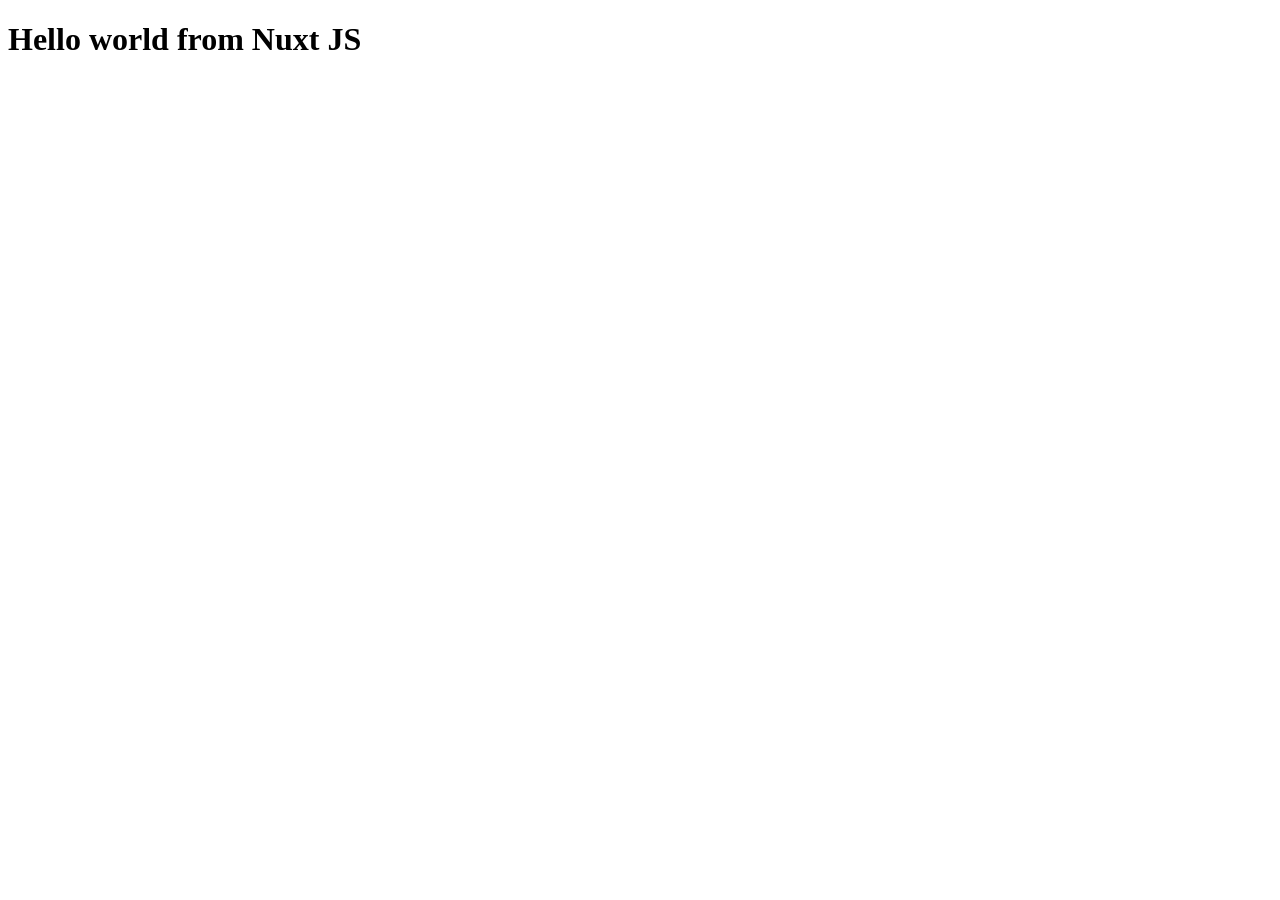
==== commit 82361e38: "Update index.html" ====
--- a/index.html
+++ b/index.html
@@ -8,6 +8,6 @@
 <link rel="prefetch" as="script" crossorigin href="/NUXT_APP_BASE_URL/_nuxt/vue.f36acd1f.bc7908a3.js">
 <link rel="prefetch" as="script" crossorigin href="/NUXT_APP_BASE_URL/_nuxt/error-500.e92c80ec.js">
 <script type="module" src="/NUXT_APP_BASE_URL/_nuxt/entry.99eeaaf3.js" crossorigin></script></head>
-<body ><div id="__nuxt"><div><h1>Hello world</h1></div></div><script type="application/json" id="__NUXT_DATA__" data-ssr="true" data-src="/NUXT_APP_BASE_URL/_payload.json">[{"state":1,"_errors":3,"serverRendered":5,"path":6,"prerenderedAt":7},["Reactive",2],{},["Reactive",4],{},true,"/",1701346403324]</script>
+<body ><div id="__nuxt"><div><h1>Hello world from Nuxt JS</h1></div></div><script type="application/json" id="__NUXT_DATA__" data-ssr="true" data-src="/NUXT_APP_BASE_URL/_payload.json">[{"state":1,"_errors":3,"serverRendered":5,"path":6,"prerenderedAt":7},["Reactive",2],{},["Reactive",4],{},true,"/",1701346403324]</script>
 <script>window.__NUXT__={};window.__NUXT__.config={public:{},app:{baseURL:"/NUXT_APP_BASE_URL/",buildAssetsDir:"/_nuxt/",cdnURL:""}}</script></body>
-</html>+</html>
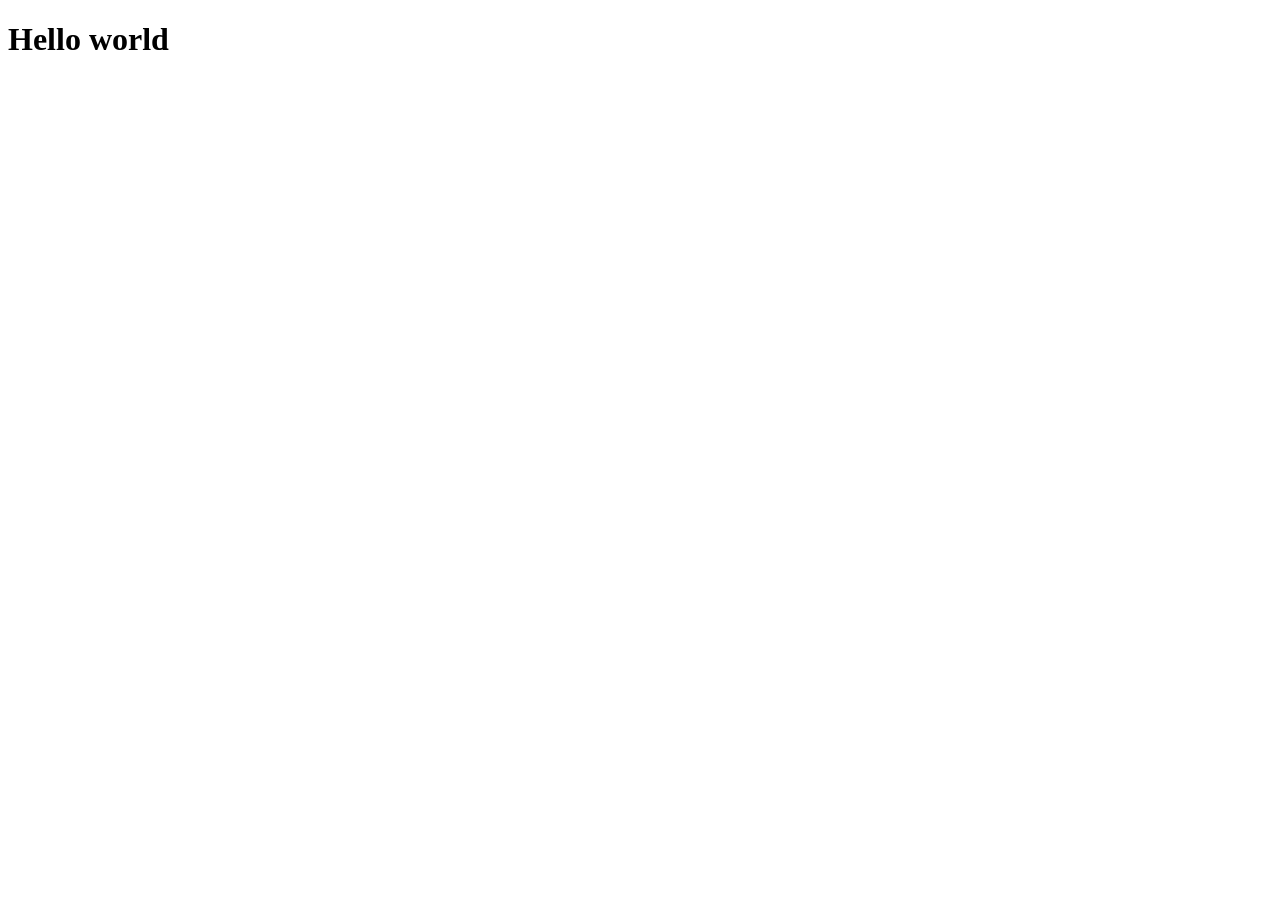
==== commit 8676241b: "Deploying to gh-pages from @ AHA-Technocrats/deploy-nuxt-app@95aecb04fad14332462d25cd6e2acb42ea541ea" ====
--- a/index.html
+++ b/index.html
@@ -3,11 +3,11 @@
 <head><meta charset="utf-8">
 <meta name="viewport" content="width=device-width, initial-scale=1">
 <link rel="preload" as="fetch" crossorigin="anonymous" href="/NUXT_APP_BASE_URL/_payload.json">
-<link rel="modulepreload" as="script" crossorigin href="/NUXT_APP_BASE_URL/_nuxt/entry.99eeaaf3.js">
-<link rel="prefetch" as="script" crossorigin href="/NUXT_APP_BASE_URL/_nuxt/error-404.be21ee9e.js">
-<link rel="prefetch" as="script" crossorigin href="/NUXT_APP_BASE_URL/_nuxt/vue.f36acd1f.bc7908a3.js">
-<link rel="prefetch" as="script" crossorigin href="/NUXT_APP_BASE_URL/_nuxt/error-500.e92c80ec.js">
-<script type="module" src="/NUXT_APP_BASE_URL/_nuxt/entry.99eeaaf3.js" crossorigin></script></head>
-<body ><div id="__nuxt"><div><h1>Hello world from Nuxt JS</h1></div></div><script type="application/json" id="__NUXT_DATA__" data-ssr="true" data-src="/NUXT_APP_BASE_URL/_payload.json">[{"state":1,"_errors":3,"serverRendered":5,"path":6,"prerenderedAt":7},["Reactive",2],{},["Reactive",4],{},true,"/",1701346403324]</script>
+<link rel="modulepreload" as="script" crossorigin href="/NUXT_APP_BASE_URL/_nuxt/entry.6f785635.js">
+<link rel="prefetch" as="script" crossorigin href="/NUXT_APP_BASE_URL/_nuxt/error-404.d73e182a.js">
+<link rel="prefetch" as="script" crossorigin href="/NUXT_APP_BASE_URL/_nuxt/vue.f36acd1f.7f4687fd.js">
+<link rel="prefetch" as="script" crossorigin href="/NUXT_APP_BASE_URL/_nuxt/error-500.3316514f.js">
+<script type="module" src="/NUXT_APP_BASE_URL/_nuxt/entry.6f785635.js" crossorigin></script></head>
+<body ><div id="__nuxt"><div><h1>Hello world</h1></div></div><script type="application/json" id="__NUXT_DATA__" data-ssr="true" data-src="/NUXT_APP_BASE_URL/_payload.json">[{"state":1,"_errors":3,"serverRendered":5,"path":6,"prerenderedAt":7},["Reactive",2],{},["Reactive",4],{},true,"/",1707397813744]</script>
 <script>window.__NUXT__={};window.__NUXT__.config={public:{},app:{baseURL:"/NUXT_APP_BASE_URL/",buildAssetsDir:"/_nuxt/",cdnURL:""}}</script></body>
-</html>
+</html>
